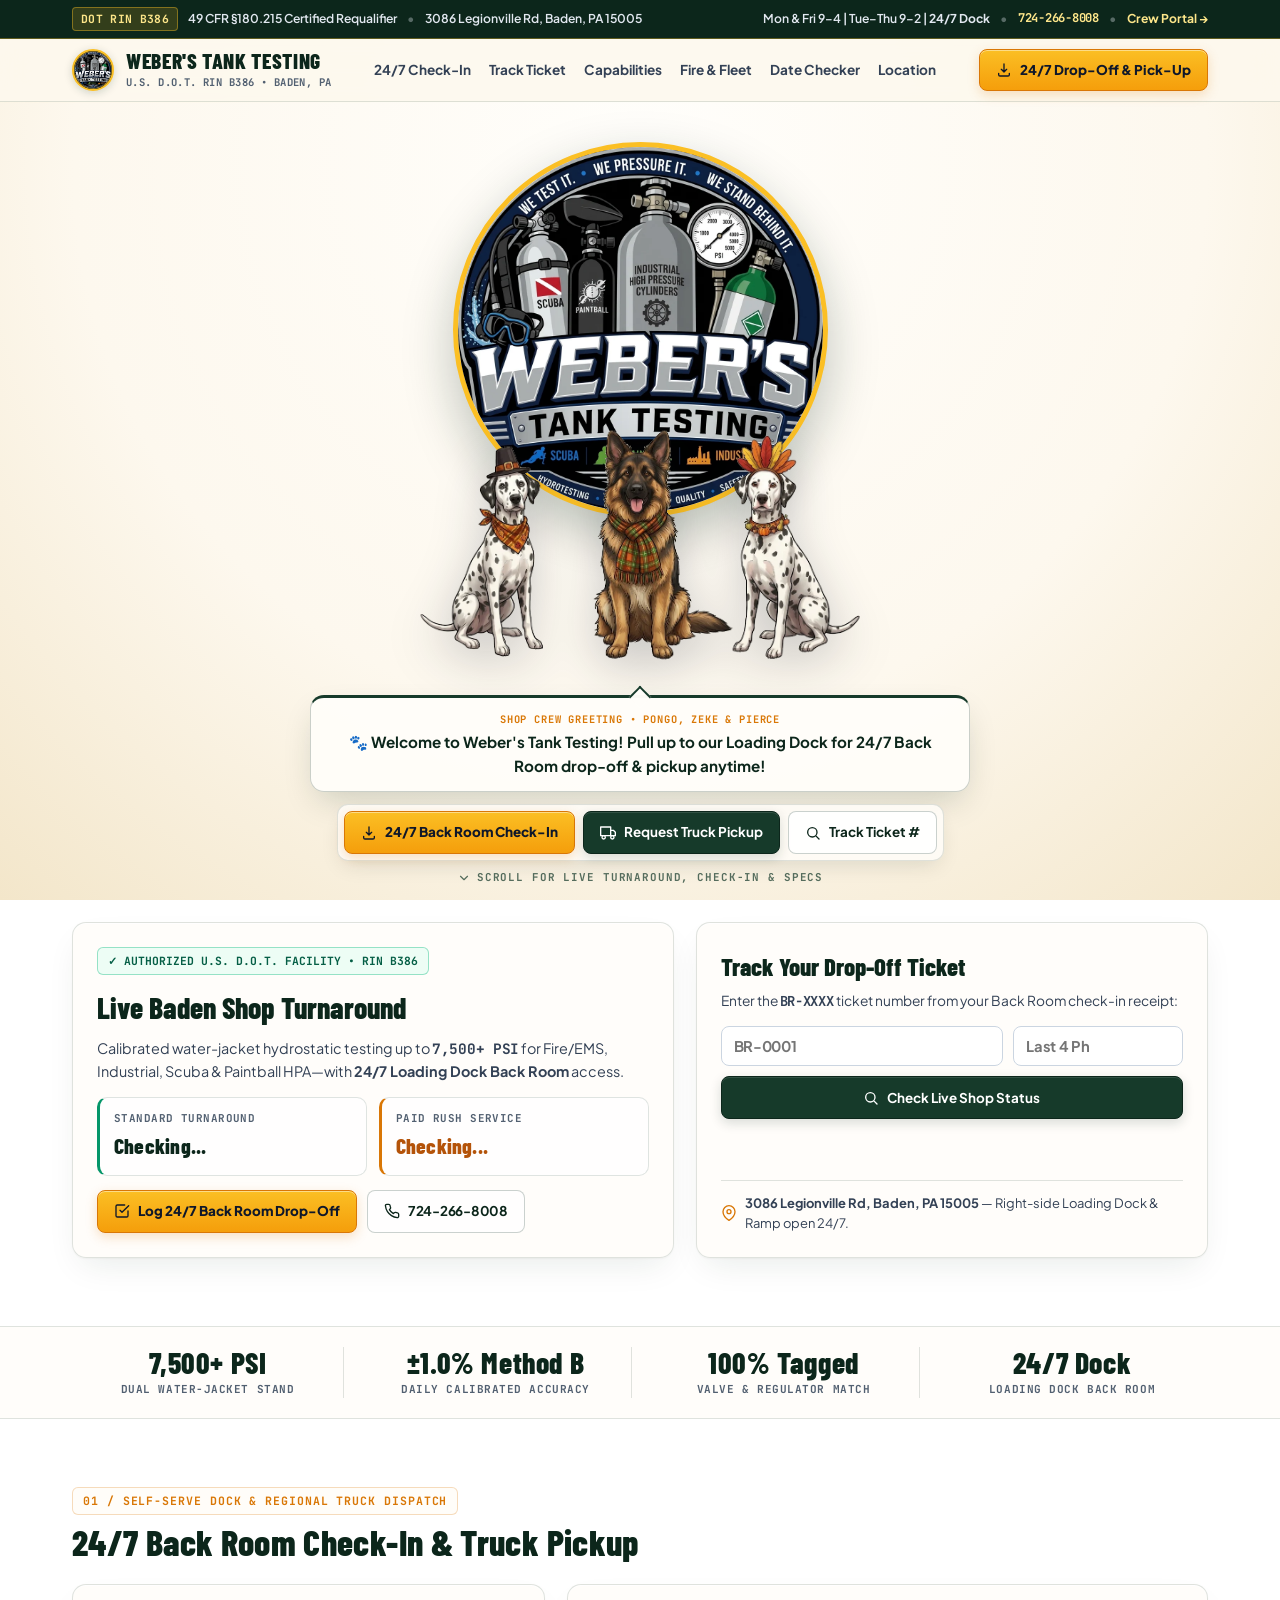
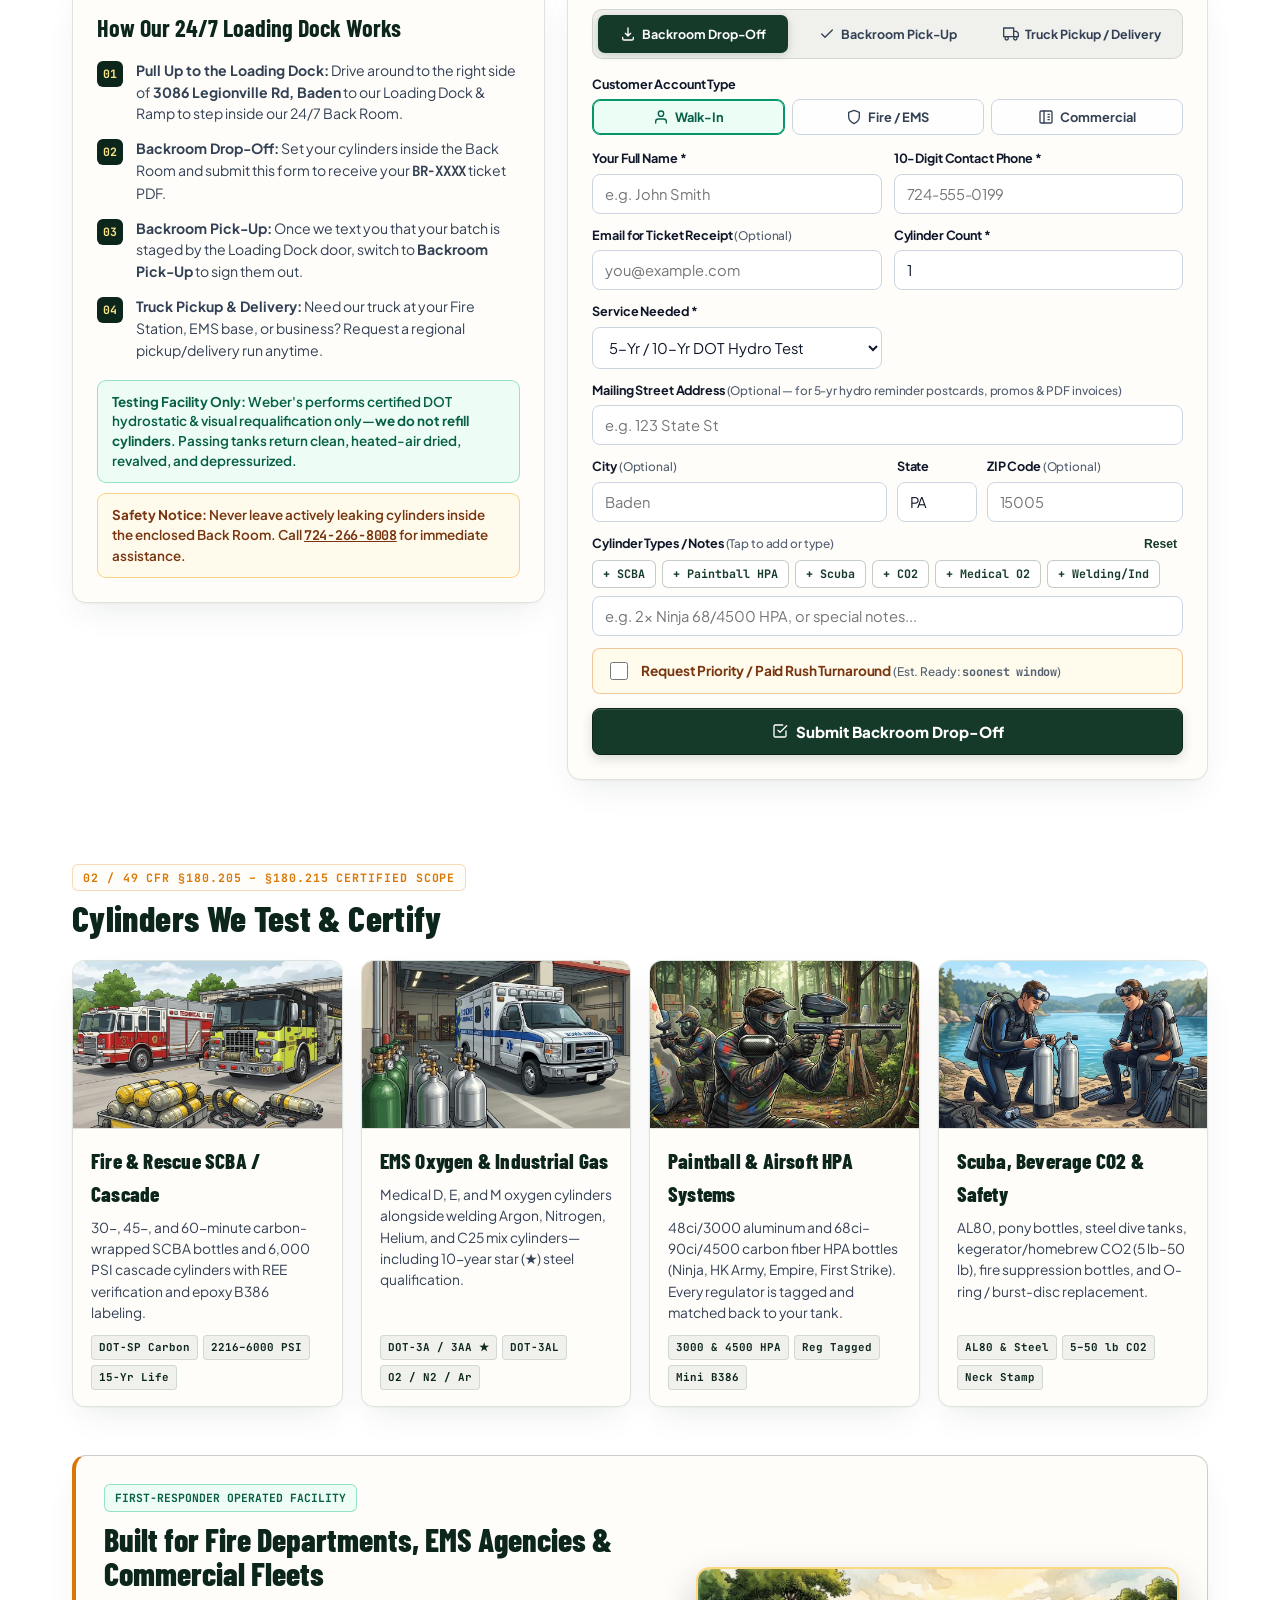
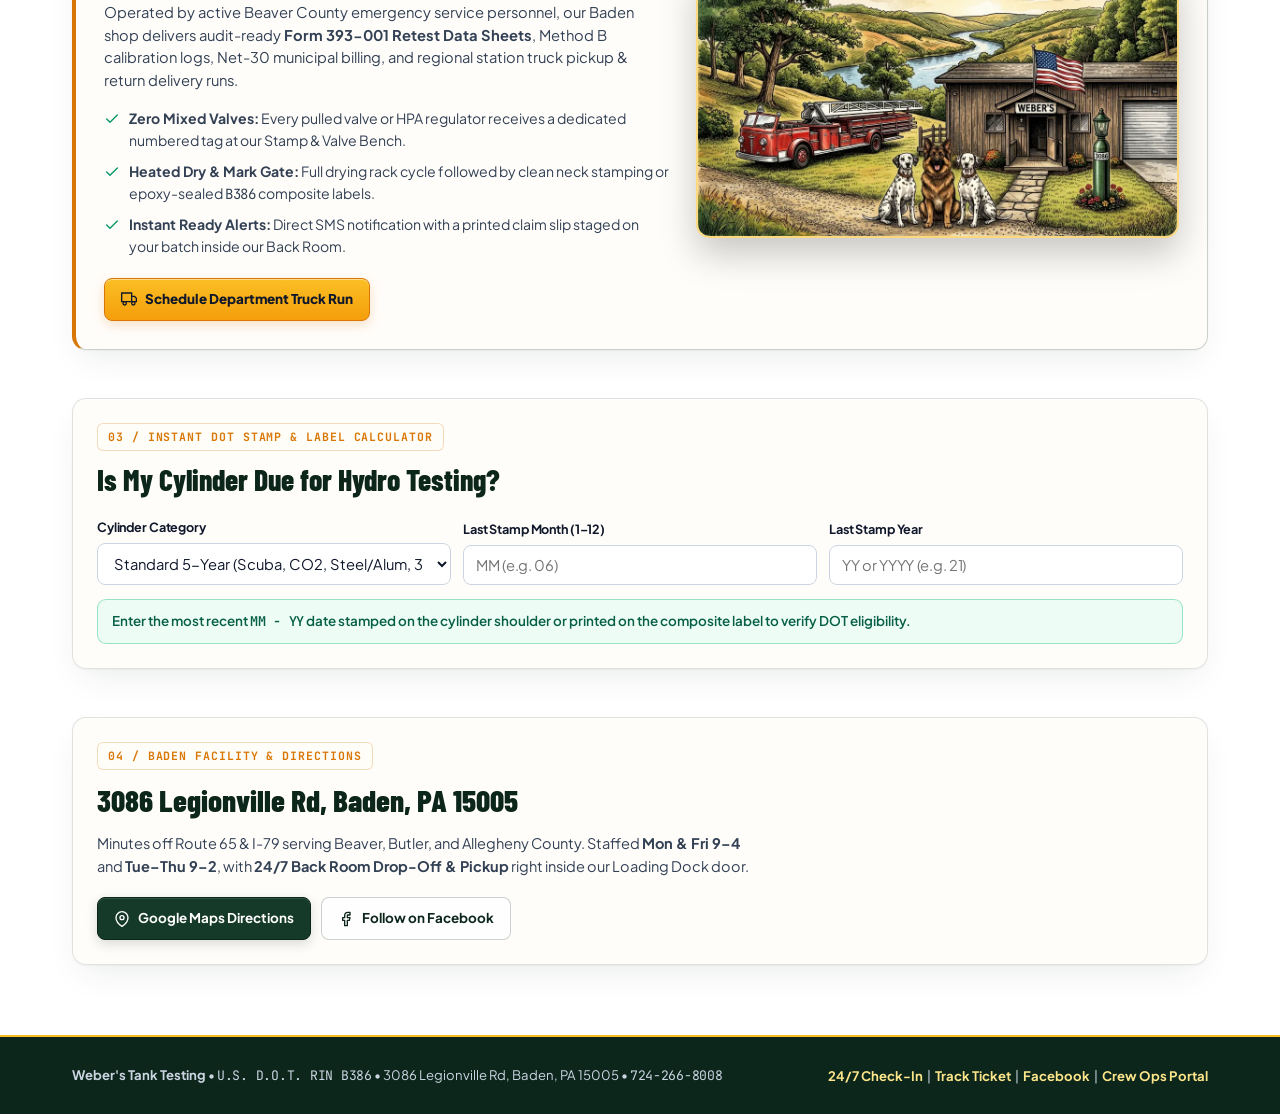
==== static/landing.html @ 5aba5ca5 "v12.1: Restore original circular logo with dogs in front & fix ops-app.js newline bug" ====
<!DOCTYPE html>
<html lang="en">
<head>
  <meta charset="UTF-8" />
  <meta name="viewport" content="width=device-width, initial-scale=1.0, viewport-fit=cover" />
  <meta name="theme-color" content="#fdf8ee" />
  <meta name="description" content="Weber's Tank Testing (U.S. D.O.T. RIN B386) — Certified hydrostatic cylinder testing & visual requalification in Baden, PA. 24/7 Back Room drop-off via our Loading Dock for SCBA, EMS Oxygen, Industrial Gas, Scuba & Paintball HPA." />
  <link id="dynamicFavicon" rel="icon" href="/pwa-icon.png?size=64&mode=any" type="image/png" />
  <link rel="apple-touch-icon" href="/apple-touch-icon.png" />
  <link rel="preconnect" href="https://fonts.googleapis.com" />
  <link rel="preconnect" href="https://fonts.gstatic.com" crossorigin />
  <link href="https://fonts.googleapis.com/css2?family=Barlow+Condensed:wght@600;700;800&family=JetBrains+Mono:wght@500;700&family=Plus+Jakarta+Sans:wght@500;600;700;800&display=swap" rel="stylesheet" />
    <meta property="og:title" content="Weber's Tank Testing | U.S. D.O.T. RIN B386 — Baden, PA" />
  <meta property="og:description" content="Certified hydrostatic cylinder testing up to 7,500+ PSI & 24/7 Loading Dock Back Room drop-off in Baden, PA." />
  <meta property="og:image" content="https://weberstanktesting.com/static/images/logo-crest.jpg?v=12.1" />
  <meta property="og:type" content="website" />
  <script type="application/ld+json">
  {
    "@context": "https://schema.org",
    "@type": "LocalBusiness",
    "name": "Weber's Tank Testing",
    "telephone": "+1-724-266-8008",
    "url": "https://weberstanktesting.com",
    "image": "https://weberstanktesting.com/static/images/logo-crest.jpg",
    "address": {
      "@type": "PostalAddress",
      "streetAddress": "3086 Legionville Rd",
      "addressLocality": "Baden",
      "addressRegion": "PA",
      "postalCode": "15005",
      "addressCountry": "US"
    }
  }
  </script>
  <title>Weber's Tank Testing | U.S. D.O.T. RIN B386 — Baden, PA</title>
  <style>
    :root {
      --cream: #fdf8ee;
      --cream-deep: #f3e6ca;
      --forest: #0c261b;
      --green: #163a2a;
      --green-mid: #1f513b;
      --emerald: #059669;
      --gold: #d97706;
      --gold-lt: #f59e0b;
      --gold-bright: #fbbf24;
      --slate: #0f172a;
      --ink-soft: #334155;
      --muted: #526071;
      --glass: rgba(255, 253, 248, 0.72);
      --glass-strong: rgba(255, 253, 249, 0.80);
      --border: rgba(15, 46, 32, 0.13);
      --border-strong: rgba(15, 46, 32, 0.22);
      --shadow-card: 0 1px 2px rgba(15, 46, 32, 0.04), 0 14px 34px -10px rgba(15, 46, 32, 0.10);
      --font-display: 'Barlow Condensed', system-ui, sans-serif;
      --font-sans: 'Plus Jakarta Sans', system-ui, -apple-system, sans-serif;
      --font-mono: 'JetBrains Mono', ui-monospace, monospace;
    }

    * { box-sizing: border-box; scroll-behavior: smooth; }
    [hidden] { display: none !important; }

    body {
      margin: 0;
      font-family: var(--font-sans);
      background: radial-gradient(circle at 50% 18%, #fffefb 0%, var(--cream) 58%, var(--cream-deep) 100%);
      background-attachment: fixed;
      color: var(--slate);
      line-height: 1.55;
      overflow-x: hidden;
      -webkit-font-smoothing: antialiased;
    }

    .mono { font-family: var(--font-mono); letter-spacing: -0.02em; }
    .ico { width: 16px; height: 16px; stroke: currentColor; stroke-width: 2; fill: none; stroke-linecap: round; stroke-linejoin: round; flex-shrink: 0; }
    .wrap { max-width: 1180px; margin: 0 auto; padding: 0 22px; }

    /* =====================================================================
       CONSOLIDATED TOP COMPLIANCE BAR + ARCHITECTURAL STICKY HEADER
       ===================================================================== */
    .top-chrome { position: relative; z-index: 62; }
    .util-bar {
      background: var(--forest);
      color: #e2e8f0;
      font-size: 0.76rem;
      font-weight: 600;
      padding: 7px 0;
      border-bottom: 1px solid rgba(251, 191, 36, 0.35);
    }
    .util-inner { display: flex; justify-content: space-between; align-items: center; flex-wrap: wrap; gap: 10px; }
    .util-left, .util-right { display: flex; align-items: center; gap: 10px; flex-wrap: wrap; }
    .util-rin {
      font-family: var(--font-mono); font-size: 0.71rem; font-weight: 700;
      background: rgba(251, 191, 36, 0.16); color: #fde68a; border: 1px solid rgba(251, 191, 36, 0.4);
      padding: 2px 8px; border-radius: 4px; letter-spacing: 0.03em;
    }
    .util-holiday-chip {
      font-family: var(--font-mono); font-size: 0.71rem; font-weight: 700;
      background: linear-gradient(90deg, rgba(180, 83, 9, 0.45), rgba(153, 27, 27, 0.45));
      color: #fef3c7; border: 1px solid rgba(251, 191, 36, 0.5);
      padding: 2px 9px; border-radius: 999px;
    }
    .util-bar a { color: #fde68a; text-decoration: none; font-weight: 700; transition: opacity 0.15s; }
    .util-bar a:hover { opacity: 0.85; text-decoration: underline; }
    .sep-dot { opacity: 0.35; }

    .site-nav {
      position: sticky; top: 0; z-index: 60;
      background: rgba(253, 248, 238, 0.86);
      backdrop-filter: blur(16px) saturate(140%);
      -webkit-backdrop-filter: blur(16px) saturate(140%);
      border-bottom: 1px solid var(--border);
      padding: 10px 0;
      transition: box-shadow 0.2s ease, background 0.2s ease;
    }
    .site-nav.scrolled {
      background: rgba(253, 248, 238, 0.94);
      box-shadow: 0 8px 24px -12px rgba(12, 38, 27, 0.16);
    }
    .nav-inner { display: flex; justify-content: space-between; align-items: center; gap: 16px; }
    .brand { display: flex; align-items: center; gap: 12px; text-decoration: none; color: var(--forest); flex-shrink: 0; }
    .brand img {
      width: 42px; height: 42px; border-radius: 50%;
      border: 2px solid var(--gold-bright); object-fit: cover; background: #0b2219;
      box-shadow: 0 2px 8px rgba(12, 38, 27, 0.18);
    }
    .brand-title {
      display: block; font-family: var(--font-display); font-size: 1.34rem;
      font-weight: 800; letter-spacing: 0.03em; line-height: 1; color: var(--forest); text-transform: uppercase;
    }
    .brand-sub {
      display: block; font-family: var(--font-mono); font-size: 0.66rem;
      font-weight: 700; color: var(--muted); letter-spacing: 0.04em; margin-top: 2px;
    }

    .nav-links { display: flex; align-items: center; gap: 18px; white-space: nowrap; flex-shrink: 0; }
    .nav-links a { white-space: nowrap; }
    .nav-links a {
      color: var(--ink-soft); text-decoration: none; font-size: 0.85rem; font-weight: 700;
      padding: 4px 0; position: relative; transition: color 0.15s;
    }
    .nav-links a::after {
      content: ''; position: absolute; left: 0; right: 0; bottom: -2px; height: 2px;
      background: var(--gold); transform: scaleX(0); transform-origin: center; transition: transform 0.18s ease;
    }
    .nav-links a:hover { color: var(--forest); }
    .nav-links a:hover::after { transform: scaleX(1); }
    @media (max-width: 1120px) { .nav-links { display: none; } }

    /* Tactile Industrial Buttons */
    .btn {
      display: inline-flex; align-items: center; justify-content: center; gap: 8px;
      padding: 10px 16px; border-radius: 8px; font-family: var(--font-sans);
      font-size: 0.84rem; font-weight: 700; text-decoration: none; cursor: pointer;
      transition: transform 0.12s ease, box-shadow 0.15s ease, background 0.15s ease;
      white-space: nowrap; border: 1px solid transparent;
    }
    .btn:active { transform: translateY(1px); }
    .btn-gold {
      background: linear-gradient(180deg, #fbbf24 0%, #f59e0b 100%);
      color: #0f172a !important; border-color: #d97706; font-weight: 800;
      box-shadow: inset 0 1px 0 rgba(255, 255, 255, 0.45), 0 4px 12px rgba(217, 119, 6, 0.22);
    }
    .btn-gold:hover { background: linear-gradient(180deg, #fcd34d 0%, #f59e0b 100%); box-shadow: 0 6px 16px rgba(217, 119, 6, 0.30); }
    .btn-forest {
      background: var(--green); color: #ffffff !important; border-color: var(--forest);
      box-shadow: inset 0 1px 0 rgba(255, 255, 255, 0.12), 0 4px 12px rgba(12, 38, 27, 0.16);
    }
    .btn-forest:hover { background: var(--forest); }
    .btn-outline {
      background: rgba(255, 255, 255, 0.85); color: var(--forest) !important;
      border-color: var(--border-strong);
    }
    .btn-outline:hover { background: #ffffff; border-color: var(--forest); }


    /* =====================================================================
       SCROLLING FOREGROUND LAYER & SPEECH CALLOUT
       ===================================================================== */
    .scroll-foreground { position: relative; z-index: 5; background: transparent; }

    .hero-opening-spacer {
      min-height: calc(100svh - 94px);
      display: flex; flex-direction: column; justify-content: flex-end; align-items: center;
      padding: 0 16px clamp(14px, 2.5vh, 26px);
      pointer-events: none;
    }
    .greeting-fade-wrap {
      pointer-events: auto; text-align: center; max-width: 660px; width: 100%;
      will-change: opacity, transform;
    }
    .dog-speech-bubble {
      position: relative;
      background: rgba(255, 253, 249, 0.96);
      border: 1.5px solid var(--border-strong);
      border-top: 3px solid var(--green);
      border-radius: 14px;
      padding: 13px 20px 14px;
      margin: 0 auto 12px;
      font-size: clamp(0.86rem, 1.3vw, 0.95rem);
      font-weight: 700;
      color: var(--forest);
      box-shadow: 0 14px 34px -8px rgba(12, 38, 27, 0.20);
    }
    .dog-speech-bubble::before {
      content: ''; position: absolute; top: -9px; left: 50%;
      width: 14px; height: 14px; background: rgba(255, 253, 249, 0.98);
      border-top: 2px solid var(--green); border-left: 2px solid var(--green);
      transform: translateX(-50%) rotate(45deg);
    }
    .speech-eyebrow {
      display: block; font-family: var(--font-mono); font-size: 0.65rem; font-weight: 700;
      text-transform: uppercase; letter-spacing: 0.08em; color: var(--gold); margin-bottom: 3px;
    }

    .hero-quick-bar {
      display: inline-flex; flex-wrap: wrap; justify-content: center; align-items: center; gap: 8px;
      background: rgba(255, 253, 248, 0.86);
      backdrop-filter: blur(10px); -webkit-backdrop-filter: blur(10px);
      padding: 6px; border-radius: 11px; border: 1px solid var(--border);
      box-shadow: 0 8px 22px -6px rgba(12, 38, 27, 0.14);
    }
    .scroll-hint {
      margin-top: 8px; font-family: var(--font-mono); font-size: 0.68rem; font-weight: 700;
      color: var(--green); letter-spacing: 0.08em; text-transform: uppercase; opacity: 0.72;
      display: flex; align-items: center; justify-content: center; gap: 6px;
    }

    /* =====================================================================
       ARCHITECTURAL FROSTED GLASS CARDS & EDITORIAL SECTION HEADERS
       ===================================================================== */
    .glass-card {
      background: var(--glass-strong);
      backdrop-filter: blur(12px) saturate(135%);
      -webkit-backdrop-filter: blur(12px) saturate(135%);
      border: 1px solid var(--border);
      box-shadow: inset 0 1px 0 rgba(255, 255, 255, 0.88), var(--shadow-card);
      border-radius: 14px;
      padding: 24px;
    }

    .sec { padding: 42px 0; background: transparent; }
    .sec-hdr { margin-bottom: 22px; }
    .sec-eyebrow {
      display: inline-flex; align-items: center; gap: 8px;
      font-family: var(--font-mono); font-size: 0.72rem; font-weight: 700;
      text-transform: uppercase; letter-spacing: 0.08em; color: var(--gold);
      background: rgba(255, 253, 248, 0.82); padding: 4px 10px; border-radius: 6px;
      border: 1px solid rgba(217, 119, 6, 0.25);
    }
    .sec-hdr h2 {
      margin: 8px 0 0; font-family: var(--font-display); font-size: clamp(1.85rem, 3vw, 2.25rem);
      font-weight: 800; letter-spacing: 0.01em; color: var(--forest); line-height: 1.08;
      text-shadow: 0 1px 0 rgba(255, 255, 255, 0.8);
    }

    .badge-rin {
      display: inline-flex; align-items: center; gap: 6px;
      font-family: var(--font-mono); font-size: 0.71rem; font-weight: 700;
      background: rgba(236, 253, 245, 0.92); border: 1px solid rgba(16, 185, 129, 0.4);
      color: #065f46; padding: 4px 10px; border-radius: 6px; text-transform: uppercase;
    }

    .top-action-grid { display: grid; grid-template-columns: 1.08fr 0.92fr; gap: 22px; align-items: stretch; }
    @media (max-width: 880px) { .top-action-grid { grid-template-columns: 1fr; } }

    .sla-tile {
      padding: 12px 14px; border-radius: 10px; border: 1px solid var(--border);
      background: rgba(255, 255, 255, 0.78);
    }
    .sla-tile.std { border-left: 3px solid var(--emerald); }
    .sla-tile.rush { border-left: 3px solid var(--gold); }
    .sla-tile small {
      display: block; font-family: var(--font-mono); font-size: 0.68rem; font-weight: 700;
      text-transform: uppercase; letter-spacing: 0.04em; color: var(--muted); margin-bottom: 3px;
    }
    .sla-tile strong { font-family: var(--font-display); font-size: 1.35rem; font-weight: 800; color: var(--forest); letter-spacing: 0.01em; }

    .step-dots { display: grid; grid-template-columns: repeat(5, 1fr); gap: 6px; margin-top: 10px; }
    .step-dot { height: 6px; border-radius: 999px; background: rgba(148, 163, 184, 0.35); }
    .step-dot.done { background: var(--emerald); }

    /* KPI Telemetry Strip */
    .kpi-band {
      margin: 26px 0;
      background: var(--glass);
      backdrop-filter: blur(12px); -webkit-backdrop-filter: blur(12px);
      border-top: 1px solid var(--border); border-bottom: 1px solid var(--border);
      padding: 20px 0;
    }
    .kpi-grid { display: grid; grid-template-columns: repeat(4, 1fr); gap: 16px; }
    .kpi-item { text-align: center; border-right: 1px solid var(--border); padding: 0 10px; }
    .kpi-item:last-child { border-right: none; }
    @media (max-width: 720px) {
      .kpi-grid { grid-template-columns: repeat(2, 1fr); gap: 18px; }
      .kpi-item:nth-child(2) { border-right: none; }
    }
    .kpi-item strong {
      display: block; font-family: var(--font-display); font-size: 1.85rem;
      font-weight: 800; color: var(--forest); line-height: 1.05; letter-spacing: 0.02em;
    }
    .kpi-item span {
      display: block; font-family: var(--font-mono); font-size: 0.69rem; font-weight: 700;
      color: var(--muted); text-transform: uppercase; letter-spacing: 0.05em; margin-top: 3px;
    }

    /* Portal Steps & Clean Segmented Switcher */
    .portal-grid { display: grid; grid-template-columns: 0.85fr 1.15fr; gap: 22px; align-items: start; }
    @media (max-width: 880px) { .portal-grid { grid-template-columns: 1fr; } }

    .step-list { list-style: none; padding: 0; margin: 14px 0 18px; display: flex; flex-direction: column; gap: 13px; }
    .step-list li { display: grid; grid-template-columns: 28px 1fr; gap: 11px; align-items: start; font-size: 0.88rem; color: var(--ink-soft); }
    .step-num {
      width: 26px; height: 26px; border-radius: 6px; background: var(--forest); color: #fde68a;
      font-family: var(--font-mono); font-size: 0.72rem; font-weight: 700;
      display: flex; align-items: center; justify-content: center; margin-top: 1px;
    }

    .seg-track {
      display: grid; grid-template-columns: repeat(3, 1fr); gap: 5px;
      background: rgba(15, 46, 32, 0.06); padding: 5px; border-radius: 10px;
      border: 1px solid var(--border); margin-bottom: 16px;
    }
    @media (max-width: 540px) { .seg-track { grid-template-columns: 1fr; } }
    .mode-tab {
      display: flex; align-items: center; justify-content: center; gap: 6px;
      padding: 10px 8px; border-radius: 7px; border: 1px solid transparent;
      background: transparent; font-family: var(--font-sans); font-weight: 700;
      font-size: 0.78rem; color: var(--ink-soft); cursor: pointer; transition: all 0.15s;
    }
    .mode-tab:hover { color: var(--forest); background: rgba(255, 255, 255, 0.55); }
    .mode-tab.active-drop { background: var(--green); color: #ffffff; box-shadow: 0 2px 8px rgba(12, 38, 27, 0.18); }
    .mode-tab.active-pick { background: #0369a1; color: #ffffff; box-shadow: 0 2px 8px rgba(3, 105, 161, 0.22); }
    .mode-tab.active-truck { background: #b45309; color: #ffffff; box-shadow: 0 2px 8px rgba(180, 83, 9, 0.22); }

    .acct-pills { display: grid; grid-template-columns: repeat(3, 1fr); gap: 7px; margin-bottom: 14px; }
    @media (max-width: 500px) { .acct-pills { grid-template-columns: 1fr; } }
    .acct-pill {
      display: flex; align-items: center; justify-content: center; gap: 6px;
      padding: 9px 8px; border-radius: 8px; border: 1px solid #cbd5e1;
      background: rgba(255, 255, 255, 0.88); font-family: var(--font-sans);
      font-weight: 700; font-size: 0.8rem; cursor: pointer; color: var(--ink-soft); transition: all 0.14s;
    }
    .acct-pill:hover { border-color: var(--green-mid); color: var(--forest); }
    .acct-pill.active { background: #ecfdf5; border-color: var(--emerald); color: #065f46; box-shadow: inset 0 0 0 1px var(--emerald); }

    /* Calm Sentence-Case Form Typography */
    label {
      display: block; font-size: 0.79rem; font-weight: 700;
      color: var(--slate); margin-bottom: 5px; letter-spacing: -0.01em;
    }
    label .opt { font-weight: 500; color: var(--muted); font-size: 0.74rem; }
    input:not([type="checkbox"]), select, textarea {
      width: 100%; padding: 10px 12px; border: 1px solid #cbd5e1; border-radius: 8px;
      font-family: var(--font-sans); font-size: 0.92rem; color: var(--slate);
      background: rgba(255, 255, 255, 0.94); transition: border-color 0.15s, box-shadow 0.15s;
    }
    input:not([type="checkbox"]):focus, select:focus, textarea:focus {
      outline: none; border-color: var(--green-mid); box-shadow: 0 0 0 3px rgba(31, 81, 59, 0.14); background: #ffffff;
    }
    .form-grid { display: grid; grid-template-columns: 1fr 1fr; gap: 12px; }
    @media (max-width: 560px) { .form-grid { grid-template-columns: 1fr; } }

    .chip-row { display: flex; gap: 6px; flex-wrap: wrap; margin: 6px 0 8px; }
    .quick-chip {
      background: rgba(255, 255, 255, 0.9); color: var(--green); border: 1px solid rgba(22, 58, 42, 0.25);
      border-radius: 6px; padding: 5px 10px; font-family: var(--font-mono); font-size: 0.73rem;
      font-weight: 700; cursor: pointer; transition: all 0.12s;
    }
    .quick-chip:hover { background: #ecfdf5; border-color: var(--emerald); color: #065f46; }

    .rush-toggle-box {
      grid-column: 1 / -1; background: rgba(255, 251, 235, 0.9);
      border: 1px solid rgba(217, 119, 6, 0.38); padding: 10px 13px; border-radius: 8px;
    }
    .btn-submit {
      width: 100%; background: var(--green); color: #ffffff; border: 1px solid var(--forest);
      padding: 13px 16px; border-radius: 8px; font-family: var(--font-sans); font-size: 0.94rem;
      font-weight: 800; cursor: pointer; margin-top: 14px; display: inline-flex;
      align-items: center; justify-content: center; gap: 8px;
      box-shadow: inset 0 1px 0 rgba(255,255,255,0.14), 0 4px 12px rgba(12, 38, 27, 0.16);
      transition: background 0.15s;
    }
    .btn-submit:hover { background: var(--forest); }

    .alert-box { padding: 11px 14px; border-radius: 9px; font-weight: 600; font-size: 0.84rem; margin-top: 10px; line-height: 1.48; }
    .alert-ok { background: rgba(236, 253, 245, 0.92); border: 1px solid rgba(16, 185, 129, 0.4); color: #065f46; }
    .alert-warn { background: rgba(255, 251, 235, 0.92); border: 1px solid rgba(245, 158, 11, 0.45); color: #78350f; }
    .alert-bad { background: rgba(254, 242, 242, 0.94); border: 1px solid rgba(239, 68, 68, 0.45); color: #991b1b; }

    /* Capability Cards & Fleet Split */
    .cap-grid { display: grid; grid-template-columns: repeat(auto-fit, minmax(255px, 1fr)); gap: 18px; }
    .cap-card {
      background: var(--glass);
      backdrop-filter: blur(12px); -webkit-backdrop-filter: blur(12px);
      border: 1px solid var(--border); border-radius: 13px; overflow: hidden;
      box-shadow: inset 0 1px 0 rgba(255,255,255,0.85), var(--shadow-card);
      display: flex; flex-direction: column; transition: transform 0.18s ease, box-shadow 0.18s ease;
    }
    .cap-card:hover { transform: translateY(-3px); box-shadow: 0 18px 36px -12px rgba(12, 38, 27, 0.16); }
    .cap-img-wrap { height: 168px; overflow: hidden; border-bottom: 1px solid var(--border); }
    .cap-card img { width: 100%; height: 100%; object-fit: cover; transition: transform 0.35s ease; }
    .cap-card:hover img { transform: scale(1.04); }
    .cap-body { padding: 16px 18px; flex: 1; display: flex; flex-direction: column; justify-content: space-between; }
    .cap-body h3 { margin: 0 0 6px; font-family: var(--font-display); font-size: 1.32rem; font-weight: 800; color: var(--forest); letter-spacing: 0.01em; }
    .spec-tags { display: flex; gap: 5px; flex-wrap: wrap; margin-top: 12px; }
    .spec-tag {
      font-family: var(--font-mono); font-size: 0.68rem; font-weight: 700; padding: 3px 7px;
      border-radius: 4px; background: rgba(15, 46, 32, 0.06); color: var(--forest); border: 1px solid var(--border);
    }

    .fleet-banner {
      background: var(--glass-strong);
      backdrop-filter: blur(12px); -webkit-backdrop-filter: blur(12px);
      border: 1px solid var(--border-strong); border-left: 4px solid var(--gold);
      border-radius: 14px; padding: 28px;
      display: grid; grid-template-columns: 1.08fr 0.92fr; gap: 26px; align-items: center;
      box-shadow: var(--shadow-card);
    }
    @media (max-width: 860px) { .fleet-banner { grid-template-columns: 1fr; padding: 20px; } }
    .check-list { list-style: none; padding: 0; margin: 0 0 20px; display: flex; flex-direction: column; gap: 9px; font-size: 0.88rem; color: var(--ink-soft); }
    .check-list li { display: flex; align-items: flex-start; gap: 9px; }
    .check-list svg { color: var(--emerald); margin-top: 3px; }
    .fleet-imgs { display: grid; grid-template-columns: 1fr 1fr; gap: 12px; }
    .fleet-imgs img { width: 100%; height: 192px; object-fit: cover; border-radius: 10px; border: 1px solid var(--border-strong); }

    footer {
      background: var(--forest); color: #cbd5e1; padding: 28px 0; font-size: 0.82rem;
      border-top: 2px solid var(--gold-bright); position: relative; z-index: 6; margin-top: 28px;
    }
    footer a { color: #fde68a; text-decoration: none; font-weight: 700; }
    footer a:hover { text-decoration: underline; }
  
    /* =====================================================================
       v10.0 UNIVERSAL RESPONSIVE SYSTEM (PHONES, IPADS, LAPTOPS & DESKTOPS)
       ===================================================================== */
    html, body {
      max-width: 100%;
      overflow-x: clip;
    }
    .cta-short { display: none; }
    .sla-grid { display: grid; grid-template-columns: 1fr 1fr; gap: 12px; }
    .track-inputs-grid { display: grid; grid-template-columns: 1.25fr 0.75fr; gap: 10px; margin-bottom: 10px; }
    .city-state-zip-grid { grid-column: 1 / -1; display: grid; grid-template-columns: 1.5fr 80px 1fr; gap: 10px; }
    .top-action-grid > *, .portal-grid > *, .form-grid > *, .cap-grid > *, .fleet-banner > * { min-width: 0; }


    /* Tablets & Compact Laptops (<= 1024px) */
    @media (max-width: 1024px) {
      .wrap { padding: 0 16px; }
      .glass-card { padding: 20px; }
      .sec { padding: 32px 0; }
    }

    /* Phones & Phablets — iPhone SE/14/16, Pixel, Samsung Galaxy (<= 680px) */
    @media (max-width: 680px) {
      /* Prevent iOS Safari violent zoom on input tap */
      input:not([type="checkbox"]), select, textarea {
        font-size: 16px !important;
      }

      /* Crisp 1-Row Top Compliance Bar on Mobile (Kills 5-Line Wrapped Wall) */
      .util-bar { padding: 5px 0; font-size: 0.72rem; }
      .util-inner { justify-content: space-between; flex-wrap: nowrap; gap: 6px; }
      .util-left span:not(.util-rin),
      .util-right span:not(#pubHolidayBanner) { display: none; }
      #pubHolidayBanner {
        font-size: 0.65rem; padding: 1px 7px; max-width: 44vw;
        overflow: hidden; text-overflow: ellipsis; white-space: nowrap;
      }

      /* Non-Overflowing Sticky Glass Header on Narrow Phones */
      .site-nav { padding: 8px 0; }
      .nav-inner { gap: 8px; }
      .brand { gap: 8px; min-width: 0; }
      .brand img { width: 34px; height: 34px; }
      .brand-title { font-size: 1.08rem; }
      .brand-sub { font-size: 0.58rem; }
      .cta-full { display: none; }
      .cta-short { display: inline; }
      .site-nav .btn-gold { padding: 8px 11px; font-size: 0.76rem; }

      .hero-opening-spacer {
        min-height: calc(100dvh - 82px) !important;
        padding: 0 12px 14px !important;
      }
      .dog-speech-bubble {
        padding: 10px 13px 11px;
        font-size: 0.81rem;
        line-height: 1.4;
        margin-bottom: 8px;
      }
      .hero-quick-bar {
        display: grid;
        grid-template-columns: 1fr 1fr;
        width: 100%;
        gap: 6px;
        padding: 6px;
        border-radius: 12px;
      }
      .hero-quick-bar a:first-child {
        grid-column: 1 / -1;
      }
      .hero-quick-bar .btn {
        width: 100%;
        padding: 9px 10px;
        font-size: 0.79rem;
      }
      .scroll-hint { margin-top: 5px; font-size: 0.62rem; }

      /* Mobile Cards, Forms & Grids */
      .glass-card { padding: 16px 15px; border-radius: 12px; }
      .sla-grid { grid-template-columns: 1fr; gap: 8px; }
      .city-state-zip-grid { grid-template-columns: 1fr 1fr; gap: 10px; }
      .city-state-zip-grid > div:first-child { grid-column: 1 / -1; }
      .fleet-imgs { grid-template-columns: 1fr; }
      .fleet-imgs img { height: 165px; }
      .kpi-item strong { font-size: 1.45rem; }
      footer .wrap { flex-direction: column; text-align: center; }
    }

    @media (max-width: 390px) {
      .brand-sub { display: none; }
      .track-inputs-grid { grid-template-columns: 1fr; }
    }
    /* =====================================================================
       v12.1 CLASSIC HERO STAGE: CIRCULAR LOGO + WREATH + DOGS OUT IN FRONT
       ===================================================================== */
    .brand img {
      width: 42px; height: 42px; border-radius: 50%;
      border: 2px solid var(--gold-bright); object-fit: cover; background: #0b2219;
      box-shadow: 0 2px 8px rgba(12, 38, 27, 0.18);
    }
    @media (max-width: 680px) {
      .util-right a[href^="tel:"] { display: inline-flex !important; font-size: 0.73rem; }
    }
    .fixed-brand-stage {
      position: fixed;
      left: 0; right: 0; top: 0;
      height: 100dvh;
      z-index: 1;
      pointer-events: none;
      display: flex;
      flex-direction: column;
      align-items: center;
      justify-content: flex-start;
      overflow: hidden;
      will-change: opacity, transform;
      transform-origin: center 46%;
    }
    .crest-arch-wrap {
      position: relative;
      width: var(--crest-d, 330px);
      height: var(--crest-d, 330px);
      margin-top: var(--crest-top, 152px);
      flex-shrink: 0;
      display: flex;
      align-items: center;
      justify-content: center;
    }
    .stage-holiday-arch-img {
      position: absolute;
      inset: -18%;
      width: 136%;
      height: 136%;
      object-fit: contain;
      z-index: 0;
      pointer-events: none;
      filter: drop-shadow(0 8px 18px rgba(44, 24, 16, 0.16));
    }
    .stage-crest-logo {
      width: 100%;
      height: 100%;
      border-radius: 50%;
      border: 5px solid var(--gold-bright);
      object-fit: cover;
      background: #0b2219;
      box-shadow: 0 20px 50px rgba(12, 38, 27, 0.26);
      position: relative;
      z-index: 1;
    }
    .stage-dogs-cutout {
      width: min(var(--dogs-w, 560px), 90vw);
      max-height: var(--dogs-h, 235px);
      height: auto;
      object-fit: contain;
      margin-top: var(--dogs-overlap, -68px);
      position: relative;
      z-index: 2;
      filter: drop-shadow(0 14px 24px rgba(15, 23, 42, 0.22));
      flex-shrink: 0;
    }
    .fleet-showcase-single {
      border-radius: 14px; overflow: hidden;
      border: 2px solid rgba(251, 191, 36, 0.55);
      box-shadow: 0 16px 36px rgba(0, 0, 0, 0.22);
      background: #fdf8ee;
    }
    .fleet-showcase-single img {
      display: block; width: 100%; height: auto; max-height: 360px; object-fit: cover;
    }

  </style>
</head>
<body>
  <!-- CONSOLIDATED DOT COMPLIANCE + HOLIDAY BAR -->
  <div class="top-chrome" id="topChrome">
    <div class="util-bar">
      <div class="wrap util-inner">
        <div class="util-left">
          <span class="util-rin">DOT RIN B386</span>
          <span>49 CFR §180.215 Certified Requalifier</span>
          <span class="sep-dot">•</span>
          <span>3086 Legionville Rd, Baden, PA 15005</span>
        </div>
        <div class="util-right">
          <span id="pubHolidayBanner" class="util-holiday-chip" hidden></span>
          <span>Mon &amp; Fri 9–4 | Tue–Thu 9–2 | <strong>24/7 Dock</strong></span>
          <span class="sep-dot">•</span>
          <a href="tel:7242668008" class="mono">724-266-8008</a>
          <span class="sep-dot">•</span>
          <a href="https://ops.weberstanktesting.com/ops">Crew Portal →</a>
        </div>
      </div>
    </div>
  </div>

  <!-- STICKY ARCHITECTURAL GLASS HEADER -->
  <header class="site-nav" id="stickySiteNav">
    <div class="wrap nav-inner">
      <a href="#" class="brand">
        <img src="/static/images/logo-crest.png?v=12.1" alt="Weber's Tank Testing RIN B386" onerror="this.src='/icon.svg'" />
        <div>
          <span class="brand-title">Weber's Tank Testing</span>
          <span class="brand-sub">U.S. D.O.T. RIN B386 • BADEN, PA</span>
        </div>
      </a>
      <nav class="nav-links">
        <a href="#dropoff">24/7 Check-In</a>
        <a href="#tracker">Track Ticket</a>
        <a href="#capabilities">Capabilities</a>
        <a href="#departments">Fire &amp; Fleet</a>
        <a href="#checker">Date Checker</a>
        <a href="#facility">Location</a>
      </nav>
      <a href="#dropoff" class="btn btn-gold">
        <svg class="ico" viewBox="0 0 24 24"><path d="M12 3v12m0 0l-4-4m4 4l4-4M4 17v2a2 2 0 002 2h12a2 2 0 002-2v-2"/></svg>
        <span class="cta-full">24/7 Drop-Off &amp; Pick-Up</span><span class="cta-short">24/7 Check-In</span>
      </a>
    </div>
  </header>

  <!-- FIXED CENTERPIECE STAGE: Original Circular Logo + Wreath + Shop Dogs Out in Front -->
  <div class="fixed-brand-stage" id="fixedBrandStage" aria-hidden="true">
    <div class="crest-arch-wrap" id="heroCrestWrap">
      <img id="heroHolidayArchImg" class="stage-holiday-arch-img" alt="" hidden />
      <img src="/static/images/logo-crest.jpg?v=12.1" alt="Weber's Tank Testing Crest" class="stage-crest-logo" onerror="this.src='/icon.svg'" />
    </div>
    <img id="heroDogsImg" src="/static/images/dogs-thanksgiving.png?v=12.1" alt="Pongo, Zeke & Pierce" class="stage-dogs-cutout" onerror="this.onerror=null;this.src='/static/images/dogs-classic.png?v=12.1';" />
  </div>

  <!-- SCROLLING FOREGROUND LAYER -->
  <div class="scroll-foreground">
    <section class="hero-opening-spacer">
      <div class="greeting-fade-wrap" id="greetingFadeBox">
        <div class="dog-speech-bubble">
          <span class="speech-eyebrow">Shop Crew Greeting • Pongo, Zeke &amp; Pierce</span>
          <span id="heroDogsBubble">🐾 Welcome to Weber's Tank Testing! Pull up to our Loading Dock for 24/7 Back Room drop-off &amp; pickup anytime!</span>
        </div>
        <div class="hero-quick-bar">
          <a href="#dropoff" onclick="setCheckinMode('DROPOFF')" class="btn btn-gold">
            <svg class="ico" viewBox="0 0 24 24"><path d="M12 3v12m0 0l-4-4m4 4l4-4M4 17v2a2 2 0 002 2h12a2 2 0 002-2v-2"/></svg>
            <span>24/7 Back Room Check-In</span>
          </a>
          <a href="#dropoff" onclick="setCheckinMode('TRUCK_REQUEST')" class="btn btn-forest">
            <svg class="ico" viewBox="0 0 24 24"><path d="M1 3h15v13H1zM16 8h4l3 3v5h-7V8z"/><circle cx="5.5" cy="18.5" r="2.5"/><circle cx="18.5" cy="18.5" r="2.5"/></svg>
            <span>Request Truck Pickup</span>
          </a>
          <a href="#tracker" class="btn btn-outline">
            <svg class="ico" viewBox="0 0 24 24"><circle cx="11" cy="11" r="7"/><path d="M21 21l-4.35-4.35"/></svg>
            <span>Track Ticket #</span>
          </a>
        </div>
        <div class="scroll-hint">
          <svg class="ico" style="width:14px;height:14px;" viewBox="0 0 24 24"><path d="M6 9l6 6 6-6"/></svg>
          <span>Scroll for Live Turnaround, Check-In &amp; Specs</span>
        </div>
      </div>
    </section>

    <!-- LIVE TURNAROUND & TICKET TRACKER -->
    <section class="sec" id="tracker" style="padding-top:14px;">
      <div class="wrap top-action-grid">
        <div class="glass-card" style="display:flex;flex-direction:column;justify-content:space-between;gap:14px;">
          <div>
            <div style="display:flex;gap:8px;flex-wrap:wrap;margin-bottom:10px;">
              <span class="badge-rin">✓ Authorized U.S. D.O.T. Facility • RIN B386</span>
              <span class="badge-rin" id="heroHolidayPill" style="background:#fffbeb;border-color:#f59e0b;color:#92400e;" hidden></span>
            </div>
            <h2 style="margin:0 0 6px;font-family:var(--font-display);font-size:1.85rem;font-weight:800;color:var(--forest);">Live Baden Shop Turnaround</h2>
            <p style="margin:0;font-size:0.9rem;color:var(--ink-soft);">
              Calibrated water-jacket hydrostatic testing up to <strong class="mono">7,500+ PSI</strong> for Fire/EMS, Industrial, Scuba &amp; Paintball HPA—with <strong>24/7 Loading Dock Back Room</strong> access.
            </p>
          </div>

          <div class="sla-grid">
            <div class="sla-tile std">
              <small>Standard Turnaround</small>
              <strong id="slaStdTxt">Checking...</strong>
            </div>
            <div class="sla-tile rush">
              <small>Paid Rush Service</small>
              <strong id="slaRushTxt" style="color:#b45309;">Checking...</strong>
            </div>
          </div>

          <div style="display:flex;gap:10px;flex-wrap:wrap;">
            <a href="#dropoff" class="btn btn-gold">
              <svg class="ico" viewBox="0 0 24 24"><path d="M9 11l3 3L22 4"/><path d="M21 12v7a2 2 0 01-2 2H5a2 2 0 01-2-2V5a2 2 0 012-2h11"/></svg>
              <span>Log 24/7 Back Room Drop-Off</span>
            </a>
            <a href="tel:7242668008" class="btn btn-outline mono">
              <svg class="ico" viewBox="0 0 24 24"><path d="M22 16.92v3a2 2 0 01-2.18 2 19.79 19.79 0 01-8.63-3.07 19.5 19.5 0 01-6-6 19.79 19.79 0 01-3.07-8.67A2 2 0 014.11 2h3a2 2 0 012 1.72c.127.96.361 1.903.7 2.81a2 2 0 01-.45 2.11L8.09 9.91a16 16 0 006 6l1.27-1.27a2 2 0 012.11-.45c.907.339 1.85.573 2.81.7A2 2 0 0122 16.92z"/></svg>
              <span>724-266-8008</span>
            </a>
          </div>
        </div>

        <div class="glass-card" style="display:flex;flex-direction:column;justify-content:space-between;">
          <div>
            <h3 style="margin:0 0 4px;font-family:var(--font-display);font-size:1.55rem;font-weight:800;color:var(--forest);">Track Your Drop-Off Ticket</h3>
            <p style="margin:0 0 14px;font-size:0.86rem;color:var(--ink-soft);">
              Enter the <strong class="mono">BR-XXXX</strong> ticket number from your Back Room check-in receipt:
            </p>
            <div class="track-inputs-grid">
              <input id="trkTicket" class="mono" placeholder="BR-0001" onkeydown="if(event.key==='Enter')lookupTicket()" style="font-weight:700;text-transform:uppercase;" />
              <input id="trkLast4" class="mono" maxlength="4" inputmode="numeric" placeholder="Last 4 Ph" onkeydown="if(event.key==='Enter')lookupTicket()" style="font-weight:700;" />
            </div>
            <button type="button" class="btn btn-forest" style="width:100%;padding:12px;" onclick="lookupTicket()">
              <svg class="ico" viewBox="0 0 24 24"><circle cx="11" cy="11" r="7"/><path d="M21 21l-4.35-4.35"/></svg>
              <span>Check Live Shop Status</span>
            </button>
            <div id="trkResult" style="margin-top:12px;" hidden></div>
          </div>

          <div style="margin-top:16px;padding-top:12px;border-top:1px solid var(--border);font-size:0.81rem;color:var(--ink-soft);display:flex;align-items:center;gap:8px;">
            <svg class="ico" style="color:var(--gold);" viewBox="0 0 24 24"><path d="M21 10c0 7-9 13-9 13s-9-6-9-13a9 9 0 0118 0z"/><circle cx="12" cy="10" r="3"/></svg>
            <span><strong>3086 Legionville Rd, Baden, PA 15005</strong> — Right-side Loading Dock &amp; Ramp open 24/7.</span>
          </div>
        </div>
      </div>
    </section>

    <!-- TELEMETRY KPI STRIP -->
    <section class="kpi-band">
      <div class="wrap kpi-grid">
        <div class="kpi-item"><strong>7,500+ PSI</strong><span>Dual Water-Jacket Stand</span></div>
        <div class="kpi-item"><strong>±1.0% Method B</strong><span>Daily Calibrated Accuracy</span></div>
        <div class="kpi-item"><strong>100% Tagged</strong><span>Valve &amp; Regulator Match</span></div>
        <div class="kpi-item"><strong>24/7 Dock</strong><span>Loading Dock Back Room</span></div>
      </div>
    </section>

    <!-- 24/7 BACK ROOM CHECK-IN & TRUCK DISPATCH PORTAL -->
    <section class="sec" id="dropoff">
      <div class="wrap">
        <div class="sec-hdr">
          <span class="sec-eyebrow">01 / Self-Serve Dock &amp; Regional Truck Dispatch</span>
          <h2>24/7 Back Room Check-In &amp; Truck Pickup</h2>
        </div>

        <div class="portal-grid">
          <div class="glass-card">
            <h3 style="margin:0;font-family:var(--font-display);font-size:1.5rem;color:var(--forest);">How Our 24/7 Loading Dock Works</h3>
            <ol class="step-list">
              <li>
                <span class="step-num">01</span>
                <div><strong>Pull Up to the Loading Dock:</strong> Drive around to the right side of <strong>3086 Legionville Rd, Baden</strong> to our Loading Dock &amp; Ramp to step inside our 24/7 Back Room.</div>
              </li>
              <li>
                <span class="step-num">02</span>
                <div><strong>Backroom Drop-Off:</strong> Set your cylinders inside the Back Room and submit this form to receive your <strong class="mono">BR-XXXX</strong> ticket PDF.</div>
              </li>
              <li>
                <span class="step-num">03</span>
                <div><strong>Backroom Pick-Up:</strong> Once we text you that your batch is staged by the Loading Dock door, switch to <strong>Backroom Pick-Up</strong> to sign them out.</div>
              </li>
              <li>
                <span class="step-num">04</span>
                <div><strong>Truck Pickup &amp; Delivery:</strong> Need our truck at your Fire Station, EMS base, or business? Request a regional pickup/delivery run anytime.</div>
              </li>
            </ol>

            <div class="alert-box alert-ok">
              <strong>Testing Facility Only:</strong> Weber's performs certified DOT hydrostatic &amp; visual requalification only—<strong>we do not refill cylinders</strong>. Passing tanks return clean, heated-air dried, revalved, and depressurized.
            </div>
            <div class="alert-box alert-warn">
              <strong>Safety Notice:</strong> Never leave actively leaking cylinders inside the enclosed Back Room. Call <a href="tel:7242668008" class="mono" style="color:#78350f;font-weight:700;">724-266-8008</a> for immediate assistance.
            </div>
          </div>

          <div class="glass-card" id="checkinCardTop">
            <div id="checkinModeTabs" class="seg-track">
              <button type="button" class="mode-tab active-drop" id="tabDrop" onclick="setCheckinMode('DROPOFF')">
                <svg class="ico" viewBox="0 0 24 24"><path d="M12 3v12m0 0l-4-4m4 4l4-4M4 17v2a2 2 0 002 2h12a2 2 0 002-2v-2"/></svg>
                <span>Backroom Drop-Off</span>
              </button>
              <button type="button" class="mode-tab" id="tabPick" onclick="setCheckinMode('PICKUP_NOTICE')">
                <svg class="ico" viewBox="0 0 24 24"><path d="M20 6L9 17l-5-5"/></svg>
                <span>Backroom Pick-Up</span>
              </button>
              <button type="button" class="mode-tab" id="tabTruck" onclick="setCheckinMode('TRUCK_REQUEST')">
                <svg class="ico" viewBox="0 0 24 24"><path d="M1 3h15v13H1zM16 8h4l3 3v5h-7V8z"/><circle cx="5.5" cy="18.5" r="2.5"/><circle cx="18.5" cy="18.5" r="2.5"/></svg>
                <span>Truck Pickup / Delivery</span>
              </button>
            </div>
            <input type="text" id="hpField" style="display:none;" tabindex="-1" autocomplete="off" />

            <!-- FORM 1: DROP-OFF -->
            <div id="formDropoff">
              <label>Customer Account Type</label>
              <div class="acct-pills" id="pubAcctBar">
                <button type="button" class="acct-pill active" data-acct="WALK_IN" onclick="setPubAcct('WALK_IN')">
                  <svg class="ico" viewBox="0 0 24 24"><path d="M20 21v-2a4 4 0 00-4-4H8a4 4 0 00-4 4v2"/><circle cx="12" cy="7" r="4"/></svg>
                  <span>Walk-In</span>
                </button>
                <button type="button" class="acct-pill" data-acct="FIRE_EMS" onclick="setPubAcct('FIRE_EMS')">
                  <svg class="ico" viewBox="0 0 24 24"><path d="M12 22s8-4 8-10V5l-8-3-8 3v7c0 6 8 10 8 10z"/></svg>
                  <span>Fire / EMS</span>
                </button>
                <button type="button" class="acct-pill" data-acct="COMMERCIAL" onclick="setPubAcct('COMMERCIAL')">
                  <svg class="ico" viewBox="0 0 24 24"><rect x="3" y="3" width="18" height="18" rx="2"/><path d="M9 3v18M15 8h2M15 12h2M15 16h2"/></svg>
                  <span>Commercial</span>
                </button>
              </div>

              <div class="form-grid">
                <div><label id="lblDropName">Your Full Name *</label><input id="dropName" placeholder="e.g. John Smith" /></div>
                <div id="dropContactWrap" hidden><label>Dropped Off By (Your Name) *</label><input id="dropContact" placeholder="e.g. Capt. Mike Miller" /></div>
                <div><label>10-Digit Contact Phone *</label><input id="dropPhone" class="mono" type="tel" placeholder="724-555-0199" oninput="formatPubPhone(this)" /></div>
                <div><label>Email for Ticket Receipt <span class="opt">(Optional)</span></label><input id="dropEmail" type="email" placeholder="you@example.com" /></div>
                <div><label>Cylinder Count *</label><input type="number" id="dropCount" class="mono" min="1" max="250" value="1" oninput="refreshPublicSla(this.value)" /></div>
                <div>
                  <label>Service Needed *</label>
                  <select id="dropServiceMode">
                    <option value="Hydro + Visual">5-Yr / 10-Yr DOT Hydro Test</option>
                    <option value="Visual Inspection Only">Annual Visual Inspection Only</option>
                  </select>
                </div>
                <div id="dropPoWrap" hidden><label>Station # or PO # <span class="opt">(Optional)</span></label><input id="dropPo" placeholder="e.g. Station 47 / PO #204" /></div>

                <div style="grid-column:1/-1;">
                  <label id="lblDropStreet">Mailing Street Address <span class="opt">(Optional — for 5-yr hydro reminder postcards, promos &amp; PDF invoices)</span></label>
                  <input id="dropStreet" placeholder="e.g. 123 State St" autocomplete="street-address" />
                </div>
                <div class="city-state-zip-grid">
                  <div><label id="lblDropCity">City <span class="opt">(Optional)</span></label><input id="dropCity" placeholder="Baden" autocomplete="address-level2" /></div>
                  <div><label>State</label><input id="dropState" class="mono" value="PA" maxlength="2" autocomplete="address-level1" /></div>
                  <div><label id="lblDropZip">ZIP Code <span class="opt">(Optional)</span></label><input id="dropZip" class="mono" inputmode="numeric" maxlength="10" placeholder="15005" autocomplete="postal-code" /></div>
                </div>

                <div style="grid-column:1/-1;">
                  <div style="display:flex;justify-content:space-between;align-items:center;">
                    <label style="margin:0;">Cylinder Types / Notes <span class="opt">(Tap to add or type)</span></label>
                    <button type="button" onclick="resetPubTankChips()" style="border:none;background:none;color:var(--green);font-weight:700;font-size:0.76rem;cursor:pointer;">Reset</button>
                  </div>
                  <div class="chip-row">
                    <button type="button" class="quick-chip" onclick="addPubTankChip('SCBA')">+ SCBA</button>
                    <button type="button" class="quick-chip" onclick="addPubTankChip('Paintball HPA')">+ Paintball HPA</button>
                    <button type="button" class="quick-chip" onclick="addPubTankChip('Scuba')">+ Scuba</button>
                    <button type="button" class="quick-chip" onclick="addPubTankChip('CO2')">+ CO2</button>
                    <button type="button" class="quick-chip" onclick="addPubTankChip('Medical O2')">+ Medical O2</button>
                    <button type="button" class="quick-chip" onclick="addPubTankChip('Welding/Ind')">+ Welding/Ind</button>
                  </div>
                  <input id="dropSummary" placeholder="e.g. 2x Ninja 68/4500 HPA, or special notes..." />
                </div>

                <div class="rush-toggle-box">
                  <label style="display:flex;align-items:center;gap:10px;margin:0;font-size:0.85rem;color:#78350f;cursor:pointer;">
                    <input type="checkbox" id="dropRush" style="width:18px;height:18px;accent-color:#d97706;" />
                    <span><strong>Request Priority / Paid Rush Turnaround</strong> <span class="opt">(Est. Ready: <strong id="formRushSla" class="mono">soonest window</strong>)</span></span>
                  </label>
                </div>
              </div>

              <button type="button" class="btn-submit" id="btnSubmitDrop" onclick="submitDropoffForm()">
                <svg class="ico" viewBox="0 0 24 24"><path d="M9 11l3 3L22 4"/><path d="M21 12v7a2 2 0 01-2 2H5a2 2 0 01-2-2V5a2 2 0 012-2h11"/></svg>
                <span>Submit Backroom Drop-Off</span>
              </button>
            </div>

            <!-- FORM 2: PICK-UP -->
            <div id="formPickup" hidden>
              <p style="margin:0 0 14px;font-size:0.87rem;color:var(--ink-soft);">
                Picking up finished cylinders from our <strong>Back Room (Loading Dock Door)</strong>? Sign them out below:
              </p>
              <div class="form-grid">
                <div><label>Customer / Dept Name on Batch *</label><input id="pickCustName" placeholder="e.g. Baden VFD or John Smith" /></div>
                <div><label>Picked Up By (Your Full Name) *</label><input id="pickPersonName" placeholder="Who is taking the cylinders today" /></div>
                <div><label>Contact Phone <span class="opt">(Optional)</span></label><input id="pickPhone" class="mono" type="tel" placeholder="724-555-0199" oninput="formatPubPhone(this)" /></div>
                <div><label>Cylinders Picked Up *</label><input type="number" id="pickCount" class="mono" min="1" max="250" value="1" /></div>
                <div style="grid-column:1/-1;"><label>Ticket # from Text or Claim Slip <span class="opt">(Optional)</span></label><input id="pickTicket" class="mono" placeholder="BR-0004" /></div>
              </div>
              <button type="button" class="btn-submit" id="btnSubmitPick" style="background:#0369a1;border-color:#075985;" onclick="submitPickupForm()">
                <svg class="ico" viewBox="0 0 24 24"><path d="M20 6L9 17l-5-5"/></svg>
                <span>Confirm Backroom Pick-Up</span>
              </button>
            </div>

            <!-- FORM 3: TRUCK PICKUP & DELIVERY -->
            <div id="formTruck" hidden>
              <div class="alert-box alert-warn" style="margin:0 0 14px;">
                Request Weber's truck to pick up and/or return cylinders at your Fire Station, EMS base, or commercial facility:
              </div>
              <div class="form-grid">
                <div style="grid-column:1/-1;">
                  <label>How Should Pickup &amp; Return Work? *</label>
                  <select id="trkMode">
                    <option value="ROAD_ROUNDTRIP">We Pick Up &amp; Deliver Back (Full Round-Trip)</option>
                    <option value="ROAD_PICKUP">We Pick Up Only — You'll Pick Up at Our Baden Shop</option>
                    <option value="ROAD_DELIVERY">Deliver Back Only — Your Tanks Are Already at Our Shop</option>
                  </select>
                </div>
                <div><label>Fire Dept / Business Name *</label><input id="trkCustName" placeholder="e.g. Baden VFD Station 47" /></div>
                <div><label>Point of Contact Name *</label><input id="trkContact" placeholder="e.g. Chief Mike Miller" /></div>
                <div><label>10-Digit Contact Phone *</label><input id="trkPhone" class="mono" type="tel" placeholder="724-555-0199" oninput="formatPubPhone(this)" /></div>
                <div><label>Confirmation Email <span class="opt">(Optional)</span></label><input id="trkEmail" type="email" placeholder="chief@dept.org" /></div>
                <div style="grid-column:1/-1;"><label>Station / Facility Street Address *</label><input id="trkAddress" placeholder="e.g. 123 State St (include bay door notes)" autocomplete="street-address" /></div>
                <div class="city-state-zip-grid">
                  <div><label>City / Town *</label><input id="trkCity" placeholder="Baden" autocomplete="address-level2" /></div>
                  <div><label>State</label><input id="trkState" class="mono" value="PA" maxlength="2" autocomplete="address-level1" /></div>
                  <div><label>ZIP Code *</label><input id="trkZip" class="mono" inputmode="numeric" maxlength="10" placeholder="15005" autocomplete="postal-code" /></div>
                </div>
                <div><label>Preferred Pickup Date</label><input type="date" id="trkPrefDate" class="mono" /></div>
                <div><label>Approx. Cylinder Count *</label><input type="number" id="trkCount" class="mono" min="1" max="250" value="6" /></div>
                <div style="grid-column:1/-1;"><label>Cylinder Types / PO # / Access Notes</label><input id="trkSummary" placeholder="e.g. 12x 4500# SCBA, 4x Med O2 • Call 15 min prior" /></div>
                <div class="rush-toggle-box">
                  <label style="display:flex;align-items:center;gap:10px;margin:0;font-size:0.85rem;color:#78350f;cursor:pointer;">
                    <input type="checkbox" id="trkRush" style="width:18px;height:18px;accent-color:#d97706;" />
                    <span><strong>Priority / Paid Rush Turnaround Needed</strong></span>
                  </label>
                </div>
              </div>
              <button type="button" class="btn-submit" id="btnSubmitTruck" style="background:#b45309;border-color:#78350f;" onclick="submitTruckForm()">
                <svg class="ico" viewBox="0 0 24 24"><path d="M1 3h15v13H1zM16 8h4l3 3v5h-7V8z"/><circle cx="5.5" cy="18.5" r="2.5"/><circle cx="18.5" cy="18.5" r="2.5"/></svg>
                <span>Request Truck Pickup / Delivery</span>
              </button>
            </div>

            <div id="ciConfirm" hidden></div>
          </div>
        </div>
      </div>
    </section>

    <!-- CERTIFIED CYLINDER CAPABILITIES -->
    <section class="sec" id="capabilities">
      <div class="wrap">
        <div class="sec-hdr">
          <span class="sec-eyebrow">02 / 49 CFR §180.205 – §180.215 Certified Scope</span>
          <h2>Cylinders We Test &amp; Certify</h2>
        </div>
        <div class="cap-grid">
          <div class="cap-card">
            <div class="cap-img-wrap"><img loading="lazy" decoding="async" src="/static/images/fire-rescue.jpg" alt="Firefighter SCBA & Cascade Cylinder Testing" /></div>
            <div class="cap-body">
              <div>
                <h3>Fire &amp; Rescue SCBA / Cascade</h3>
                <p style="margin:0;font-size:0.86rem;color:var(--ink-soft);">30-, 45-, and 60-minute carbon-wrapped SCBA bottles and 6,000 PSI cascade cylinders with REE verification and epoxy B386 labeling.</p>
              </div>
              <div class="spec-tags"><span class="spec-tag">DOT-SP Carbon</span><span class="spec-tag">2216–6000 PSI</span><span class="spec-tag">15-Yr Life</span></div>
            </div>
          </div>
          <div class="cap-card">
            <div class="cap-img-wrap"><img loading="lazy" decoding="async" src="/static/images/ems-oxygen.jpg" alt="EMS Medical Oxygen & Industrial Gas Cylinders" /></div>
            <div class="cap-body">
              <div>
                <h3>EMS Oxygen &amp; Industrial Gas</h3>
                <p style="margin:0;font-size:0.86rem;color:var(--ink-soft);">Medical D, E, and M oxygen cylinders alongside welding Argon, Nitrogen, Helium, and C25 mix cylinders—including 10-year star (★) steel qualification.</p>
              </div>
              <div class="spec-tags"><span class="spec-tag">DOT-3A / 3AA ★</span><span class="spec-tag">DOT-3AL</span><span class="spec-tag">O2 / N2 / Ar</span></div>
            </div>
          </div>
          <div class="cap-card">
            <div class="cap-img-wrap"><img loading="lazy" decoding="async" src="/static/images/paintball-hpa.jpg" alt="Paintball & Airsoft HPA Carbon Fiber Tanks" /></div>
            <div class="cap-body">
              <div>
                <h3>Paintball &amp; Airsoft HPA Systems</h3>
                <p style="margin:0;font-size:0.86rem;color:var(--ink-soft);">48ci/3000 aluminum and 68ci–90ci/4500 carbon fiber HPA bottles (Ninja, HK Army, Empire, First Strike). Every regulator is tagged and matched back to your tank.</p>
              </div>
              <div class="spec-tags"><span class="spec-tag">3000 &amp; 4500 HPA</span><span class="spec-tag">Reg Tagged</span><span class="spec-tag">Mini B386</span></div>
            </div>
          </div>
          <div class="cap-card">
            <div class="cap-img-wrap"><img loading="lazy" decoding="async" src="/static/images/scuba-co2.jpg" alt="Scuba Dive Tanks & Beverage CO2 Cylinders" /></div>
            <div class="cap-body">
              <div>
                <h3>Scuba, Beverage CO2 &amp; Safety</h3>
                <p style="margin:0;font-size:0.86rem;color:var(--ink-soft);">AL80, pony bottles, steel dive tanks, kegerator/homebrew CO2 (5 lb–50 lb), fire suppression bottles, and O-ring / burst-disc replacement.</p>
              </div>
              <div class="spec-tags"><span class="spec-tag">AL80 &amp; Steel</span><span class="spec-tag">5–50 lb CO2</span><span class="spec-tag">Neck Stamp</span></div>
            </div>
          </div>
        </div>
      </div>
    </section>

    <!-- FIRE & FLEET BANNER -->
    <section class="sec" id="departments" style="padding-top:6px;">
      <div class="wrap">
        <div class="fleet-banner">
          <div>
            <span class="badge-rin" style="margin-bottom:10px;">First-Responder Operated Facility</span>
            <h2 style="margin:0 0 10px;font-family:var(--font-display);font-size:2rem;font-weight:800;color:var(--forest);line-height:1.08;">Built for Fire Departments, EMS Agencies &amp; Commercial Fleets</h2>
            <p style="margin:0 0 16px;color:var(--ink-soft);font-size:0.92rem;">
              Operated by active Beaver County emergency service personnel, our Baden shop delivers audit-ready <strong>Form 393-001 Retest Data Sheets</strong>, Method B calibration logs, Net-30 municipal billing, and regional station truck pickup &amp; return delivery runs.
            </p>
            <ul class="check-list">
              <li>
                <svg class="ico" viewBox="0 0 24 24"><path d="M20 6L9 17l-5-5"/></svg>
                <span><strong>Zero Mixed Valves:</strong> Every pulled valve or HPA regulator receives a dedicated numbered tag at our Stamp &amp; Valve Bench.</span>
              </li>
              <li>
                <svg class="ico" viewBox="0 0 24 24"><path d="M20 6L9 17l-5-5"/></svg>
                <span><strong>Heated Dry &amp; Mark Gate:</strong> Full drying rack cycle followed by clean neck stamping or epoxy-sealed <code class="mono">B386</code> composite labels.</span>
              </li>
              <li>
                <svg class="ico" viewBox="0 0 24 24"><path d="M20 6L9 17l-5-5"/></svg>
                <span><strong>Instant Ready Alerts:</strong> Direct SMS notification with a printed claim slip staged on your batch inside our Back Room.</span>
              </li>
            </ul>
            <a href="#dropoff" onclick="setCheckinMode('TRUCK_REQUEST')" class="btn btn-gold">
              <svg class="ico" viewBox="0 0 24 24"><path d="M1 3h15v13H1zM16 8h4l3 3v5h-7V8z"/><circle cx="5.5" cy="18.5" r="2.5"/><circle cx="18.5" cy="18.5" r="2.5"/></svg>
              <span>Schedule Department Truck Run</span>
            </a>
          </div>
          <div class="fleet-showcase-single">
            <img loading="lazy" decoding="async" src="/static/images/shop-yard-color.jpg?v=12.1"
                 onerror="this.onerror=null;this.src='/static/images/merch/merch-shop-scene.jpg'"
                 alt="Weber's Tank Testing 3086 Legionville Rd Shop, 1956 American LaFrance Ladder Truck & Shop Dogs" />
          </div>
        </div>
      </div>
    </section>

    <!-- DOT HYDRO DATE CALCULATOR -->
    <section class="sec" id="checker" style="padding-top:6px;">
      <div class="wrap">
        <div class="glass-card">
          <div style="margin-bottom:16px;">
            <span class="sec-eyebrow">03 / Instant DOT Stamp &amp; Label Calculator</span>
            <h2 style="margin:6px 0 0;font-family:var(--font-display);font-size:1.85rem;font-weight:800;color:var(--forest);">Is My Cylinder Due for Hydro Testing?</h2>
          </div>
          <div class="form-grid" style="grid-template-columns:repeat(auto-fit,minmax(190px,1fr));align-items:end;">
            <div>
              <label>Cylinder Category</label>
              <select id="chkType" onchange="runDotDateCheck()">
                <option value="5">Standard 5-Year (Scuba, CO2, Steel/Alum, 3000# HPA)</option>
                <option value="15">Carbon / Fiberglass Composite (5-Yr Hydro + 15-Yr Max Life)</option>
                <option value="10">10-Year Star-Stamped Steel (DOT-3A / 3AA with ★)</option>
              </select>
            </div>
            <div><label>Last Stamp Month (1–12)</label><input type="number" id="chkMonth" class="mono" min="1" max="12" placeholder="MM (e.g. 06)" oninput="runDotDateCheck()" /></div>
            <div><label>Last Stamp Year</label><input type="number" id="chkYear" class="mono" placeholder="YY or YYYY (e.g. 21)" oninput="runDotDateCheck()" /></div>
            <div id="origMfgWrap" hidden><label>Original Born Year (Composites)</label><input type="number" id="chkOrigYear" class="mono" placeholder="YYYY (e.g. 2014)" oninput="runDotDateCheck()" /></div>
          </div>
          <div id="chkOutput" class="alert-box alert-ok" style="margin-top:14px;">Enter the most recent <code class="mono">MM - YY</code> date stamped on the cylinder shoulder or printed on the composite label to verify DOT eligibility.</div>
        </div>
      </div>
    </section>

    <!-- BADEN FACILITY & DIRECTIONS -->
    <section class="sec" id="facility" style="padding-top:6px;">
      <div class="wrap">
        <div class="glass-card" style="display:flex;justify-content:space-between;align-items:center;flex-wrap:wrap;gap:20px;">
          <div style="max-width:670px;">
            <span class="sec-eyebrow">04 / Baden Facility &amp; Directions</span>
            <h2 style="margin:6px 0 8px;font-family:var(--font-display);font-size:1.95rem;font-weight:800;color:var(--forest);">3086 Legionville Rd, Baden, PA 15005</h2>
            <p style="margin:0;color:var(--ink-soft);font-size:0.91rem;">
              Minutes off Route 65 &amp; I-79 serving Beaver, Butler, and Allegheny County. Staffed <strong>Mon &amp; Fri 9–4</strong> and <strong>Tue–Thu 9–2</strong>, with <strong>24/7 Back Room Drop-Off &amp; Pickup</strong> right inside our Loading Dock door.
            </p>
          </div>
          <div style="display:flex;gap:10px;flex-wrap:wrap;">
            <a class="btn btn-forest" href="https://www.google.com/maps/search/?api=1&query=3086+Legionville+Rd+Baden+PA+15005" target="_blank" rel="noopener">
              <svg class="ico" viewBox="0 0 24 24"><path d="M21 10c0 7-9 13-9 13s-9-6-9-13a9 9 0 0118 0z"/><circle cx="12" cy="10" r="3"/></svg>
              <span>Google Maps Directions</span>
            </a>
            <a class="btn btn-outline" href="https://www.facebook.com/share/1K52tfW568/" target="_blank" rel="noopener">
              <svg class="ico" viewBox="0 0 24 24"><path d="M18 2h-3a5 5 0 00-5 5v3H7v4h3v8h4v-8h3l1-4h-4V7a1 1 0 011-1h3z"/></svg>
              <span>Follow on Facebook</span>
            </a>
          </div>
        </div>
      </div>
    </section>

    <footer>
      <div class="wrap" style="display:flex;justify-content:space-between;align-items:center;flex-wrap:wrap;gap:12px;">
        <div><strong>Weber's Tank Testing</strong> • <span class="mono">U.S. D.O.T. RIN B386</span> • 3086 Legionville Rd, Baden, PA 15005 • <span class="mono">724-266-8008</span></div>
        <div><a href="#dropoff">24/7 Check-In</a> &nbsp;|&nbsp; <a href="#tracker">Track Ticket</a> &nbsp;|&nbsp; <a href="https://www.facebook.com/share/1K52tfW568/" target="_blank" rel="noopener">Facebook</a> &nbsp;|&nbsp; <a href="https://ops.weberstanktesting.com/ops">Crew Ops Portal</a></div>
      </div>
    </footer>
  </div>

  <script>
    let PUB_ACCT = 'WALK_IN';
    let PUB_TANK_COUNTS = {};
    let LAST_TICKET_DATA = null;

    function esc(s) {
      const map = { '&': '&amp;', '<': '&lt;', '>': '&gt;', '"': '&quot;' };
      return String(s ?? '').replace(/[&<>"]/g, m => map[m]);
    }

    function updateHeroScrollEffect() {
      const y = Math.max(0, window.scrollY || window.pageYOffset || 0);
      const stage = document.getElementById('fixedBrandStage');
      const arch = document.getElementById('heroHolidayArchImg');
      const greet = document.getElementById('greetingFadeBox');
      const nav = document.getElementById('stickySiteNav');
      const topBar = document.getElementById('topChrome');

      if (nav) nav.classList.toggle('scrolled', y > 24);

      if (greet) {
        const gProg = Math.min(1, y / 180);
        greet.style.opacity = (1 - gProg).toFixed(3);
        greet.style.transform = `translate3d(0, ${(-gProg * 24).toFixed(1)}px, 0)`;
        greet.style.visibility = gProg >= 0.99 ? 'hidden' : 'visible';
      }

      if (stage) {
        const vh = window.innerHeight || 820;
        const vw = window.innerWidth || 1280;
        const isMob = vw <= 680;
        const navH = nav?.offsetHeight || 60;
        const utilH = topBar?.offsetHeight || 34;
        const hdrBottom = navH + utilH;
        const greetH = (greet?.offsetHeight || 160) + (isMob ? 18 : 26);

        // Fit Wreath + Circular Logo + Dogs Out in Front cleanly between bottom of navbar & top of speech bubble!
        const availH = Math.max(230, vh - hdrBottom - greetH);
        const hasWreath = arch && !arch.hidden;
        const totalStackRatio = (hasWreath ? 0.18 : 0.02) + 1.0 + 0.39; // top wreath + circle + dogs net height below circle
        const D = Math.round(Math.min(isMob ? 245 : 375, vw * (isMob ? 0.58 : 0.36), availH / totalStackRatio));

        const topWreathPad = Math.round(D * (hasWreath ? 0.18 : 0.02));
        const usedH = Math.round(D * totalStackRatio);
        const extraSlack = Math.max(0, availH - usedH);
        const crestTop = Math.round(hdrBottom + 10 + topWreathPad + (extraSlack * 0.42));

        stage.style.setProperty('--crest-d', `${D}px`);
        stage.style.setProperty('--crest-top', `${crestTop}px`);
        stage.style.setProperty('--dogs-w', `${Math.round(D * 1.62)}px`);
        stage.style.setProperty('--dogs-h', `${Math.round(D * 0.63)}px`);
        stage.style.setProperty('--dogs-overlap', `${-Math.round(D * 0.24)}px`);

        const sProg = Math.min(1, y / 340);
        const stageOpacity = 1 - (sProg * 0.74);
        const stageScale = 1 - (sProg * 0.06);
        const liftY = -Math.min(utilH, y) * 0.5;
        stage.style.opacity = stageOpacity.toFixed(3);
        stage.style.transform = `translate3d(0, ${liftY.toFixed(1)}px, 0) scale(${stageScale.toFixed(3)})`;
      }
    }
    window.addEventListener('resize', () => requestAnimationFrame(updateHeroScrollEffect), { passive: true });
    window.addEventListener('scroll', () => requestAnimationFrame(updateHeroScrollEffect), { passive: true });

    function formatPubPhone(el) {
      const d = el.value.replace(/\D/g, '').slice(0, 10);
      if (d.length >= 7) el.value = `${d.slice(0,3)}-${d.slice(3,6)}-${d.slice(6)}`;
      else if (d.length >= 4) el.value = `${d.slice(0,3)}-${d.slice(3)}`;
    }

    async function loadHolidayStorefrontTheme() {
      try {
        const res = await fetch('/api/public/theme');
        if (!res.ok) return;
        const t = await res.json();
        const bubble = document.getElementById('heroDogsBubble');
        const img = document.getElementById('heroDogsImg');
        const pill = document.getElementById('heroHolidayPill');
        const bar = document.getElementById('pubHolidayBanner');
        const archImg = document.getElementById('heroHolidayArchImg');

        if (bubble && t.dog_message) bubble.textContent = t.dog_message;

        if (t.active && t.enable_public) {
          if (archImg) {
            const archMap = { THANKSGIVING: 'arch-thanksgiving', HALLOWEEN: 'arch-thanksgiving', CHRISTMAS: 'arch-christmas', NEW_YEAR: 'arch-newyear' };
            const archStem = archMap[t.key] || 'arch-thanksgiving';
            const tryPng = `/static/images/${archStem}.png`;
            const tryJpg = `/static/images/${archStem}.jpg`;
            const pA = new Image();
            pA.onload = () => { archImg.src = tryPng; archImg.style.mixBlendMode = 'normal'; archImg.hidden = false; updateHeroScrollEffect(); };
            pA.onerror = () => {
              const pB = new Image();
              pB.onload = () => { archImg.src = tryJpg; archImg.style.mixBlendMode = 'multiply'; archImg.hidden = false; updateHeroScrollEffect(); };
              pB.onerror = () => { archImg.hidden = true; };
              pB.src = tryJpg;
            };
            pA.src = tryPng;
          }
          if (pill && t.countdown_label) { pill.hidden = false; pill.textContent = t.countdown_label; }
          if (bar && t.countdown_label) { bar.hidden = false; bar.textContent = t.countdown_label; }
          if (img && t.dog_image) {
            const stem = t.dog_image.replace(/\.(jpg|jpeg|png)$/i, '');
            const pngUrl = `/static/images/${stem}.png`;
            const jpgUrl = `/static/images/${t.dog_image}`;
            const probePng = new Image();
            probePng.onload = () => { img.classList.remove('photo-fallback'); img.src = pngUrl; };
            probePng.onerror = () => {
              const probeJpg = new Image();
              probeJpg.onload = () => {
                img.src = jpgUrl;
                img.classList.toggle('photo-fallback', t.dog_image === 'shop-dogs.jpg');
              };
              probeJpg.onerror = () => { img.src = '/static/images/dogs-classic.png?v=12.1'; img.classList.remove('photo-fallback'); };
              probeJpg.src = jpgUrl;
            };
            probePng.src = pngUrl;
          }
        } else if (img) {
          if (archImg) archImg.hidden = true;
          img.src = '/static/images/dogs-classic.png?v=12.1';
          img.classList.remove('photo-fallback');
        }
      } catch (_) {}
    }

    function setCheckinMode(mode) {
      const tabDrop = document.getElementById('tabDrop');
      const tabPick = document.getElementById('tabPick');
      const tabTruck = document.getElementById('tabTruck');
      document.getElementById('checkinModeTabs').hidden = false;

      tabDrop.className = 'mode-tab' + (mode === 'DROPOFF' ? ' active-drop' : '');
      tabPick.className = 'mode-tab' + (mode === 'PICKUP_NOTICE' ? ' active-pick' : '');
      tabTruck.className = 'mode-tab' + (mode === 'TRUCK_REQUEST' ? ' active-truck' : '');

      document.getElementById('formDropoff').hidden = mode !== 'DROPOFF';
      document.getElementById('formPickup').hidden = mode !== 'PICKUP_NOTICE';
      document.getElementById('formTruck').hidden = mode !== 'TRUCK_REQUEST';
      document.getElementById('ciConfirm').hidden = true;
    }

    function resetForAnotherEntry(mode) { setCheckinMode(mode || 'DROPOFF'); }

    function setPubAcct(acct) {
      PUB_ACCT = acct;
      document.querySelectorAll('#pubAcctBar .acct-pill').forEach(b => {
        b.classList.toggle('active', b.getAttribute('data-acct') === acct);
      });
      const isOrg = acct !== 'WALK_IN';
      document.getElementById('dropContactWrap').hidden = !isOrg;
      document.getElementById('dropPoWrap').hidden = !isOrg;
      const lbl = document.getElementById('lblDropName');
      const inp = document.getElementById('dropName');
      const stLbl = document.getElementById('lblDropStreet');
      const ciLbl = document.getElementById('lblDropCity');
      const zpLbl = document.getElementById('lblDropZip');
      if (stLbl && ciLbl && zpLbl) {
        if (isOrg) {
          stLbl.innerHTML = 'Department / Billing Street Address * <span class="opt">(For Net-30 invoices &amp; 5-yr recall notices)</span>';
          ciLbl.textContent = 'City *';
          zpLbl.textContent = 'ZIP Code *';
        } else {
          stLbl.innerHTML = 'Mailing Street Address <span class="opt">(Optional — for 5-yr hydro reminder postcards, promos &amp; PDF receipts)</span>';
          ciLbl.innerHTML = 'City <span class="opt">(Optional)</span>';
          zpLbl.innerHTML = 'ZIP Code <span class="opt">(Optional)</span>';
        }
      }
      if (acct === 'FIRE_EMS') { lbl.textContent = 'Fire Dept / EMS Agency *'; inp.placeholder = 'e.g. Baden VFD'; }
      else if (acct === 'COMMERCIAL') { lbl.textContent = 'Company / Fleet Name *'; inp.placeholder = 'e.g. Beaver Valley Welding'; }
      else { lbl.textContent = 'Your Full Name *'; inp.placeholder = 'e.g. John Smith'; }
    }

    function addPubTankChip(label) {
      PUB_TANK_COUNTS[label] = (PUB_TANK_COUNTS[label] || 0) + 1;
      const total = Object.values(PUB_TANK_COUNTS).reduce((a, b) => a + b, 0);
      document.getElementById('dropCount').value = total;
      document.getElementById('dropSummary').value = Object.entries(PUB_TANK_COUNTS).map(([k, v]) => `${v}x ${k}`).join(', ');
      refreshPublicSla(total);
    }

    function resetPubTankChips() {
      PUB_TANK_COUNTS = {};
      document.getElementById('dropSummary').value = '';
      document.getElementById('dropCount').value = 1;
      refreshPublicSla(1);
    }

    async function refreshPublicSla(bottles = 4) {
      try {
        const res = await fetch('/api/public/turnaround?bottles=' + Math.max(1, parseInt(bottles || '4', 10)));
        if (!res.ok) return;
        const d = await res.json();
        document.getElementById('slaStdTxt').textContent = '~' + d.standard_ready_label;
        document.getElementById('slaRushTxt').textContent = '~' + d.rush_ready_label;
        document.getElementById('formRushSla').textContent = '~' + d.rush_ready_label;
      } catch (_) {}
    }

    async function lookupTicket() {
      const t = document.getElementById('trkTicket').value.trim();
      const l4 = document.getElementById('trkLast4').value.trim();
      const box = document.getElementById('trkResult');
      if (!t) { alert('Enter your Ticket # (for example BR-0001).'); return; }
      const res = await fetch(`/api/public/track?ticket=${encodeURIComponent(t)}&phone_last4=${encodeURIComponent(l4)}`);
      const data = await res.json();
      box.hidden = false;
      if (!res.ok) {
        box.innerHTML = `<div class="alert-box alert-bad" style="margin:0;">${esc(data.detail || 'Ticket not found.')}</div>`;
        return;
      }
      localStorage.setItem('webers_last_ticket', data.ticket_no);
      if (l4) localStorage.setItem('webers_last_phone4', l4);
      let dots = '';
      for (let i = 1; i <= 5; i++) dots += `<div class="step-dot ${i <= data.step_num ? 'done' : ''}"></div>`;
      box.innerHTML = `
        <div style="background:rgba(236,253,245,0.95);border:1px solid rgba(16,185,129,0.45);padding:13px;border-radius:10px;">
          <div style="display:flex;justify-content:space-between;font-family:var(--font-mono);font-size:0.76rem;color:#065f46;font-weight:700;">
            <span>TICKET ${esc(data.ticket_no)} (${data.bottle_count} CYL)</span>
            <span>${data.estimated_ready ? 'EST: ' + esc(data.estimated_ready) : ''}</span>
          </div>
          <div style="font-size:0.95rem;font-weight:800;margin-top:4px;color:var(--forest);">${esc(data.stage_label)}</div>
          <div class="step-dots">${dots}</div>
          <div style="margin-top:9px;text-align:right;">
            <a href="/api/public/receipt/${encodeURIComponent(data.ticket_no)}.pdf?p=${encodeURIComponent(l4)}" style="color:#065f46;font-size:0.78rem;font-weight:800;text-decoration:none;">Download Ticket PDF →</a>
          </div>
        </div>`;
    }

    function copyTicketCode(code, btnEl) {
      if (navigator.clipboard) {
        navigator.clipboard.writeText(code);
        const orig = btnEl.textContent;
        btnEl.textContent = 'Copied!';
        setTimeout(() => { btnEl.textContent = orig; }, 2000);
      }
    }

    async function shareTicketReceipt() {
      if (!LAST_TICKET_DATA) return;
      const d = LAST_TICKET_DATA;
      const url = `https://weberstanktesting.com/?ticket=${encodeURIComponent(d.ticket_no)}&p=${encodeURIComponent(d.phone_last4)}#tracker`;
      const text = `Weber's Tank Testing Ticket ${d.ticket_no} (${d.bottle_count} cyl) • Est Ready: ${d.estimated_ready}. Track live: ${url}`;
      if (navigator.share) {
        try { await navigator.share({ title: `Weber's Ticket ${d.ticket_no}`, text, url }); return; } catch (_) {}
      }
      window.location.href = `sms:?body=${encodeURIComponent(text)}`;
    }

    function showDigitalTicketCard(data, meta) {
      LAST_TICKET_DATA = { ...data, ...meta };
      localStorage.setItem('webers_last_ticket', data.ticket_no);
      localStorage.setItem('webers_last_phone4', data.phone_last4 || '');
      document.getElementById('trkTicket').value = data.ticket_no;
      document.getElementById('trkLast4').value = data.phone_last4 || '';

      document.getElementById('checkinModeTabs').hidden = true;
      document.getElementById('formDropoff').hidden = true;
      document.getElementById('formPickup').hidden = true;
      document.getElementById('formTruck').hidden = true;

      const box = document.getElementById('ciConfirm');
      box.hidden = false;
      const isPick = meta.mode === 'PICKUP_NOTICE';
      const isTruck = meta.mode === 'TRUCK_REQUEST';
      const hdrTxt = isTruck
        ? 'Truck Dispatch Request Logged'
        : (isPick ? 'Backroom Pick-Up Confirmed' : 'Backroom Drop-Off Checked In — Save Ticket #');

      box.innerHTML = `
        <div style="background:linear-gradient(155deg,#0c261b 0%,#163a2a 100%);color:#fff;border-radius:12px;padding:24px;text-align:center;border:1.5px solid #f59e0b;box-shadow:0 16px 34px -8px rgba(12,38,27,0.35);">
          <div style="font-family:var(--font-mono);font-size:0.72rem;font-weight:700;letter-spacing:0.08em;color:#fde68a;text-transform:uppercase;">${hdrTxt}</div>
          <div style="font-family:var(--font-mono);font-size:2.7rem;font-weight:700;letter-spacing:0.04em;margin:6px 0;color:#ffffff;">${esc(data.ticket_no)}</div>
          <div style="font-size:0.92rem;font-weight:700;color:#a7f3d0;margin-bottom:14px;">
            ${isPick ? `Signed Out By: ${esc(meta.personName || meta.name)}` : `Estimated Ready / Return: ~${esc(data.estimated_ready)}`}
          </div>
          <div style="background:rgba(255,255,255,0.08);border:1px solid rgba(255,255,255,0.14);border-radius:8px;padding:11px 14px;text-align:left;font-size:0.84rem;line-height:1.6;margin-bottom:14px;">
            <div><strong>Customer / Dept:</strong> ${esc(meta.name)} (${meta.bottle_count} Cylinder${meta.bottle_count > 1 ? 's' : ''})</div>
            ${meta.address ? `<div><strong>Address:</strong> ${esc(meta.address)}</div>` : ''}
            <div><strong>Contact Phone:</strong> <span class="mono">${esc(meta.phone)}</span></div>
            ${data.email_queued ? `<div style="color:#fde68a;"><strong>Email Receipt:</strong> Queued to ${esc(meta.email)}</div>` : ''}
          </div>
          <div style="display:grid;grid-template-columns:1fr 1fr;gap:8px;margin-bottom:8px;">
            <a href="${esc(data.receipt_pdf_url)}" class="btn btn-gold" style="padding:11px 10px;">Save Ticket PDF</a>
            <button type="button" onclick="shareTicketReceipt()" class="btn btn-forest" style="background:#334155;border-color:#1e293b;padding:11px 10px;">Text / Save Link</button>
          </div>
          <div style="display:grid;grid-template-columns:1fr 1fr;gap:8px;">
            <button type="button" onclick="copyTicketCode('${esc(data.ticket_no)}', this)" class="btn btn-forest" style="background:rgba(255,255,255,0.12);border-color:rgba(255,255,255,0.2);padding:9px;">Copy ${esc(data.ticket_no)}</button>
            <button type="button" onclick="resetForAnotherEntry('${meta.mode}')" class="btn btn-forest" style="background:rgba(255,255,255,0.12);border-color:rgba(255,255,255,0.2);padding:9px;">+ Log Another</button>
          </div>
        </div>`;
      document.getElementById('checkinCardTop')?.scrollIntoView({ behavior: 'smooth', block: 'center' });
    }

    async function submitDropoffForm() {
      const name = document.getElementById('dropName').value.trim();
      const contact = document.getElementById('dropContact').value.trim();
      const phone = document.getElementById('dropPhone').value.trim();
      const email = document.getElementById('dropEmail').value.trim();
      const street = document.getElementById('dropStreet').value.trim();
      const city = document.getElementById('dropCity').value.trim();
      const state = (document.getElementById('dropState').value.trim() || 'PA').toUpperCase();
      const zip = document.getElementById('dropZip').value.trim();
      const summary = document.getElementById('dropSummary').value.trim();
      const cnt = Math.max(1, parseInt(document.getElementById('dropCount').value || '1', 10));

      if (!name || phone.replace(/\D/g, '').length < 10) { alert('Please enter your Name/Department and a 10-digit Phone Number.'); return; }
      if (PUB_ACCT !== 'WALK_IN' && contact.length < 2) { alert('Please enter your individual name in Dropped Off By.'); document.getElementById('dropContact').focus(); return; }
      if (PUB_ACCT !== 'WALK_IN' && (street.length < 3 || city.length < 2 || zip.length < 5)) { alert('Please enter your Department / Company Billing Street Address, City, and ZIP Code.'); document.getElementById('dropStreet').focus(); return; }

      const sumUp = summary.toUpperCase();
      const pickedSvc = document.getElementById('dropServiceMode')?.value || 'Hydro + Visual';
      const svc = (pickedSvc === 'Visual Inspection Only' || sumUp.includes('VISUAL ONLY')) ? 'Visual Inspection Only'
        : ((sumUp.includes('PAINTBALL') || sumUp.includes('HPA')) ? 'Paintball HPA Hydro' : 'Hydro + Visual');

      const btn = document.getElementById('btnSubmitDrop');
      btn.disabled = true;
      try {
        const res = await fetch('/api/public/dropoff', {
          method: 'POST', headers: { 'Content-Type': 'application/json' },
          body: JSON.stringify({
            entry_type: 'DROPOFF', account_type: PUB_ACCT, po_station: document.getElementById('dropPo').value.trim(),
            contact_person: contact, customer_name: name, customer_phone: phone, customer_email: email,
            street_address: street, city: city, state: state, zip_code: zip, bottle_count: cnt,
            service_requested: svc, tank_summary: summary, valves_attached: true, needs_air_fill: false,
            rush_requested: document.getElementById('dropRush').checked, website_hp: document.getElementById('hpField').value,
          }),
        });
        const data = await res.json();
        if (!res.ok) { alert(data.detail || 'Drop-off check-in failed.'); return; }
        ['dropName', 'dropContact', 'dropPo', 'dropStreet', 'dropCity', 'dropZip', 'dropSummary'].forEach(id => { document.getElementById(id).value = ''; });
        document.getElementById('dropRush').checked = false;
        PUB_TANK_COUNTS = {};
        document.getElementById('dropCount').value = 1;
        showDigitalTicketCard(data, { mode: 'DROPOFF', name, phone, email, address: (street || city) ? [street, city, `${state} ${zip}`.trim()].filter(Boolean).join(', ') : '', bottle_count: cnt });
      } finally { btn.disabled = false; }
    }

    async function submitPickupForm() {
      const custName = document.getElementById('pickCustName').value.trim();
      const personName = document.getElementById('pickPersonName').value.trim();
      const phone = document.getElementById('pickPhone').value.trim();
      const ticket = document.getElementById('pickTicket').value.trim();
      const cnt = Math.max(1, parseInt(document.getElementById('pickCount').value || '1', 10));

      if (!custName || !personName) { alert('Please enter the Customer/Dept Name and Your Full Name.'); return; }
      const btn = document.getElementById('btnSubmitPick');
      btn.disabled = true;
      try {
        const res = await fetch('/api/public/dropoff', {
          method: 'POST', headers: { 'Content-Type': 'application/json' },
          body: JSON.stringify({
            entry_type: 'PICKUP_NOTICE', account_type: 'WALK_IN', customer_name: custName,
            customer_phone: phone, bottle_count: cnt, picked_up_by: personName,
            pickup_ticket_ref: ticket, website_hp: document.getElementById('hpField').value,
          }),
        });
        const data = await res.json();
        if (!res.ok) { alert(data.detail || 'Pick-up sign-out failed.'); return; }
        ['pickCustName', 'pickPersonName', 'pickTicket'].forEach(id => { document.getElementById(id).value = ''; });
        document.getElementById('pickCount').value = 1;
        showDigitalTicketCard(data, { mode: 'PICKUP_NOTICE', name: custName, personName, phone, email: '', bottle_count: cnt });
      } finally { btn.disabled = false; }
    }

    async function submitTruckForm() {
      const trkMode = document.getElementById('trkMode').value;
      const name = document.getElementById('trkCustName').value.trim();
      const contact = document.getElementById('trkContact').value.trim();
      const phone = document.getElementById('trkPhone').value.trim();
      const email = document.getElementById('trkEmail').value.trim();
      const street = document.getElementById('trkAddress').value.trim();
      const city = document.getElementById('trkCity').value.trim();
      const state = (document.getElementById('trkState').value.trim() || 'PA').toUpperCase();
      const zip = document.getElementById('trkZip').value.trim();
      const address = [street, city, `${state} ${zip}`.trim()].filter(Boolean).join(', ');
      const prefDate = document.getElementById('trkPrefDate').value;
      const summary = document.getElementById('trkSummary').value.trim();
      const cnt = Math.max(1, parseInt(document.getElementById('trkCount').value || '1', 10));

      if (!name || !contact || phone.replace(/\D/g, '').length < 10 || street.length < 3 || city.length < 2) {
        alert('Please enter Dept/Business Name, Contact Name, 10-Digit Phone, Street Address, and City.'); return;
      }
      const modeLabel = trkMode === 'ROAD_ROUNDTRIP' ? 'Truck Pickup & Return Delivery'
        : (trkMode === 'ROAD_PICKUP' ? 'Truck Pickup Only' : 'Return Truck Delivery Only');
      const up = name.toUpperCase();
      const guessAcct = ['VFD', ' FD', 'FIRE', 'EMS', 'RESCUE', 'AMBULANCE'].some(k => up.includes(k)) ? 'FIRE_EMS' : 'COMMERCIAL';

      const btn = document.getElementById('btnSubmitTruck');
      btn.disabled = true;
      try {
        const res = await fetch('/api/public/dropoff', {
          method: 'POST', headers: { 'Content-Type': 'application/json' },
          body: JSON.stringify({
            entry_type: 'TRUCK_REQUEST', account_type: guessAcct, contact_person: contact,
            customer_name: name, customer_phone: phone, customer_email: email, pickup_address: address,
            street_address: street, city: city, state: state, zip_code: zip, preferred_date: prefDate,
            truck_mode: trkMode, bottle_count: cnt, service_requested: modeLabel, tank_summary: summary,
            rush_requested: document.getElementById('trkRush').checked, website_hp: document.getElementById('hpField').value,
          }),
        });
        const data = await res.json();
        if (!res.ok) { alert(data.detail || 'Truck request failed.'); return; }
        ['trkCustName', 'trkContact', 'trkAddress', 'trkCity', 'trkZip', 'trkSummary'].forEach(id => { document.getElementById(id).value = ''; });
        document.getElementById('trkRush').checked = false;
        showDigitalTicketCard(data, { mode: 'TRUCK_REQUEST', name, phone, email, address, bottle_count: cnt });
      } finally { btn.disabled = false; }
    }

    function runDotDateCheck() {
      const interval = parseInt(document.getElementById('chkType').value, 10);
      document.getElementById('origMfgWrap').hidden = (interval !== 15);
      const mo = parseInt(document.getElementById('chkMonth').value || '0', 10);
      let yr = parseInt(document.getElementById('chkYear').value || '0', 10);
      const out = document.getElementById('chkOutput');
      if (!(mo >= 1 && mo <= 12) || !yr) return;
      const now = new Date(), curY = now.getFullYear(), curM = now.getMonth() + 1;
      if (yr < 100) yr = yr <= ((curY % 100) + 1) ? 2000 + yr : 1900 + yr;

      if (interval === 15) {
        let bornY = parseInt(document.getElementById('chkOrigYear').value || String(yr), 10);
        if (bornY < 100) bornY = bornY <= ((curY % 100) + 1) ? 2000 + bornY : 1900 + bornY;
        if ((bornY + 15) < curY || ((bornY + 15) === curY && mo < curM)) {
          out.className = 'alert-box alert-bad';
          out.innerHTML = `<strong>RETIRED (15-Year Composite Limit Reached in ${String(mo).padStart(2,'0')}-${bornY + 15}):</strong> Standard DOT-SP carbon/fiberglass cylinders cannot be hydrotested past 15 years from original manufacture.`;
          return;
        }
      }
      const cycle = interval === 10 ? 10 : 5;
      const dueY = yr + cycle;
      const expired = (dueY < curY) || (dueY === curY && mo < curM);
      out.className = 'alert-box ' + (expired ? 'alert-warn' : 'alert-ok');
      out.innerHTML = expired
        ? `<strong>DUE FOR HYDRO TEST NOW:</strong> Requalification expired at the end of <strong class="mono">${String(mo).padStart(2,'0')}-${dueY}</strong>. Pull up to our Loading Dock for 24/7 Back Room drop-off.`
        : `<strong>IN-DATE &amp; VALID THROUGH <span class="mono">${String(mo).padStart(2,'0')}-${dueY}</span>:</strong> Next ${cycle}-year DOT hydro test is due by <span class="mono">${String(mo).padStart(2,'0')}-${dueY}</span>.`;
    }

    (function initStorefront() {
      document.getElementById('trkPrefDate').value = new Date().toISOString().slice(0, 10);
      updateHeroScrollEffect();
      loadHolidayStorefrontTheme();
      const params = new URLSearchParams(location.search);
      const savedT = localStorage.getItem('webers_last_ticket') || '';
      const savedP = localStorage.getItem('webers_last_phone4') || '';
      if (params.get('ticket')) {
        document.getElementById('trkTicket').value = params.get('ticket');
        if (params.get('p')) document.getElementById('trkLast4').value = params.get('p');
        setTimeout(() => {
          document.getElementById('tracker')?.scrollIntoView({ behavior: 'smooth' });
          lookupTicket();
        }, 200);
      } else if (savedT) {
        document.getElementById('trkTicket').value = savedT;
        document.getElementById('trkLast4').value = savedP;
      }
      if (params.get('mode') === 'pickup') {
        setCheckinMode('PICKUP_NOTICE');
        if (params.get('customer')) document.getElementById('pickCustName').value = params.get('customer');
        setTimeout(() => { document.getElementById('dropoff')?.scrollIntoView({ behavior: 'smooth' }); document.getElementById('pickPersonName')?.focus(); }, 150);
      } else if (params.get('mode') === 'truck') {
        setCheckinMode('TRUCK_REQUEST');
        setTimeout(() => document.getElementById('dropoff')?.scrollIntoView({ behavior: 'smooth' }), 150);
      }
    })();
    refreshPublicSla(4);
  </script>
</body>
</html>
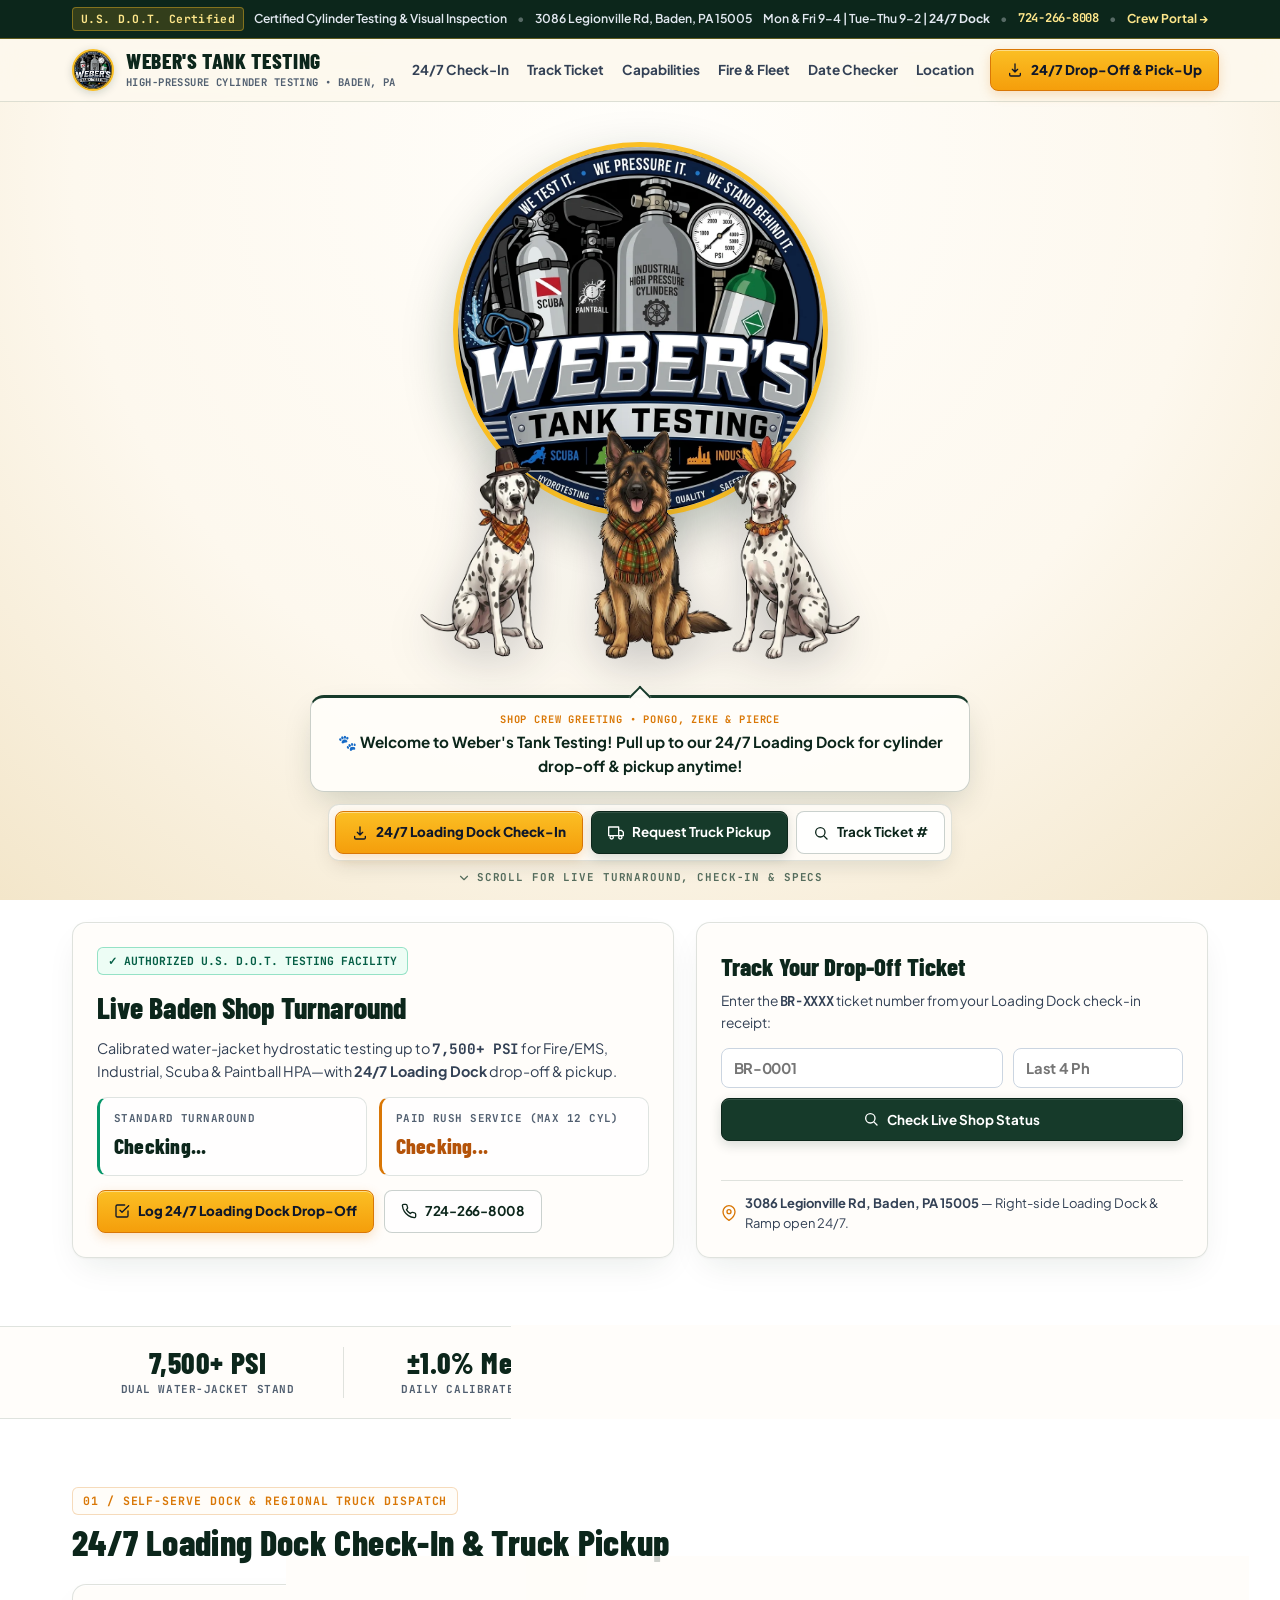
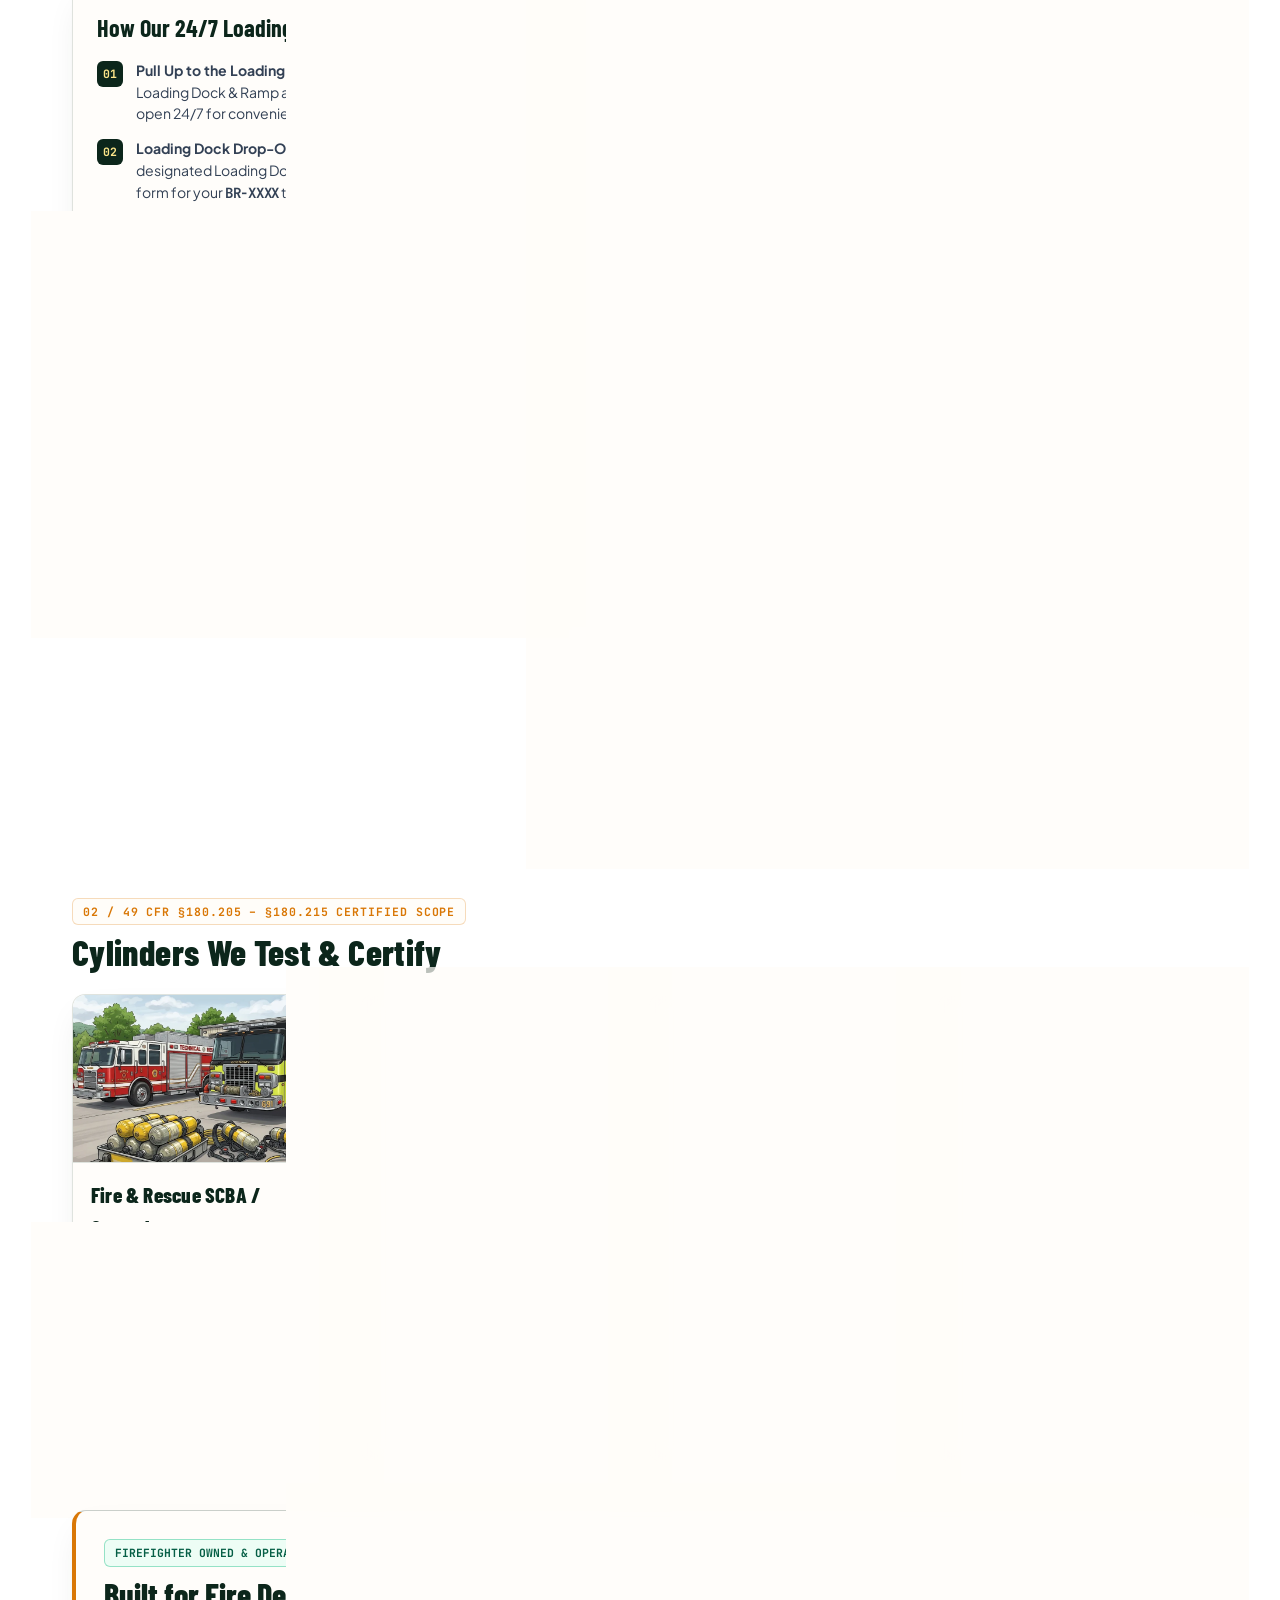
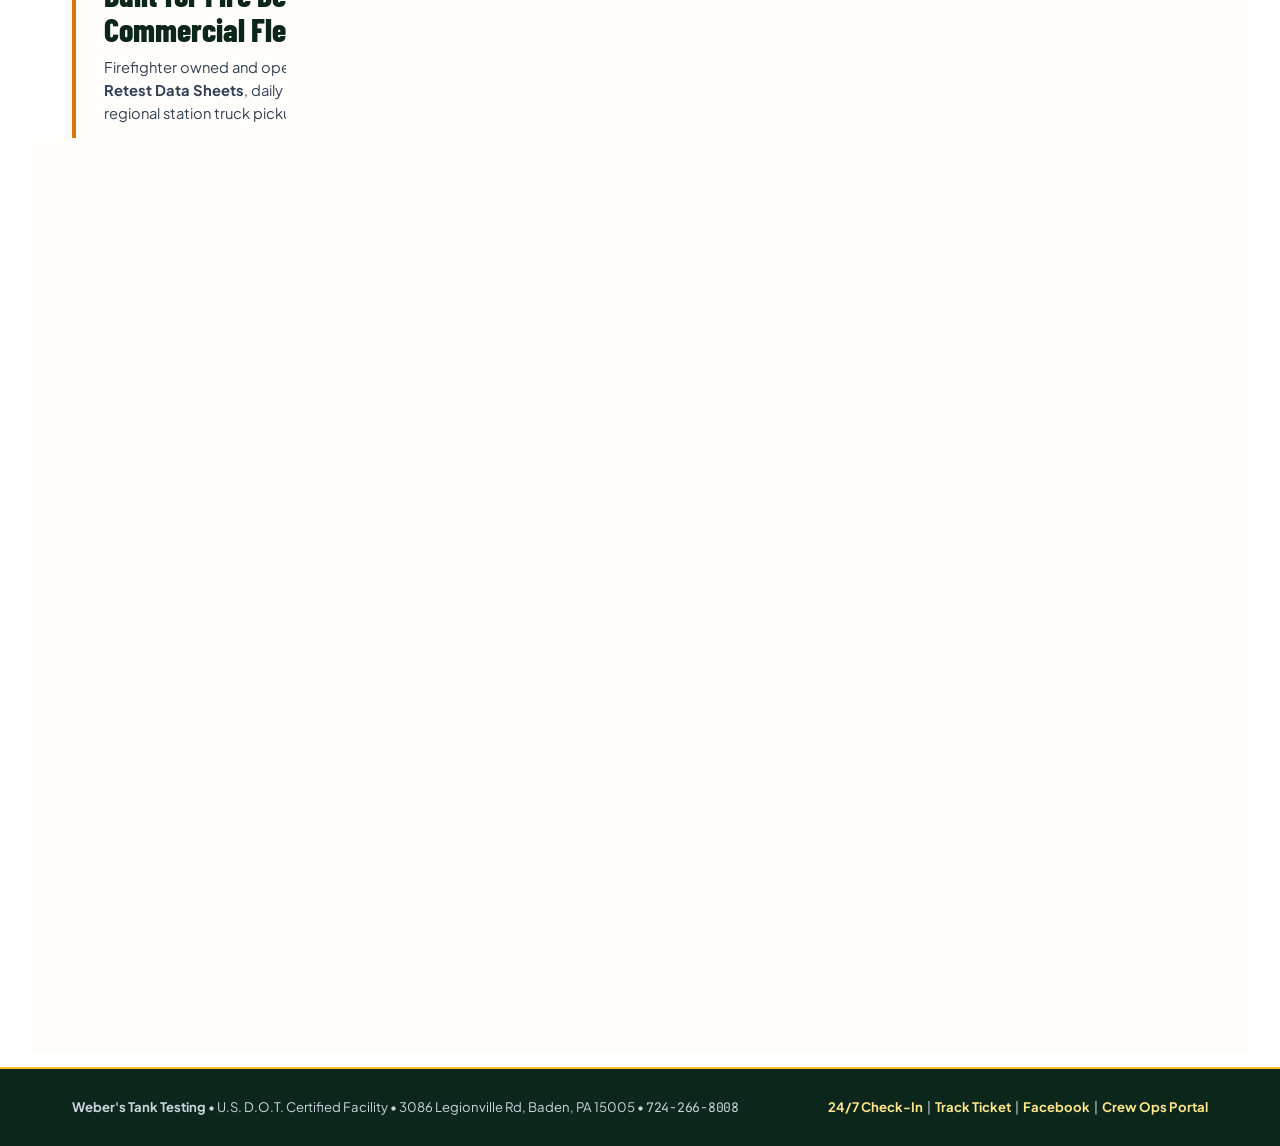
==== commit 3f500d63: "v12.2: Ryan review updates, Propane Visual, 12-cyl Paid Rush cap & shop email alerts" ====
--- a/static/landing.html
+++ b/static/landing.html
@@ -4,15 +4,15 @@
   <meta charset="UTF-8" />
   <meta name="viewport" content="width=device-width, initial-scale=1.0, viewport-fit=cover" />
   <meta name="theme-color" content="#fdf8ee" />
-  <meta name="description" content="Weber's Tank Testing (U.S. D.O.T. RIN B386) — Certified hydrostatic cylinder testing & visual requalification in Baden, PA. 24/7 Back Room drop-off via our Loading Dock for SCBA, EMS Oxygen, Industrial Gas, Scuba & Paintball HPA." />
+  <meta name="description" content="Weber's Tank Testing — U.S. D.O.T. certified hydrostatic cylinder testing &amp; propane visual requalification in Baden, PA. 24/7 Loading Dock drop-off for SCBA, EMS Oxygen, Industrial Gas, Propane, Scuba &amp; Paintball HPA." />
   <link id="dynamicFavicon" rel="icon" href="/pwa-icon.png?size=64&mode=any" type="image/png" />
   <link rel="apple-touch-icon" href="/apple-touch-icon.png" />
   <link rel="preconnect" href="https://fonts.googleapis.com" />
   <link rel="preconnect" href="https://fonts.gstatic.com" crossorigin />
   <link href="https://fonts.googleapis.com/css2?family=Barlow+Condensed:wght@600;700;800&family=JetBrains+Mono:wght@500;700&family=Plus+Jakarta+Sans:wght@500;600;700;800&display=swap" rel="stylesheet" />
-    <meta property="og:title" content="Weber's Tank Testing | U.S. D.O.T. RIN B386 — Baden, PA" />
-  <meta property="og:description" content="Certified hydrostatic cylinder testing up to 7,500+ PSI & 24/7 Loading Dock Back Room drop-off in Baden, PA." />
-  <meta property="og:image" content="https://weberstanktesting.com/static/images/logo-crest.jpg?v=12.1" />
+    <meta property="og:title" content="Weber's Tank Testing | Certified Cylinder Testing — Baden, PA" />
+  <meta property="og:description" content="Certified hydrostatic cylinder testing up to 7,500+ PSI, propane visual inspections &amp; 24/7 Loading Dock drop-off in Baden, PA." />
+  <meta property="og:image" content="https://weberstanktesting.com/static/images/logo-crest.jpg?v=12.2" />
   <meta property="og:type" content="website" />
   <script type="application/ld+json">
   {
@@ -32,7 +32,7 @@
     }
   }
   </script>
-  <title>Weber's Tank Testing | U.S. D.O.T. RIN B386 — Baden, PA</title>
+  <title>Weber's Tank Testing | Certified Cylinder Testing — Baden, PA</title>
   <style>
     :root {
       --cream: #fdf8ee;
@@ -608,8 +608,8 @@
     <div class="util-bar">
       <div class="wrap util-inner">
         <div class="util-left">
-          <span class="util-rin">DOT RIN B386</span>
-          <span>49 CFR §180.215 Certified Requalifier</span>
+          <span class="util-rin">U.S. D.O.T. Certified</span>
+          <span>Certified Cylinder Testing &amp; Visual Inspection</span>
           <span class="sep-dot">•</span>
           <span>3086 Legionville Rd, Baden, PA 15005</span>
         </div>
@@ -629,10 +629,10 @@
   <header class="site-nav" id="stickySiteNav">
     <div class="wrap nav-inner">
       <a href="#" class="brand">
-        <img src="/static/images/logo-crest.png?v=12.1" alt="Weber's Tank Testing RIN B386" onerror="this.src='/icon.svg'" />
+        <img src="/static/images/logo-crest.png?v=12.2" alt="Weber's Tank Testing" onerror="this.src='/icon.svg'" />
         <div>
           <span class="brand-title">Weber's Tank Testing</span>
-          <span class="brand-sub">U.S. D.O.T. RIN B386 • BADEN, PA</span>
+          <span class="brand-sub">HIGH-PRESSURE CYLINDER TESTING • BADEN, PA</span>
         </div>
       </a>
       <nav class="nav-links">
@@ -654,9 +654,9 @@
   <div class="fixed-brand-stage" id="fixedBrandStage" aria-hidden="true">
     <div class="crest-arch-wrap" id="heroCrestWrap">
       <img id="heroHolidayArchImg" class="stage-holiday-arch-img" alt="" hidden />
-      <img src="/static/images/logo-crest.jpg?v=12.1" alt="Weber's Tank Testing Crest" class="stage-crest-logo" onerror="this.src='/icon.svg'" />
+      <img src="/static/images/logo-crest.jpg?v=12.2" alt="Weber's Tank Testing Crest" class="stage-crest-logo" onerror="this.src='/icon.svg'" />
     </div>
-    <img id="heroDogsImg" src="/static/images/dogs-thanksgiving.png?v=12.1" alt="Pongo, Zeke & Pierce" class="stage-dogs-cutout" onerror="this.onerror=null;this.src='/static/images/dogs-classic.png?v=12.1';" />
+    <img id="heroDogsImg" src="/static/images/dogs-thanksgiving.png?v=12.2" alt="Pongo, Zeke & Pierce" class="stage-dogs-cutout" onerror="this.onerror=null;this.src='/static/images/dogs-classic.png?v=12.2';" />
   </div>
 
   <!-- SCROLLING FOREGROUND LAYER -->
@@ -665,12 +665,12 @@
       <div class="greeting-fade-wrap" id="greetingFadeBox">
         <div class="dog-speech-bubble">
           <span class="speech-eyebrow">Shop Crew Greeting • Pongo, Zeke &amp; Pierce</span>
-          <span id="heroDogsBubble">🐾 Welcome to Weber's Tank Testing! Pull up to our Loading Dock for 24/7 Back Room drop-off &amp; pickup anytime!</span>
+          <span id="heroDogsBubble">🐾 Welcome to Weber's Tank Testing! Pull up to our 24/7 Loading Dock for cylinder drop-off &amp; pickup anytime!</span>
         </div>
         <div class="hero-quick-bar">
           <a href="#dropoff" onclick="setCheckinMode('DROPOFF')" class="btn btn-gold">
             <svg class="ico" viewBox="0 0 24 24"><path d="M12 3v12m0 0l-4-4m4 4l4-4M4 17v2a2 2 0 002 2h12a2 2 0 002-2v-2"/></svg>
-            <span>24/7 Back Room Check-In</span>
+            <span>24/7 Loading Dock Check-In</span>
           </a>
           <a href="#dropoff" onclick="setCheckinMode('TRUCK_REQUEST')" class="btn btn-forest">
             <svg class="ico" viewBox="0 0 24 24"><path d="M1 3h15v13H1zM16 8h4l3 3v5h-7V8z"/><circle cx="5.5" cy="18.5" r="2.5"/><circle cx="18.5" cy="18.5" r="2.5"/></svg>
@@ -694,12 +694,12 @@
         <div class="glass-card" style="display:flex;flex-direction:column;justify-content:space-between;gap:14px;">
           <div>
             <div style="display:flex;gap:8px;flex-wrap:wrap;margin-bottom:10px;">
-              <span class="badge-rin">✓ Authorized U.S. D.O.T. Facility • RIN B386</span>
+              <span class="badge-rin">✓ Authorized U.S. D.O.T. Testing Facility</span>
               <span class="badge-rin" id="heroHolidayPill" style="background:#fffbeb;border-color:#f59e0b;color:#92400e;" hidden></span>
             </div>
             <h2 style="margin:0 0 6px;font-family:var(--font-display);font-size:1.85rem;font-weight:800;color:var(--forest);">Live Baden Shop Turnaround</h2>
             <p style="margin:0;font-size:0.9rem;color:var(--ink-soft);">
-              Calibrated water-jacket hydrostatic testing up to <strong class="mono">7,500+ PSI</strong> for Fire/EMS, Industrial, Scuba &amp; Paintball HPA—with <strong>24/7 Loading Dock Back Room</strong> access.
+              Calibrated water-jacket hydrostatic testing up to <strong class="mono">7,500+ PSI</strong> for Fire/EMS, Industrial, Scuba &amp; Paintball HPA—with <strong>24/7 Loading Dock</strong> drop-off &amp; pickup.
             </p>
           </div>
 
@@ -709,7 +709,7 @@
               <strong id="slaStdTxt">Checking...</strong>
             </div>
             <div class="sla-tile rush">
-              <small>Paid Rush Service</small>
+              <small>Paid Rush Service (Max 12 Cyl)</small>
               <strong id="slaRushTxt" style="color:#b45309;">Checking...</strong>
             </div>
           </div>
@@ -717,7 +717,7 @@
           <div style="display:flex;gap:10px;flex-wrap:wrap;">
             <a href="#dropoff" class="btn btn-gold">
               <svg class="ico" viewBox="0 0 24 24"><path d="M9 11l3 3L22 4"/><path d="M21 12v7a2 2 0 01-2 2H5a2 2 0 01-2-2V5a2 2 0 012-2h11"/></svg>
-              <span>Log 24/7 Back Room Drop-Off</span>
+              <span>Log 24/7 Loading Dock Drop-Off</span>
             </a>
             <a href="tel:7242668008" class="btn btn-outline mono">
               <svg class="ico" viewBox="0 0 24 24"><path d="M22 16.92v3a2 2 0 01-2.18 2 19.79 19.79 0 01-8.63-3.07 19.5 19.5 0 01-6-6 19.79 19.79 0 01-3.07-8.67A2 2 0 014.11 2h3a2 2 0 012 1.72c.127.96.361 1.903.7 2.81a2 2 0 01-.45 2.11L8.09 9.91a16 16 0 006 6l1.27-1.27a2 2 0 012.11-.45c.907.339 1.85.573 2.81.7A2 2 0 0122 16.92z"/></svg>
@@ -730,7 +730,7 @@
           <div>
             <h3 style="margin:0 0 4px;font-family:var(--font-display);font-size:1.55rem;font-weight:800;color:var(--forest);">Track Your Drop-Off Ticket</h3>
             <p style="margin:0 0 14px;font-size:0.86rem;color:var(--ink-soft);">
-              Enter the <strong class="mono">BR-XXXX</strong> ticket number from your Back Room check-in receipt:
+              Enter the <strong class="mono">BR-XXXX</strong> ticket number from your Loading Dock check-in receipt:
             </p>
             <div class="track-inputs-grid">
               <input id="trkTicket" class="mono" placeholder="BR-0001" onkeydown="if(event.key==='Enter')lookupTicket()" style="font-weight:700;text-transform:uppercase;" />
@@ -756,8 +756,8 @@
       <div class="wrap kpi-grid">
         <div class="kpi-item"><strong>7,500+ PSI</strong><span>Dual Water-Jacket Stand</span></div>
         <div class="kpi-item"><strong>±1.0% Method B</strong><span>Daily Calibrated Accuracy</span></div>
-        <div class="kpi-item"><strong>100% Tagged</strong><span>Valve &amp; Regulator Match</span></div>
-        <div class="kpi-item"><strong>24/7 Dock</strong><span>Loading Dock Back Room</span></div>
+        <div class="kpi-item"><strong>100% Tagged</strong><span>Numbered Valve Match</span></div>
+        <div class="kpi-item"><strong>24/7 Dock</strong><span>Loading Dock Drop-Off</span></div>
       </div>
     </section>
 
@@ -766,7 +766,7 @@
       <div class="wrap">
         <div class="sec-hdr">
           <span class="sec-eyebrow">01 / Self-Serve Dock &amp; Regional Truck Dispatch</span>
-          <h2>24/7 Back Room Check-In &amp; Truck Pickup</h2>
+          <h2>24/7 Loading Dock Check-In &amp; Truck Pickup</h2>
         </div>
 
         <div class="portal-grid">
@@ -775,15 +775,15 @@
             <ol class="step-list">
               <li>
                 <span class="step-num">01</span>
-                <div><strong>Pull Up to the Loading Dock:</strong> Drive around to the right side of <strong>3086 Legionville Rd, Baden</strong> to our Loading Dock &amp; Ramp to step inside our 24/7 Back Room.</div>
+                <div><strong>Pull Up to the Loading Dock:</strong> Pull around to the right-side Loading Dock &amp; Ramp at <strong>3086 Legionville Rd, Baden</strong>—open 24/7 for convenient drop-off and pickup.</div>
               </li>
               <li>
                 <span class="step-num">02</span>
-                <div><strong>Backroom Drop-Off:</strong> Set your cylinders inside the Back Room and submit this form to receive your <strong class="mono">BR-XXXX</strong> ticket PDF.</div>
+                <div><strong>Loading Dock Drop-Off:</strong> Place your cylinders neatly in the designated Loading Dock drop-off zone and submit this form for your <strong class="mono">BR-XXXX</strong> ticket PDF.</div>
               </li>
               <li>
                 <span class="step-num">03</span>
-                <div><strong>Backroom Pick-Up:</strong> Once we text you that your batch is staged by the Loading Dock door, switch to <strong>Backroom Pick-Up</strong> to sign them out.</div>
+                <div><strong>Loading Dock Pick-Up:</strong> Once we text you that your completed batch is staged on the Loading Dock, switch to <strong>Loading Dock Pick-Up</strong> to sign them out.</div>
               </li>
               <li>
                 <span class="step-num">04</span>
@@ -792,10 +792,10 @@
             </ol>
 
             <div class="alert-box alert-ok">
-              <strong>Testing Facility Only:</strong> Weber's performs certified DOT hydrostatic &amp; visual requalification only—<strong>we do not refill cylinders</strong>. Passing tanks return clean, heated-air dried, revalved, and depressurized.
+              <strong>Testing Facility Only:</strong> Weber's performs certified DOT hydrostatic &amp; visual requalification only—<strong>we do not refill cylinders</strong>. Passing tanks return clean, thoroughly dried, revalved, and depressurized.
             </div>
             <div class="alert-box alert-warn">
-              <strong>Safety Notice:</strong> Never leave actively leaking cylinders inside the enclosed Back Room. Call <a href="tel:7242668008" class="mono" style="color:#78350f;font-weight:700;">724-266-8008</a> for immediate assistance.
+              <strong>Safety Notice:</strong> Never leave actively leaking cylinders on the Loading Dock. Call <a href="tel:7242668008" class="mono" style="color:#78350f;font-weight:700;">724-266-8008</a> for immediate assistance.
             </div>
           </div>
 
@@ -803,11 +803,11 @@
             <div id="checkinModeTabs" class="seg-track">
               <button type="button" class="mode-tab active-drop" id="tabDrop" onclick="setCheckinMode('DROPOFF')">
                 <svg class="ico" viewBox="0 0 24 24"><path d="M12 3v12m0 0l-4-4m4 4l4-4M4 17v2a2 2 0 002 2h12a2 2 0 002-2v-2"/></svg>
-                <span>Backroom Drop-Off</span>
+                <span>Loading Dock Drop-Off</span>
               </button>
               <button type="button" class="mode-tab" id="tabPick" onclick="setCheckinMode('PICKUP_NOTICE')">
                 <svg class="ico" viewBox="0 0 24 24"><path d="M20 6L9 17l-5-5"/></svg>
-                <span>Backroom Pick-Up</span>
+                <span>Loading Dock Pick-Up</span>
               </button>
               <button type="button" class="mode-tab" id="tabTruck" onclick="setCheckinMode('TRUCK_REQUEST')">
                 <svg class="ico" viewBox="0 0 24 24"><path d="M1 3h15v13H1zM16 8h4l3 3v5h-7V8z"/><circle cx="5.5" cy="18.5" r="2.5"/><circle cx="18.5" cy="18.5" r="2.5"/></svg>
@@ -844,6 +844,7 @@
                   <label>Service Needed *</label>
                   <select id="dropServiceMode">
                     <option value="Hydro + Visual">5-Yr / 10-Yr DOT Hydro Test</option>
+                    <option value="Propane Visual Inspection">Propane Cylinder Visual Inspection</option>
                     <option value="Visual Inspection Only">Annual Visual Inspection Only</option>
                   </select>
                 </div>
@@ -868,6 +869,7 @@
                     <button type="button" class="quick-chip" onclick="addPubTankChip('SCBA')">+ SCBA</button>
                     <button type="button" class="quick-chip" onclick="addPubTankChip('Paintball HPA')">+ Paintball HPA</button>
                     <button type="button" class="quick-chip" onclick="addPubTankChip('Scuba')">+ Scuba</button>
+                    <button type="button" class="quick-chip" onclick="addPubTankChip('Propane')">+ Propane (Visual)</button>
                     <button type="button" class="quick-chip" onclick="addPubTankChip('CO2')">+ CO2</button>
                     <button type="button" class="quick-chip" onclick="addPubTankChip('Medical O2')">+ Medical O2</button>
                     <button type="button" class="quick-chip" onclick="addPubTankChip('Welding/Ind')">+ Welding/Ind</button>
@@ -878,21 +880,21 @@
                 <div class="rush-toggle-box">
                   <label style="display:flex;align-items:center;gap:10px;margin:0;font-size:0.85rem;color:#78350f;cursor:pointer;">
                     <input type="checkbox" id="dropRush" style="width:18px;height:18px;accent-color:#d97706;" />
-                    <span><strong>Request Priority / Paid Rush Turnaround</strong> <span class="opt">(Est. Ready: <strong id="formRushSla" class="mono">soonest window</strong>)</span></span>
+                    <span><strong>Request Priority / Paid Rush Turnaround</strong> <span class="opt" id="dropRushCapNote">(Max 12 cyl • Est. Ready: <strong id="formRushSla" class="mono">soonest window</strong>)</span></span>
                   </label>
                 </div>
               </div>
 
               <button type="button" class="btn-submit" id="btnSubmitDrop" onclick="submitDropoffForm()">
                 <svg class="ico" viewBox="0 0 24 24"><path d="M9 11l3 3L22 4"/><path d="M21 12v7a2 2 0 01-2 2H5a2 2 0 01-2-2V5a2 2 0 012-2h11"/></svg>
-                <span>Submit Backroom Drop-Off</span>
+                <span>Submit Loading Dock Drop-Off</span>
               </button>
             </div>
 
             <!-- FORM 2: PICK-UP -->
             <div id="formPickup" hidden>
               <p style="margin:0 0 14px;font-size:0.87rem;color:var(--ink-soft);">
-                Picking up finished cylinders from our <strong>Back Room (Loading Dock Door)</strong>? Sign them out below:
+                Picking up finished cylinders from our <strong>24/7 Loading Dock</strong>? Sign them out below:
               </p>
               <div class="form-grid">
                 <div><label>Customer / Dept Name on Batch *</label><input id="pickCustName" placeholder="e.g. Baden VFD or John Smith" /></div>
@@ -903,7 +905,7 @@
               </div>
               <button type="button" class="btn-submit" id="btnSubmitPick" style="background:#0369a1;border-color:#075985;" onclick="submitPickupForm()">
                 <svg class="ico" viewBox="0 0 24 24"><path d="M20 6L9 17l-5-5"/></svg>
-                <span>Confirm Backroom Pick-Up</span>
+                <span>Confirm Loading Dock Pick-Up</span>
               </button>
             </div>
 
@@ -932,12 +934,12 @@
                   <div><label>ZIP Code *</label><input id="trkZip" class="mono" inputmode="numeric" maxlength="10" placeholder="15005" autocomplete="postal-code" /></div>
                 </div>
                 <div><label>Preferred Pickup Date</label><input type="date" id="trkPrefDate" class="mono" /></div>
-                <div><label>Approx. Cylinder Count *</label><input type="number" id="trkCount" class="mono" min="1" max="250" value="6" /></div>
+                <div><label>Approx. Cylinder Count *</label><input type="number" id="trkCount" class="mono" min="1" max="250" value="6" oninput="syncPublicRushCaps()" /></div>
                 <div style="grid-column:1/-1;"><label>Cylinder Types / PO # / Access Notes</label><input id="trkSummary" placeholder="e.g. 12x 4500# SCBA, 4x Med O2 • Call 15 min prior" /></div>
                 <div class="rush-toggle-box">
                   <label style="display:flex;align-items:center;gap:10px;margin:0;font-size:0.85rem;color:#78350f;cursor:pointer;">
                     <input type="checkbox" id="trkRush" style="width:18px;height:18px;accent-color:#d97706;" />
-                    <span><strong>Priority / Paid Rush Turnaround Needed</strong></span>
+                    <span><strong>Priority / Paid Rush Turnaround Needed</strong> <span class="opt" id="trkRushCapNote">(Max 12 cylinders)</span></span>
                   </label>
                 </div>
               </div>
@@ -966,7 +968,7 @@
             <div class="cap-body">
               <div>
                 <h3>Fire &amp; Rescue SCBA / Cascade</h3>
-                <p style="margin:0;font-size:0.86rem;color:var(--ink-soft);">30-, 45-, and 60-minute carbon-wrapped SCBA bottles and 6,000 PSI cascade cylinders with REE verification and epoxy B386 labeling.</p>
+                <p style="margin:0;font-size:0.86rem;color:var(--ink-soft);">30-, 45-, and 60-minute carbon-wrapped SCBA bottles and 6,000 PSI cascade cylinders with REE verification and epoxy composite retest labeling.</p>
               </div>
               <div class="spec-tags"><span class="spec-tag">DOT-SP Carbon</span><span class="spec-tag">2216–6000 PSI</span><span class="spec-tag">15-Yr Life</span></div>
             </div>
@@ -986,19 +988,19 @@
             <div class="cap-body">
               <div>
                 <h3>Paintball &amp; Airsoft HPA Systems</h3>
-                <p style="margin:0;font-size:0.86rem;color:var(--ink-soft);">48ci/3000 aluminum and 68ci–90ci/4500 carbon fiber HPA bottles (Ninja, HK Army, Empire, First Strike). Every regulator is tagged and matched back to your tank.</p>
+                <p style="margin:0;font-size:0.86rem;color:var(--ink-soft);">48ci/3000 aluminum and 68ci–90ci/4500 carbon fiber HPA bottles (Ninja, HK Army, Empire, First Strike). Every valve is tagged and matched back to your tank.</p>
               </div>
-              <div class="spec-tags"><span class="spec-tag">3000 &amp; 4500 HPA</span><span class="spec-tag">Reg Tagged</span><span class="spec-tag">Mini B386</span></div>
+              <div class="spec-tags"><span class="spec-tag">3000 &amp; 4500 HPA</span><span class="spec-tag">Valve Tagged</span><span class="spec-tag">Composite HPA</span></div>
             </div>
           </div>
           <div class="cap-card">
             <div class="cap-img-wrap"><img loading="lazy" decoding="async" src="/static/images/scuba-co2.jpg" alt="Scuba Dive Tanks & Beverage CO2 Cylinders" /></div>
             <div class="cap-body">
               <div>
-                <h3>Scuba, Beverage CO2 &amp; Safety</h3>
-                <p style="margin:0;font-size:0.86rem;color:var(--ink-soft);">AL80, pony bottles, steel dive tanks, kegerator/homebrew CO2 (5 lb–50 lb), fire suppression bottles, and O-ring / burst-disc replacement.</p>
+                <h3>Propane, Scuba, CO2 &amp; Safety</h3>
+                <p style="margin:0;font-size:0.86rem;color:var(--ink-soft);">Propane cylinder visual requalifications (20 lb–100 lb &amp; forklift), AL80 &amp; steel scuba tanks, kegerator/beverage CO2 (5 lb–50 lb), fire suppression bottles, and O-ring / burst-disc service.</p>
               </div>
-              <div class="spec-tags"><span class="spec-tag">AL80 &amp; Steel</span><span class="spec-tag">5–50 lb CO2</span><span class="spec-tag">Neck Stamp</span></div>
+              <div class="spec-tags"><span class="spec-tag">Propane Visual</span><span class="spec-tag">AL80 &amp; Steel</span><span class="spec-tag">5–50 lb CO2</span></div>
             </div>
           </div>
         </div>
@@ -1010,23 +1012,23 @@
       <div class="wrap">
         <div class="fleet-banner">
           <div>
-            <span class="badge-rin" style="margin-bottom:10px;">First-Responder Operated Facility</span>
+            <span class="badge-rin" style="margin-bottom:10px;">Firefighter Owned &amp; Operated</span>
             <h2 style="margin:0 0 10px;font-family:var(--font-display);font-size:2rem;font-weight:800;color:var(--forest);line-height:1.08;">Built for Fire Departments, EMS Agencies &amp; Commercial Fleets</h2>
             <p style="margin:0 0 16px;color:var(--ink-soft);font-size:0.92rem;">
-              Operated by active Beaver County emergency service personnel, our Baden shop delivers audit-ready <strong>Form 393-001 Retest Data Sheets</strong>, Method B calibration logs, Net-30 municipal billing, and regional station truck pickup &amp; return delivery runs.
+              Firefighter owned and operated in Baden, PA, our shop delivers audit-ready <strong>DOT Retest Data Sheets</strong>, daily calibration records, Net-30 municipal billing, and regional station truck pickup &amp; return delivery runs.
             </p>
             <ul class="check-list">
               <li>
                 <svg class="ico" viewBox="0 0 24 24"><path d="M20 6L9 17l-5-5"/></svg>
-                <span><strong>Zero Mixed Valves:</strong> Every pulled valve or HPA regulator receives a dedicated numbered tag at our Stamp &amp; Valve Bench.</span>
+                <span><strong>Zero Mixed Valves:</strong> Every pulled valve receives a dedicated numbered tag and is matched right back to its cylinder.</span>
               </li>
               <li>
                 <svg class="ico" viewBox="0 0 24 24"><path d="M20 6L9 17l-5-5"/></svg>
-                <span><strong>Heated Dry &amp; Mark Gate:</strong> Full drying rack cycle followed by clean neck stamping or epoxy-sealed <code class="mono">B386</code> composite labels.</span>
+                <span><strong>Thorough Dry &amp; Mark Gate:</strong> Complete internal drying followed by clean neck stamping or epoxy-sealed composite retest labels.</span>
               </li>
               <li>
                 <svg class="ico" viewBox="0 0 24 24"><path d="M20 6L9 17l-5-5"/></svg>
-                <span><strong>Instant Ready Alerts:</strong> Direct SMS notification with a printed claim slip staged on your batch inside our Back Room.</span>
+                <span><strong>Instant Ready Alerts:</strong> Direct SMS notification with a printed claim slip staged with your batch at our Loading Dock.</span>
               </li>
             </ul>
             <a href="#dropoff" onclick="setCheckinMode('TRUCK_REQUEST')" class="btn btn-gold">
@@ -1035,7 +1037,7 @@
             </a>
           </div>
           <div class="fleet-showcase-single">
-            <img loading="lazy" decoding="async" src="/static/images/shop-yard-color.jpg?v=12.1"
+            <img loading="lazy" decoding="async" src="/static/images/shop-yard-color.jpg?v=12.2"
                  onerror="this.onerror=null;this.src='/static/images/merch/merch-shop-scene.jpg'"
                  alt="Weber's Tank Testing 3086 Legionville Rd Shop, 1956 American LaFrance Ladder Truck & Shop Dogs" />
           </div>
@@ -1058,6 +1060,8 @@
                 <option value="5">Standard 5-Year (Scuba, CO2, Steel/Alum, 3000# HPA)</option>
                 <option value="15">Carbon / Fiberglass Composite (5-Yr Hydro + 15-Yr Max Life)</option>
                 <option value="10">10-Year Star-Stamped Steel (DOT-3A / 3AA with ★)</option>
+                <option value="12">Propane — Original Mfg Date Only (12-Yr First Cycle)</option>
+                <option value="5_propane">Propane — Previous Visual 'E' Retest Stamp (5-Yr Cycle)</option>
               </select>
             </div>
             <div><label>Last Stamp Month (1–12)</label><input type="number" id="chkMonth" class="mono" min="1" max="12" placeholder="MM (e.g. 06)" oninput="runDotDateCheck()" /></div>
@@ -1077,7 +1081,7 @@
             <span class="sec-eyebrow">04 / Baden Facility &amp; Directions</span>
             <h2 style="margin:6px 0 8px;font-family:var(--font-display);font-size:1.95rem;font-weight:800;color:var(--forest);">3086 Legionville Rd, Baden, PA 15005</h2>
             <p style="margin:0;color:var(--ink-soft);font-size:0.91rem;">
-              Minutes off Route 65 &amp; I-79 serving Beaver, Butler, and Allegheny County. Staffed <strong>Mon &amp; Fri 9–4</strong> and <strong>Tue–Thu 9–2</strong>, with <strong>24/7 Back Room Drop-Off &amp; Pickup</strong> right inside our Loading Dock door.
+              Minutes off Route 65 &amp; I-79 serving Beaver, Butler, and Allegheny County. Staffed <strong>Mon &amp; Fri 9–4</strong> and <strong>Tue–Thu 9–2</strong>, with <strong>24/7 Loading Dock Drop-Off &amp; Pickup</strong> anytime.
             </p>
           </div>
           <div style="display:flex;gap:10px;flex-wrap:wrap;">
@@ -1096,7 +1100,7 @@
 
     <footer>
       <div class="wrap" style="display:flex;justify-content:space-between;align-items:center;flex-wrap:wrap;gap:12px;">
-        <div><strong>Weber's Tank Testing</strong> • <span class="mono">U.S. D.O.T. RIN B386</span> • 3086 Legionville Rd, Baden, PA 15005 • <span class="mono">724-266-8008</span></div>
+        <div><strong>Weber's Tank Testing</strong> • U.S. D.O.T. Certified Facility • 3086 Legionville Rd, Baden, PA 15005 • <span class="mono">724-266-8008</span></div>
         <div><a href="#dropoff">24/7 Check-In</a> &nbsp;|&nbsp; <a href="#tracker">Track Ticket</a> &nbsp;|&nbsp; <a href="https://www.facebook.com/share/1K52tfW568/" target="_blank" rel="noopener">Facebook</a> &nbsp;|&nbsp; <a href="https://ops.weberstanktesting.com/ops">Crew Ops Portal</a></div>
       </div>
     </footer>
@@ -1215,14 +1219,14 @@
                 img.src = jpgUrl;
                 img.classList.toggle('photo-fallback', t.dog_image === 'shop-dogs.jpg');
               };
-              probeJpg.onerror = () => { img.src = '/static/images/dogs-classic.png?v=12.1'; img.classList.remove('photo-fallback'); };
+              probeJpg.onerror = () => { img.src = '/static/images/dogs-classic.png?v=12.2'; img.classList.remove('photo-fallback'); };
               probeJpg.src = jpgUrl;
             };
             probePng.src = pngUrl;
           }
         } else if (img) {
           if (archImg) archImg.hidden = true;
-          img.src = '/static/images/dogs-classic.png?v=12.1';
+          img.src = '/static/images/dogs-classic.png?v=12.2';
           img.classList.remove('photo-fallback');
         }
       } catch (_) {}
@@ -1277,6 +1281,7 @@
 
     function addPubTankChip(label) {
       PUB_TANK_COUNTS[label] = (PUB_TANK_COUNTS[label] || 0) + 1;
+      if (label === 'Propane' && Object.keys(PUB_TANK_COUNTS).length === 1) { const sm = document.getElementById('dropServiceMode'); if (sm) sm.value = 'Propane Visual Inspection'; }
       const total = Object.values(PUB_TANK_COUNTS).reduce((a, b) => a + b, 0);
       document.getElementById('dropCount').value = total;
       document.getElementById('dropSummary').value = Object.entries(PUB_TANK_COUNTS).map(([k, v]) => `${v}x ${k}`).join(', ');
@@ -1287,17 +1292,52 @@
       PUB_TANK_COUNTS = {};
       document.getElementById('dropSummary').value = '';
       document.getElementById('dropCount').value = 1;
+        syncPublicRushCaps();
       refreshPublicSla(1);
     }
 
+    let LAST_RUSH_LABEL = 'soonest window';
+
+    function syncPublicRushCaps() {
+      const dCnt = Math.max(1, parseInt(document.getElementById('dropCount')?.value || '1', 10));
+      const dChk = document.getElementById('dropRush');
+      const dNote = document.getElementById('dropRushCapNote');
+      if (dChk) {
+        if (dCnt > 12) {
+          dChk.checked = false;
+          dChk.disabled = true;
+          if (dNote) dNote.innerHTML = '(12-cylinder max for Paid Rush — standard turnaround applies to 13+ cylinders)';
+        } else {
+          dChk.disabled = false;
+          if (dNote) dNote.innerHTML = `(Max 12 cyl • Est. Ready: <strong id="formRushSla" class="mono">${esc(LAST_RUSH_LABEL)}</strong>)`;
+        }
+      }
+
+      const tCnt = Math.max(1, parseInt(document.getElementById('trkCount')?.value || '1', 10));
+      const tChk = document.getElementById('trkRush');
+      const tNote = document.getElementById('trkRushCapNote');
+      if (tChk) {
+        if (tCnt > 12) {
+          tChk.checked = false;
+          tChk.disabled = true;
+          if (tNote) tNote.textContent = '(12-cylinder max for Paid Rush — standard turnaround applies to 13+ cylinders)';
+        } else {
+          tChk.disabled = false;
+          if (tNote) tNote.textContent = '(Max 12 cylinders)';
+        }
+      }
+    }
+
     async function refreshPublicSla(bottles = 4) {
+      syncPublicRushCaps();
       try {
         const res = await fetch('/api/public/turnaround?bottles=' + Math.max(1, parseInt(bottles || '4', 10)));
         if (!res.ok) return;
         const d = await res.json();
+        LAST_RUSH_LABEL = '~' + d.rush_ready_label;
         document.getElementById('slaStdTxt').textContent = '~' + d.standard_ready_label;
-        document.getElementById('slaRushTxt').textContent = '~' + d.rush_ready_label;
-        document.getElementById('formRushSla').textContent = '~' + d.rush_ready_label;
+        document.getElementById('slaRushTxt').textContent = d.rush_eligible === false ? 'Max 12 Cyl' : LAST_RUSH_LABEL;
+        syncPublicRushCaps();
       } catch (_) {}
     }
 
@@ -1369,7 +1409,7 @@
       const isTruck = meta.mode === 'TRUCK_REQUEST';
       const hdrTxt = isTruck
         ? 'Truck Dispatch Request Logged'
-        : (isPick ? 'Backroom Pick-Up Confirmed' : 'Backroom Drop-Off Checked In — Save Ticket #');
+        : (isPick ? 'Loading Dock Pick-Up Confirmed' : 'Loading Dock Drop-Off Checked In — Save Ticket #');
 
       box.innerHTML = `
         <div style="background:linear-gradient(155deg,#0c261b 0%,#163a2a 100%);color:#fff;border-radius:12px;padding:24px;text-align:center;border:1.5px solid #f59e0b;box-shadow:0 16px 34px -8px rgba(12,38,27,0.35);">
@@ -1414,8 +1454,9 @@
 
       const sumUp = summary.toUpperCase();
       const pickedSvc = document.getElementById('dropServiceMode')?.value || 'Hydro + Visual';
-      const svc = (pickedSvc === 'Visual Inspection Only' || sumUp.includes('VISUAL ONLY')) ? 'Visual Inspection Only'
-        : ((sumUp.includes('PAINTBALL') || sumUp.includes('HPA')) ? 'Paintball HPA Hydro' : 'Hydro + Visual');
+      const svc = (pickedSvc === 'Propane Visual Inspection' || sumUp.includes('PROPANE')) ? 'Propane Visual Inspection'
+        : ((pickedSvc === 'Visual Inspection Only' || sumUp.includes('VISUAL ONLY')) ? 'Visual Inspection Only'
+        : ((sumUp.includes('PAINTBALL') || sumUp.includes('HPA')) ? 'Paintball HPA Hydro' : 'Hydro + Visual'));
 
       const btn = document.getElementById('btnSubmitDrop');
       btn.disabled = true;
@@ -1436,6 +1477,7 @@
         document.getElementById('dropRush').checked = false;
         PUB_TANK_COUNTS = {};
         document.getElementById('dropCount').value = 1;
+        syncPublicRushCaps();
         showDigitalTicketCard(data, { mode: 'DROPOFF', name, phone, email, address: (street || city) ? [street, city, `${state} ${zip}`.trim()].filter(Boolean).join(', ') : '', bottle_count: cnt });
       } finally { btn.disabled = false; }
     }
@@ -1507,12 +1549,15 @@
         if (!res.ok) { alert(data.detail || 'Truck request failed.'); return; }
         ['trkCustName', 'trkContact', 'trkAddress', 'trkCity', 'trkZip', 'trkSummary'].forEach(id => { document.getElementById(id).value = ''; });
         document.getElementById('trkRush').checked = false;
+        syncPublicRushCaps();
         showDigitalTicketCard(data, { mode: 'TRUCK_REQUEST', name, phone, email, address, bottle_count: cnt });
       } finally { btn.disabled = false; }
     }
 
     function runDotDateCheck() {
-      const interval = parseInt(document.getElementById('chkType').value, 10);
+      const rawType = document.getElementById('chkType').value;
+      const isPropaneVis = (rawType === '12' || rawType === '5_propane');
+      const interval = rawType === '5_propane' ? 5 : parseInt(rawType, 10);
       document.getElementById('origMfgWrap').hidden = (interval !== 15);
       const mo = parseInt(document.getElementById('chkMonth').value || '0', 10);
       let yr = parseInt(document.getElementById('chkYear').value || '0', 10);
@@ -1530,13 +1575,13 @@
           return;
         }
       }
-      const cycle = interval === 10 ? 10 : 5;
+      const cycle = interval === 12 ? 12 : (interval === 10 ? 10 : 5);
       const dueY = yr + cycle;
       const expired = (dueY < curY) || (dueY === curY && mo < curM);
       out.className = 'alert-box ' + (expired ? 'alert-warn' : 'alert-ok');
       out.innerHTML = expired
-        ? `<strong>DUE FOR HYDRO TEST NOW:</strong> Requalification expired at the end of <strong class="mono">${String(mo).padStart(2,'0')}-${dueY}</strong>. Pull up to our Loading Dock for 24/7 Back Room drop-off.`
-        : `<strong>IN-DATE &amp; VALID THROUGH <span class="mono">${String(mo).padStart(2,'0')}-${dueY}</span>:</strong> Next ${cycle}-year DOT hydro test is due by <span class="mono">${String(mo).padStart(2,'0')}-${dueY}</span>.`;
+        ? `<strong>DUE FOR ${isPropaneVis ? 'PROPANE VISUAL INSPECTION' : 'HYDRO TEST'} NOW:</strong> Requalification expired at the end of <strong class="mono">${String(mo).padStart(2,'0')}-${dueY}</strong>. Pull up to our 24/7 Loading Dock for drop-off.`
+        : `<strong>IN-DATE &amp; VALID THROUGH <span class="mono">${String(mo).padStart(2,'0')}-${dueY}</span>:</strong> Next ${cycle}-year DOT ${isPropaneVis ? 'propane visual inspection' : 'hydro test'} is due by <span class="mono">${String(mo).padStart(2,'0')}-${dueY}</span>.`;
     }
 
     (function initStorefront() {
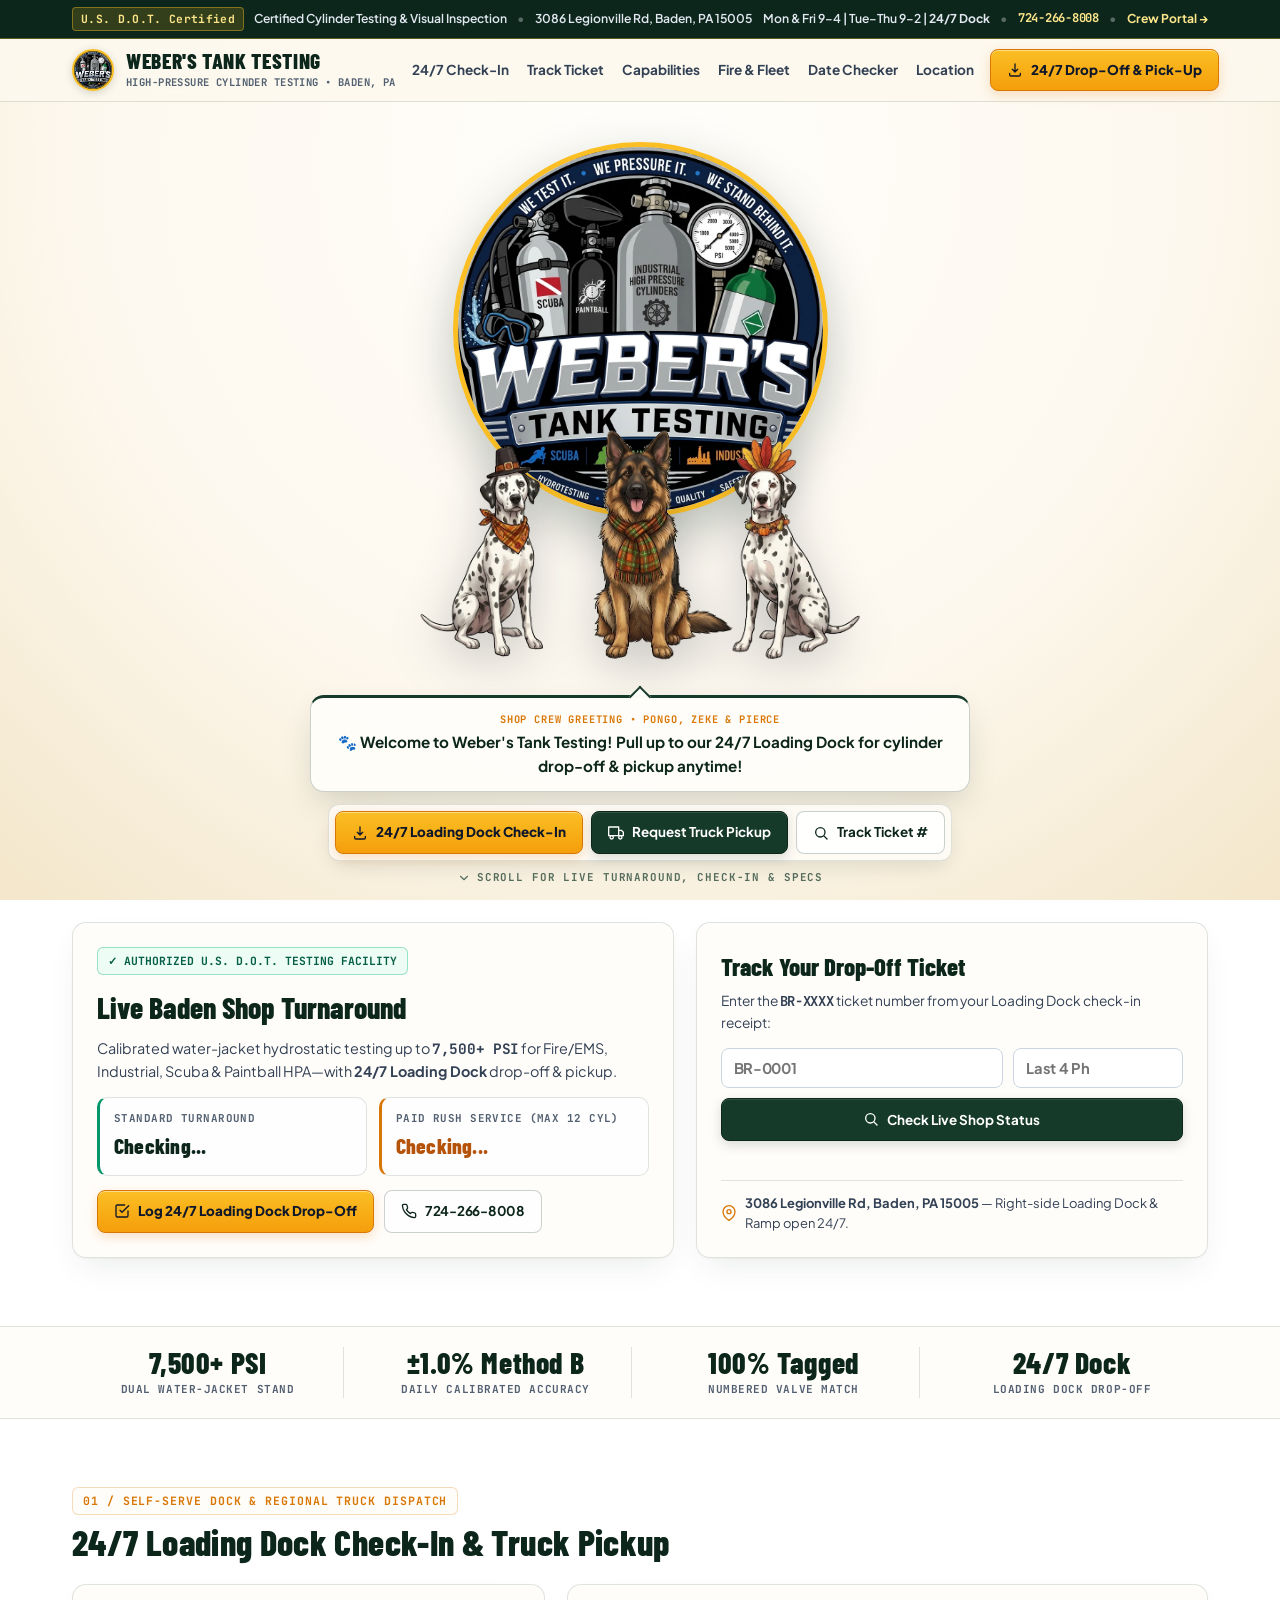
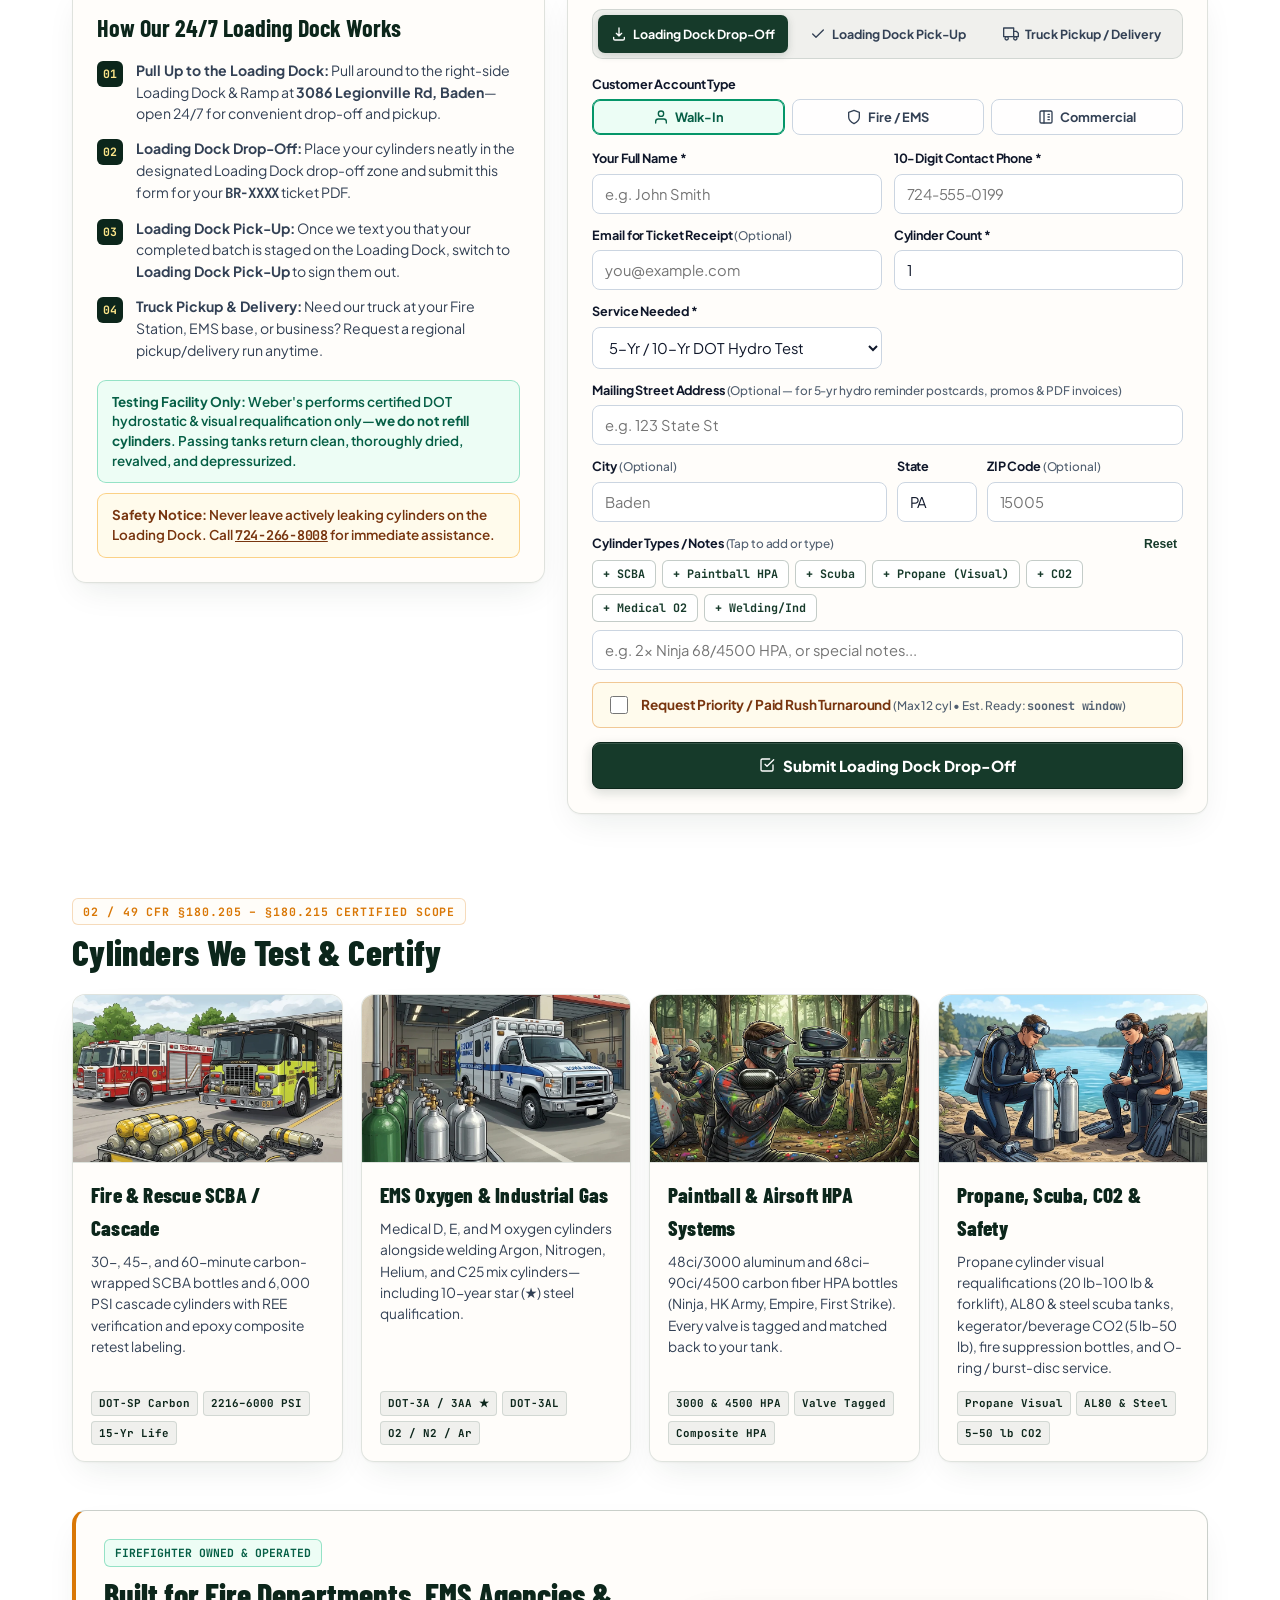
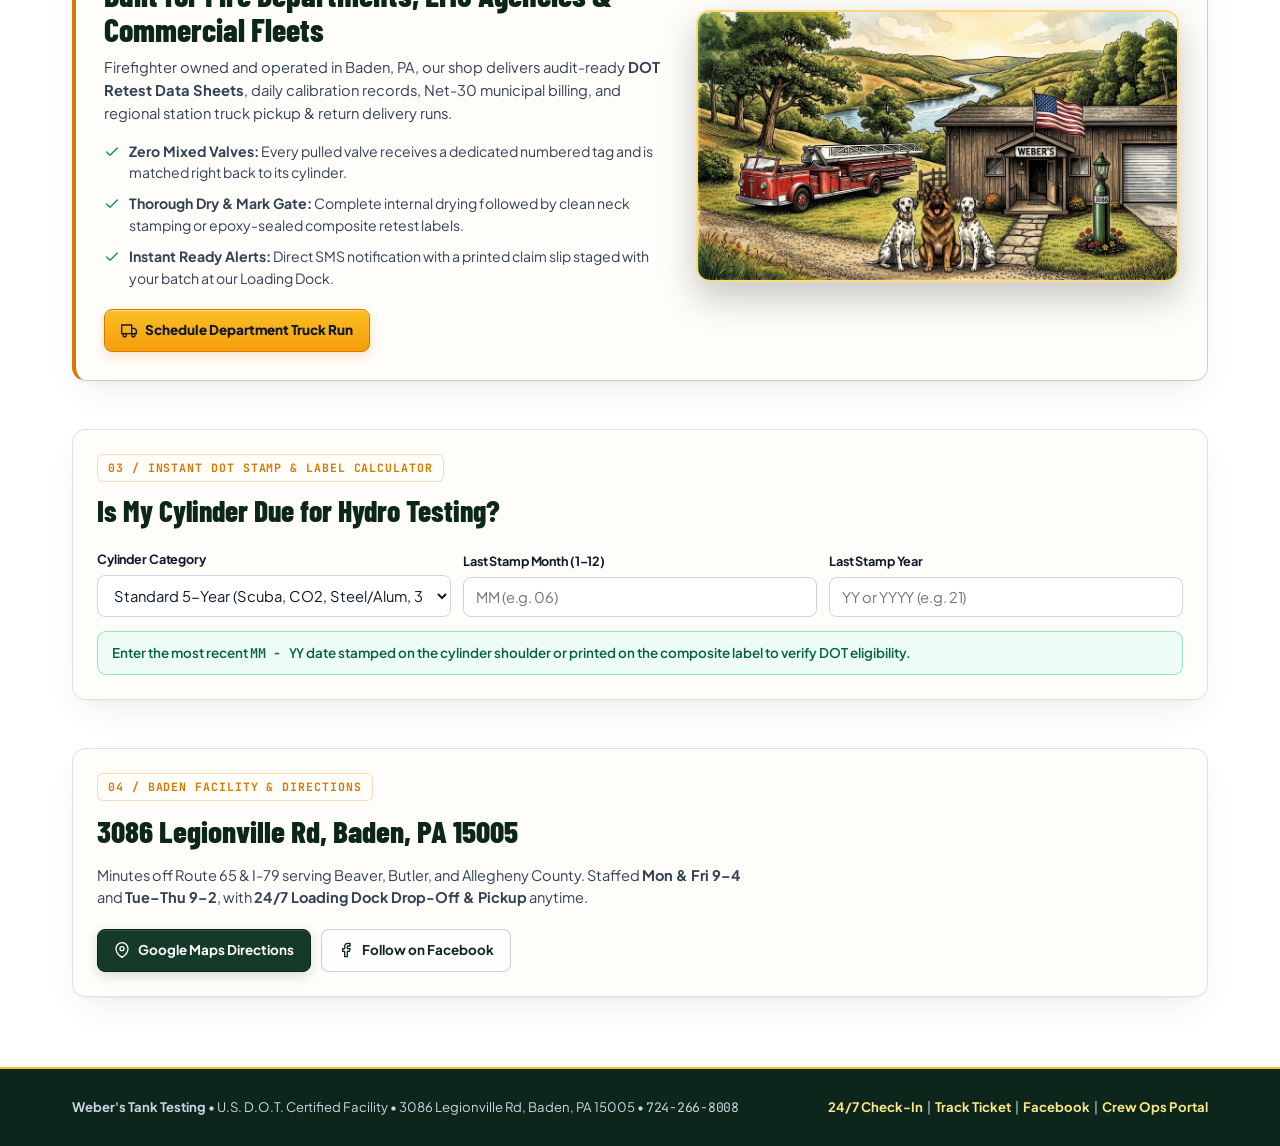
==== commit 8ae5a684: "v13.0: Dual round-trip calendar legs & route ETAs, clickable job modals, worker time clock, supply t" ====
--- a/static/landing.html
+++ b/static/landing.html
@@ -12,7 +12,7 @@
   <link href="https://fonts.googleapis.com/css2?family=Barlow+Condensed:wght@600;700;800&family=JetBrains+Mono:wght@500;700&family=Plus+Jakarta+Sans:wght@500;600;700;800&display=swap" rel="stylesheet" />
     <meta property="og:title" content="Weber's Tank Testing | Certified Cylinder Testing — Baden, PA" />
   <meta property="og:description" content="Certified hydrostatic cylinder testing up to 7,500+ PSI, propane visual inspections &amp; 24/7 Loading Dock drop-off in Baden, PA." />
-  <meta property="og:image" content="https://weberstanktesting.com/static/images/logo-crest.jpg?v=12.2" />
+  <meta property="og:image" content="https://weberstanktesting.com/static/images/logo-crest.jpg?v=13.0" />
   <meta property="og:type" content="website" />
   <script type="application/ld+json">
   {
@@ -615,7 +615,7 @@
         </div>
         <div class="util-right">
           <span id="pubHolidayBanner" class="util-holiday-chip" hidden></span>
-          <span>Mon &amp; Fri 9–4 | Tue–Thu 9–2 | <strong>24/7 Dock</strong></span>
+          <span id="pubTopHoursTxt">Mon &amp; Fri 9–4 | Tue–Thu 9–2 | <strong>24/7 Dock</strong></span>
           <span class="sep-dot">•</span>
           <a href="tel:7242668008" class="mono">724-266-8008</a>
           <span class="sep-dot">•</span>
@@ -629,7 +629,7 @@
   <header class="site-nav" id="stickySiteNav">
     <div class="wrap nav-inner">
       <a href="#" class="brand">
-        <img src="/static/images/logo-crest.png?v=12.2" alt="Weber's Tank Testing" onerror="this.src='/icon.svg'" />
+        <img src="/static/images/logo-crest.png?v=13.0" alt="Weber's Tank Testing" onerror="this.src='/icon.svg'" />
         <div>
           <span class="brand-title">Weber's Tank Testing</span>
           <span class="brand-sub">HIGH-PRESSURE CYLINDER TESTING • BADEN, PA</span>
@@ -654,9 +654,9 @@
   <div class="fixed-brand-stage" id="fixedBrandStage" aria-hidden="true">
     <div class="crest-arch-wrap" id="heroCrestWrap">
       <img id="heroHolidayArchImg" class="stage-holiday-arch-img" alt="" hidden />
-      <img src="/static/images/logo-crest.jpg?v=12.2" alt="Weber's Tank Testing Crest" class="stage-crest-logo" onerror="this.src='/icon.svg'" />
+      <img src="/static/images/logo-crest.jpg?v=13.0" alt="Weber's Tank Testing Crest" class="stage-crest-logo" onerror="this.src='/icon.svg'" />
     </div>
-    <img id="heroDogsImg" src="/static/images/dogs-thanksgiving.png?v=12.2" alt="Pongo, Zeke & Pierce" class="stage-dogs-cutout" onerror="this.onerror=null;this.src='/static/images/dogs-classic.png?v=12.2';" />
+    <img id="heroDogsImg" src="/static/images/dogs-thanksgiving.png?v=13.0" alt="Pongo, Zeke & Pierce" class="stage-dogs-cutout" onerror="this.onerror=null;this.src='/static/images/dogs-classic.png?v=13.0';" />
   </div>
 
   <!-- SCROLLING FOREGROUND LAYER -->
@@ -690,6 +690,7 @@
 
     <!-- LIVE TURNAROUND & TICKET TRACKER -->
     <section class="sec" id="tracker" style="padding-top:14px;">
+      <div class="wrap" id="pubClosureBannerWrap" style="margin-bottom:16px;" hidden></div>
       <div class="wrap top-action-grid">
         <div class="glass-card" style="display:flex;flex-direction:column;justify-content:space-between;gap:14px;">
           <div>
@@ -934,6 +935,15 @@
                   <div><label>ZIP Code *</label><input id="trkZip" class="mono" inputmode="numeric" maxlength="10" placeholder="15005" autocomplete="postal-code" /></div>
                 </div>
                 <div><label>Preferred Pickup Date</label><input type="date" id="trkPrefDate" class="mono" /></div>
+                <div>
+                  <label>Preferred Time Window</label>
+                  <select id="trkPrefTime">
+                    <option value="Morning (9 AM–12 PM)">Morning (9 AM–12 PM)</option>
+                    <option value="Afternoon (12 PM–3 PM)">Afternoon (12 PM–3 PM)</option>
+                    <option value="Flexible / Anytime">Flexible / Station Staffed 24/7</option>
+                  </select>
+                </div>
+                <div><label>Preferred Return Date <span class="opt">(Optional)</span></label><input type="date" id="trkRetDate" class="mono" /></div>
                 <div><label>Approx. Cylinder Count *</label><input type="number" id="trkCount" class="mono" min="1" max="250" value="6" oninput="syncPublicRushCaps()" /></div>
                 <div style="grid-column:1/-1;"><label>Cylinder Types / PO # / Access Notes</label><input id="trkSummary" placeholder="e.g. 12x 4500# SCBA, 4x Med O2 • Call 15 min prior" /></div>
                 <div class="rush-toggle-box">
@@ -1037,7 +1047,7 @@
             </a>
           </div>
           <div class="fleet-showcase-single">
-            <img loading="lazy" decoding="async" src="/static/images/shop-yard-color.jpg?v=12.2"
+            <img loading="lazy" decoding="async" src="/static/images/shop-yard-color.jpg?v=13.0"
                  onerror="this.onerror=null;this.src='/static/images/merch/merch-shop-scene.jpg'"
                  alt="Weber's Tank Testing 3086 Legionville Rd Shop, 1956 American LaFrance Ladder Truck & Shop Dogs" />
           </div>
@@ -1081,7 +1091,7 @@
             <span class="sec-eyebrow">04 / Baden Facility &amp; Directions</span>
             <h2 style="margin:6px 0 8px;font-family:var(--font-display);font-size:1.95rem;font-weight:800;color:var(--forest);">3086 Legionville Rd, Baden, PA 15005</h2>
             <p style="margin:0;color:var(--ink-soft);font-size:0.91rem;">
-              Minutes off Route 65 &amp; I-79 serving Beaver, Butler, and Allegheny County. Staffed <strong>Mon &amp; Fri 9–4</strong> and <strong>Tue–Thu 9–2</strong>, with <strong>24/7 Loading Dock Drop-Off &amp; Pickup</strong> anytime.
+              Minutes off Route 65 &amp; I-79 serving Beaver, Butler, and Allegheny County. <span id="pubFacilityHoursSpan">Staffed <strong>Mon &amp; Fri 9–4</strong> and <strong>Tue–Thu 9–2</strong>, with <strong>24/7 Loading Dock Drop-Off &amp; Pickup</strong> anytime.</span>
             </p>
           </div>
           <div style="display:flex;gap:10px;flex-wrap:wrap;">
@@ -1174,6 +1184,40 @@
       const d = el.value.replace(/\D/g, '').slice(0, 10);
       if (d.length >= 7) el.value = `${d.slice(0,3)}-${d.slice(3,6)}-${d.slice(6)}`;
       else if (d.length >= 4) el.value = `${d.slice(0,3)}-${d.slice(3)}`;
+    }
+
+    async function loadPublicOperatingSchedule() {
+      try {
+        const res = await fetch('/api/public/hours');
+        if (!res.ok) return;
+        const d = await res.json();
+        const topEl = document.getElementById('pubTopHoursTxt');
+        if (topEl && d.summary_line) {
+          topEl.innerHTML = esc(d.summary_line).replace('24/7 Dock', '<strong>24/7 Dock</strong>');
+        }
+        const facEl = document.getElementById('pubFacilityHoursSpan');
+        if (facEl && d.summary_line) {
+          const cleanStaffed = d.summary_line.replace(/\s*\|\s*24\/7 Dock/i, '');
+          facEl.innerHTML = `Staffed Hours: <strong>${esc(cleanStaffed)}</strong> — plus <strong>24/7 Loading Dock Drop-Off &amp; Pickup</strong> anytime.`;
+        }
+        const cWrap = document.getElementById('pubClosureBannerWrap');
+        if (cWrap && d.active_banner) {
+          const b = d.active_banner;
+          const spanTxt = b.start_date === b.end_date ? b.start_date : `${b.start_date} through ${b.end_date}`;
+          const dockMsg = b.dock_open ? '✅ Our <strong>24/7 Loading Dock</strong> remains OPEN for self-serve cylinder drop-off &amp; pickup!' : '⚠️ Both staffed shop and Loading Dock are closed during this window.';
+          const hrsMsg = (b.staffed_open && b.special_hours) ? `Special Staffed Hours: <strong>${esc(b.special_hours)}</strong>` : 'Staffed Test Counter Closed';
+          cWrap.hidden = false;
+          cWrap.innerHTML = `
+            <div class="glass-card" style="padding:14px 18px;border-left:5px solid #f59e0b;background:rgba(255,251,235,0.94);">
+              <div style="font-weight:800;color:#78350f;font-size:0.95rem;">
+                📅 ${b.banner_state === 'ACTIVE' ? 'Holiday / Schedule Notice' : 'Upcoming Holiday / Schedule Notice'}: ${esc(b.title)} (${esc(spanTxt)})
+              </div>
+              <div style="font-size:0.86rem;color:#92400e;margin-top:3px;">
+                ${hrsMsg} • ${dockMsg}${b.public_note ? ' • ' + esc(b.public_note) : ''}
+              </div>
+            </div>`;
+        }
+      } catch (_) {}
     }
 
     async function loadHolidayStorefrontTheme() {
@@ -1219,14 +1263,14 @@
                 img.src = jpgUrl;
                 img.classList.toggle('photo-fallback', t.dog_image === 'shop-dogs.jpg');
               };
-              probeJpg.onerror = () => { img.src = '/static/images/dogs-classic.png?v=12.2'; img.classList.remove('photo-fallback'); };
+              probeJpg.onerror = () => { img.src = '/static/images/dogs-classic.png?v=13.0'; img.classList.remove('photo-fallback'); };
               probeJpg.src = jpgUrl;
             };
             probePng.src = pngUrl;
           }
         } else if (img) {
           if (archImg) archImg.hidden = true;
-          img.src = '/static/images/dogs-classic.png?v=12.2';
+          img.src = '/static/images/dogs-classic.png?v=13.0';
           img.classList.remove('photo-fallback');
         }
       } catch (_) {}
@@ -1541,6 +1585,8 @@
             entry_type: 'TRUCK_REQUEST', account_type: guessAcct, contact_person: contact,
             customer_name: name, customer_phone: phone, customer_email: email, pickup_address: address,
             street_address: street, city: city, state: state, zip_code: zip, preferred_date: prefDate,
+            preferred_time: document.getElementById('trkPrefTime')?.value || '',
+            return_date: document.getElementById('trkRetDate')?.value || '',
             truck_mode: trkMode, bottle_count: cnt, service_requested: modeLabel, tank_summary: summary,
             rush_requested: document.getElementById('trkRush').checked, website_hp: document.getElementById('hpField').value,
           }),
@@ -1588,6 +1634,7 @@
       document.getElementById('trkPrefDate').value = new Date().toISOString().slice(0, 10);
       updateHeroScrollEffect();
       loadHolidayStorefrontTheme();
+      loadPublicOperatingSchedule();
       const params = new URLSearchParams(location.search);
       const savedT = localStorage.getItem('webers_last_ticket') || '';
       const savedP = localStorage.getItem('webers_last_phone4') || '';
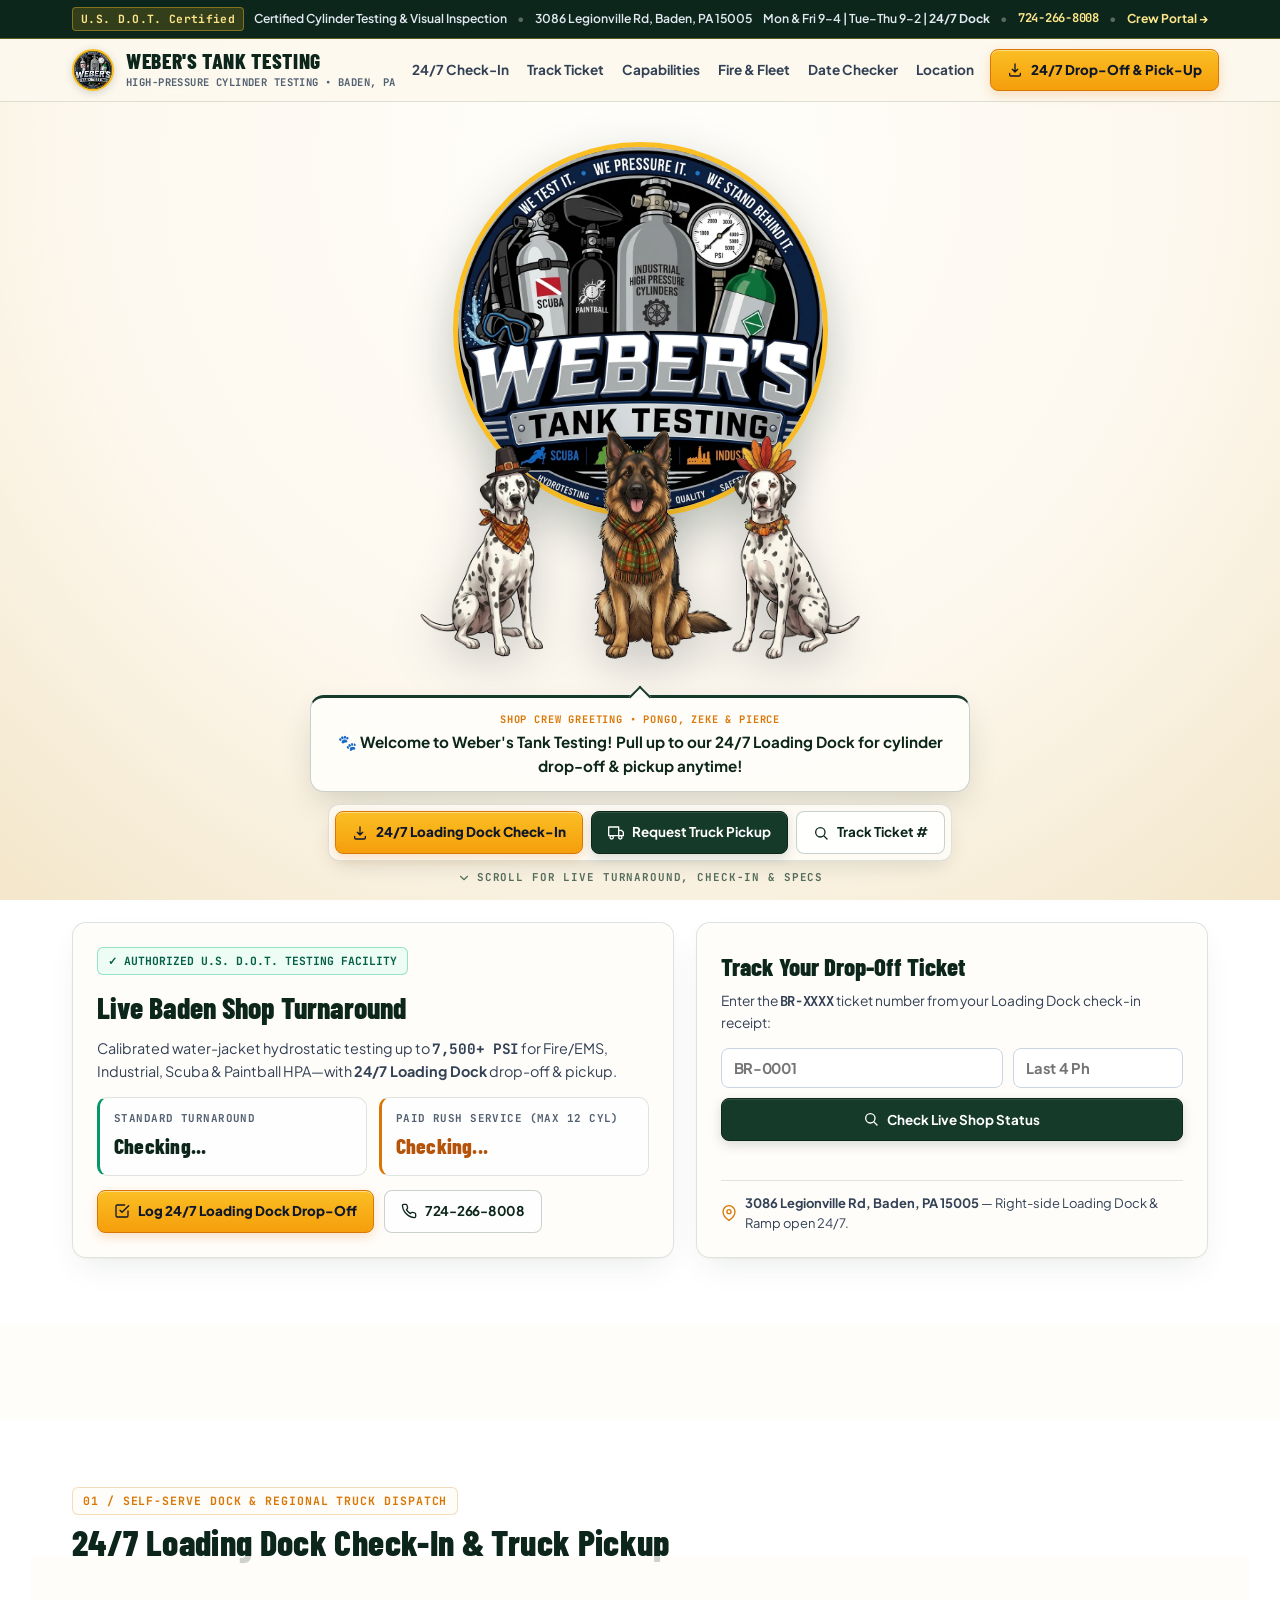
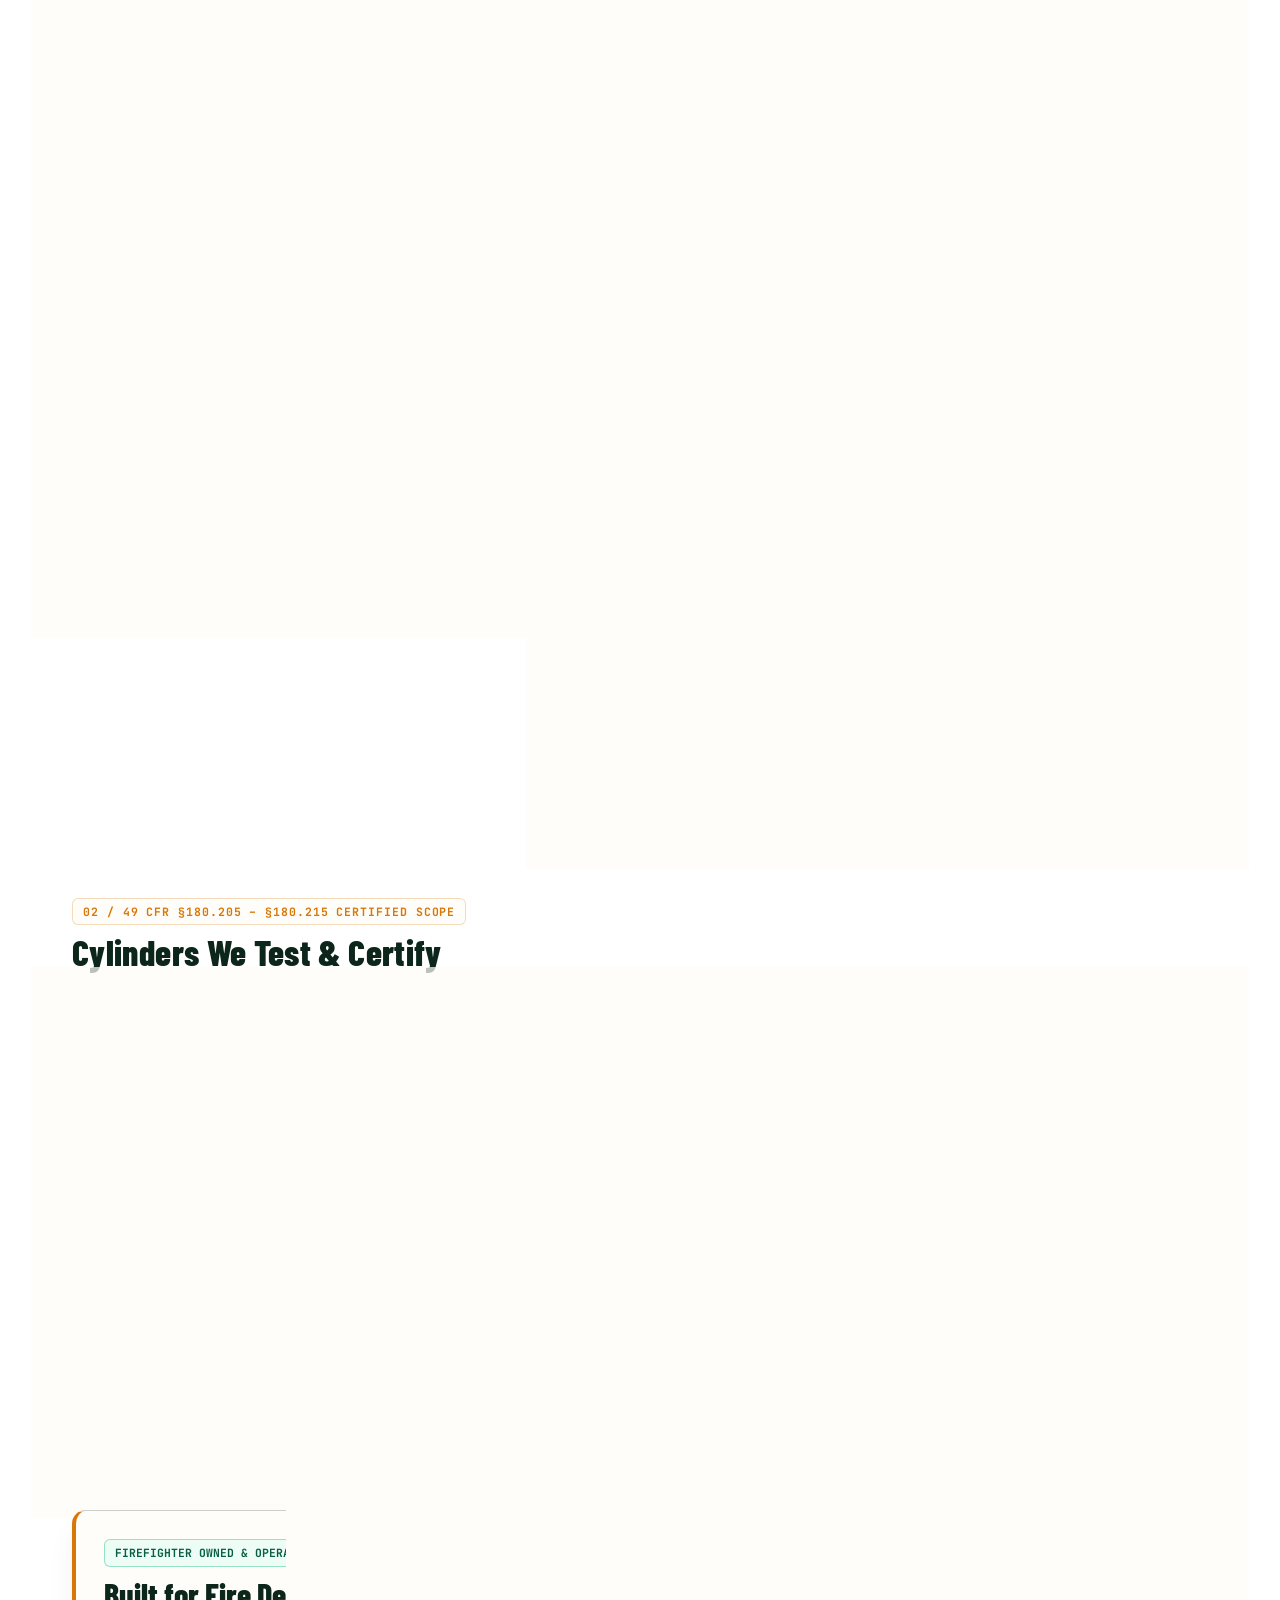
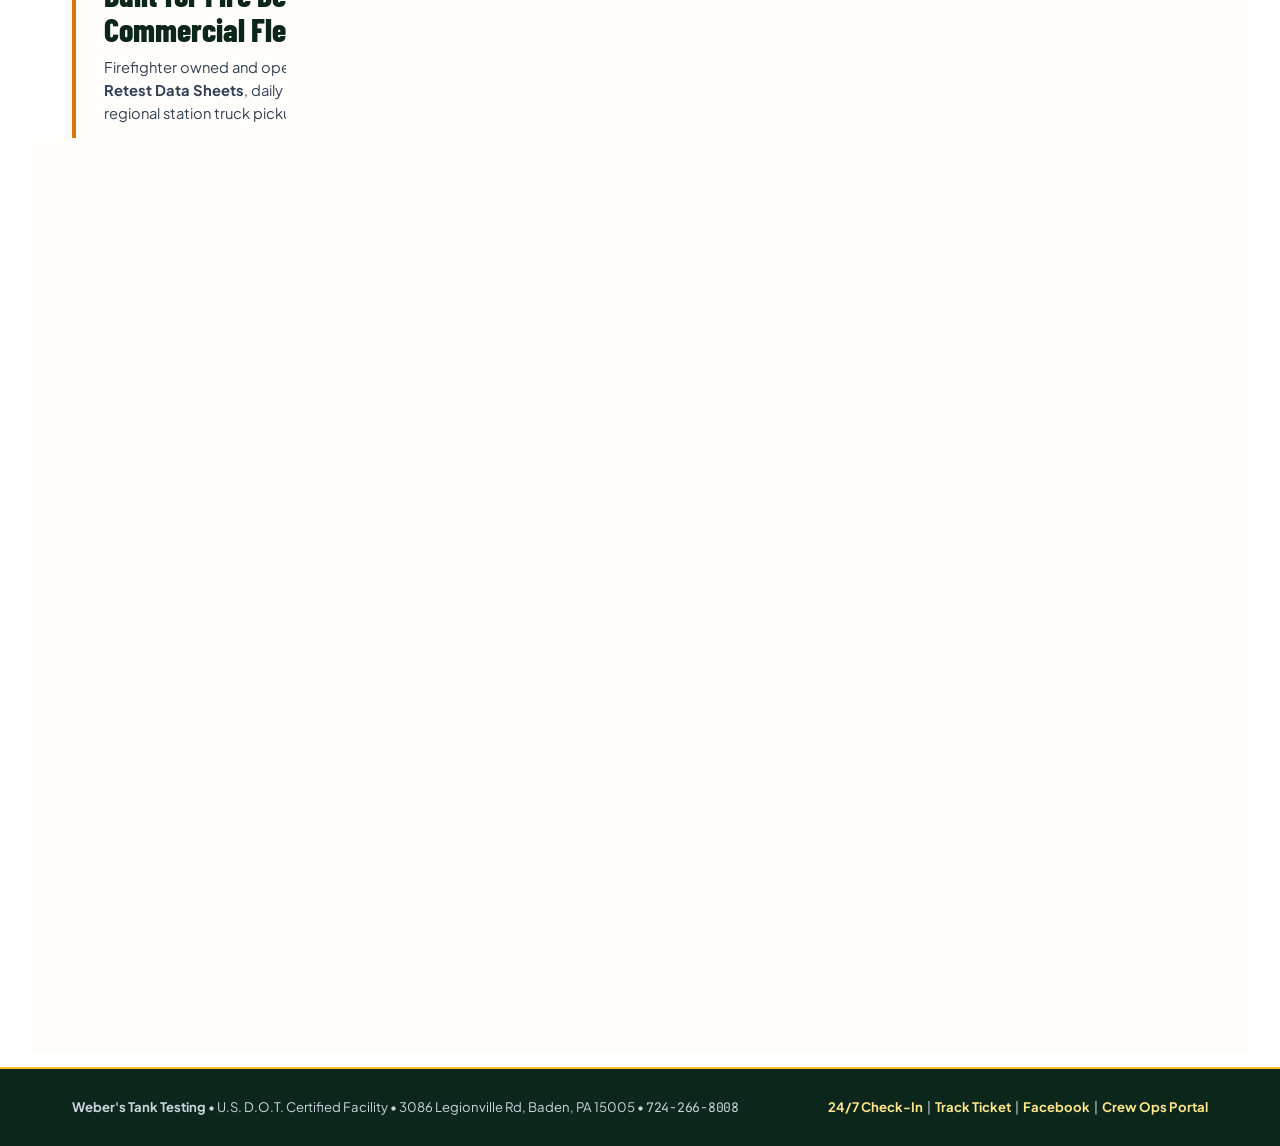
==== commit a9a09a27: "v13.2: Add 5-year DOT Audit Filing Cabinet & 1-click Audit ZIP, multi-day Sheet PDFs, Leave-By times" ====
--- a/static/landing.html
+++ b/static/landing.html
@@ -12,7 +12,7 @@
   <link href="https://fonts.googleapis.com/css2?family=Barlow+Condensed:wght@600;700;800&family=JetBrains+Mono:wght@500;700&family=Plus+Jakarta+Sans:wght@500;600;700;800&display=swap" rel="stylesheet" />
     <meta property="og:title" content="Weber's Tank Testing | Certified Cylinder Testing — Baden, PA" />
   <meta property="og:description" content="Certified hydrostatic cylinder testing up to 7,500+ PSI, propane visual inspections &amp; 24/7 Loading Dock drop-off in Baden, PA." />
-  <meta property="og:image" content="https://weberstanktesting.com/static/images/logo-crest.jpg?v=13.0" />
+  <meta property="og:image" content="https://weberstanktesting.com/static/images/logo-crest.jpg?v=13.2" />
   <meta property="og:type" content="website" />
   <script type="application/ld+json">
   {
@@ -629,7 +629,7 @@
   <header class="site-nav" id="stickySiteNav">
     <div class="wrap nav-inner">
       <a href="#" class="brand">
-        <img src="/static/images/logo-crest.png?v=13.0" alt="Weber's Tank Testing" onerror="this.src='/icon.svg'" />
+        <img src="/static/images/logo-crest.png?v=13.2" alt="Weber's Tank Testing" onerror="this.src='/icon.svg'" />
         <div>
           <span class="brand-title">Weber's Tank Testing</span>
           <span class="brand-sub">HIGH-PRESSURE CYLINDER TESTING • BADEN, PA</span>
@@ -654,9 +654,9 @@
   <div class="fixed-brand-stage" id="fixedBrandStage" aria-hidden="true">
     <div class="crest-arch-wrap" id="heroCrestWrap">
       <img id="heroHolidayArchImg" class="stage-holiday-arch-img" alt="" hidden />
-      <img src="/static/images/logo-crest.jpg?v=13.0" alt="Weber's Tank Testing Crest" class="stage-crest-logo" onerror="this.src='/icon.svg'" />
+      <img src="/static/images/logo-crest.jpg?v=13.2" alt="Weber's Tank Testing Crest" class="stage-crest-logo" onerror="this.src='/icon.svg'" />
     </div>
-    <img id="heroDogsImg" src="/static/images/dogs-thanksgiving.png?v=13.0" alt="Pongo, Zeke & Pierce" class="stage-dogs-cutout" onerror="this.onerror=null;this.src='/static/images/dogs-classic.png?v=13.0';" />
+    <img id="heroDogsImg" src="/static/images/dogs-thanksgiving.png?v=13.2" alt="Pongo, Zeke & Pierce" class="stage-dogs-cutout" onerror="this.onerror=null;this.src='/static/images/dogs-classic.png?v=13.2';" />
   </div>
 
   <!-- SCROLLING FOREGROUND LAYER -->
@@ -1047,7 +1047,7 @@
             </a>
           </div>
           <div class="fleet-showcase-single">
-            <img loading="lazy" decoding="async" src="/static/images/shop-yard-color.jpg?v=13.0"
+            <img loading="lazy" decoding="async" src="/static/images/shop-yard-color.jpg?v=13.2"
                  onerror="this.onerror=null;this.src='/static/images/merch/merch-shop-scene.jpg'"
                  alt="Weber's Tank Testing 3086 Legionville Rd Shop, 1956 American LaFrance Ladder Truck & Shop Dogs" />
           </div>
@@ -1263,14 +1263,14 @@
                 img.src = jpgUrl;
                 img.classList.toggle('photo-fallback', t.dog_image === 'shop-dogs.jpg');
               };
-              probeJpg.onerror = () => { img.src = '/static/images/dogs-classic.png?v=13.0'; img.classList.remove('photo-fallback'); };
+              probeJpg.onerror = () => { img.src = '/static/images/dogs-classic.png?v=13.2'; img.classList.remove('photo-fallback'); };
               probeJpg.src = jpgUrl;
             };
             probePng.src = pngUrl;
           }
         } else if (img) {
           if (archImg) archImg.hidden = true;
-          img.src = '/static/images/dogs-classic.png?v=13.0';
+          img.src = '/static/images/dogs-classic.png?v=13.2';
           img.classList.remove('photo-fallback');
         }
       } catch (_) {}
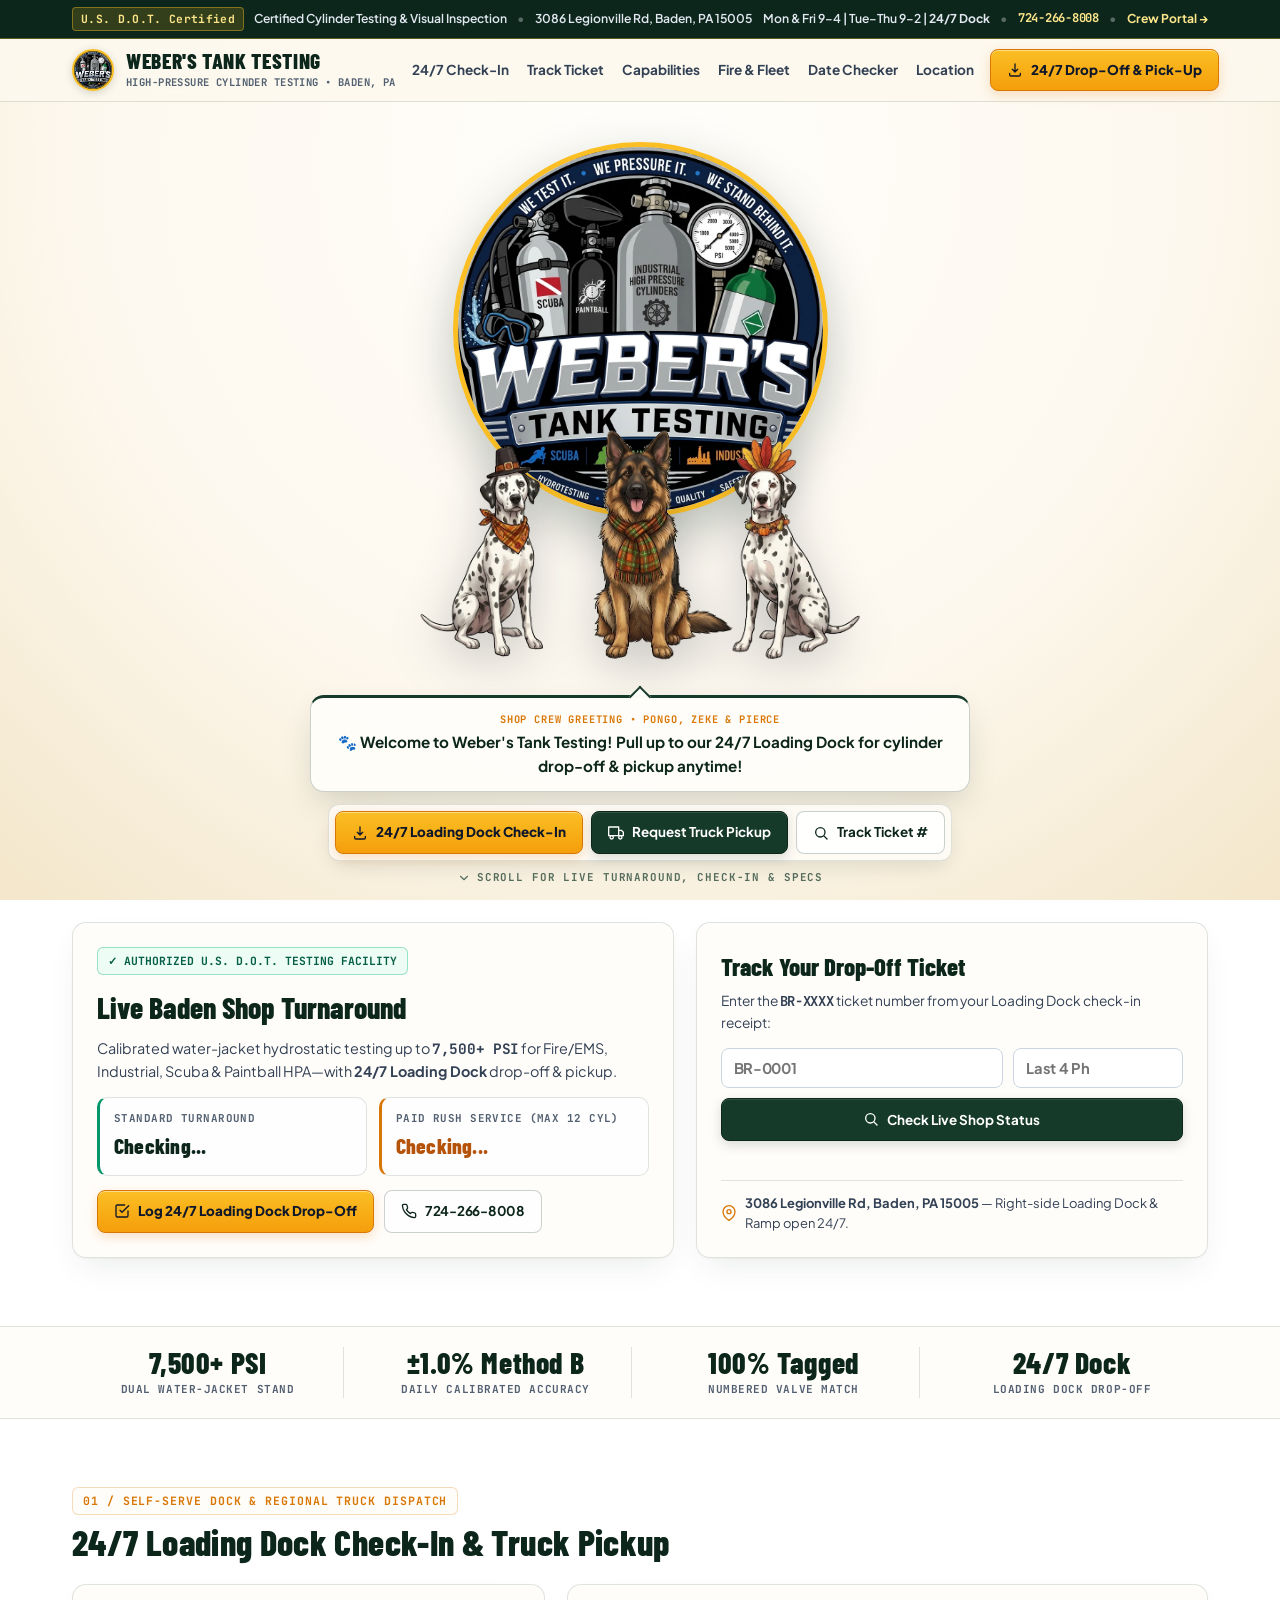
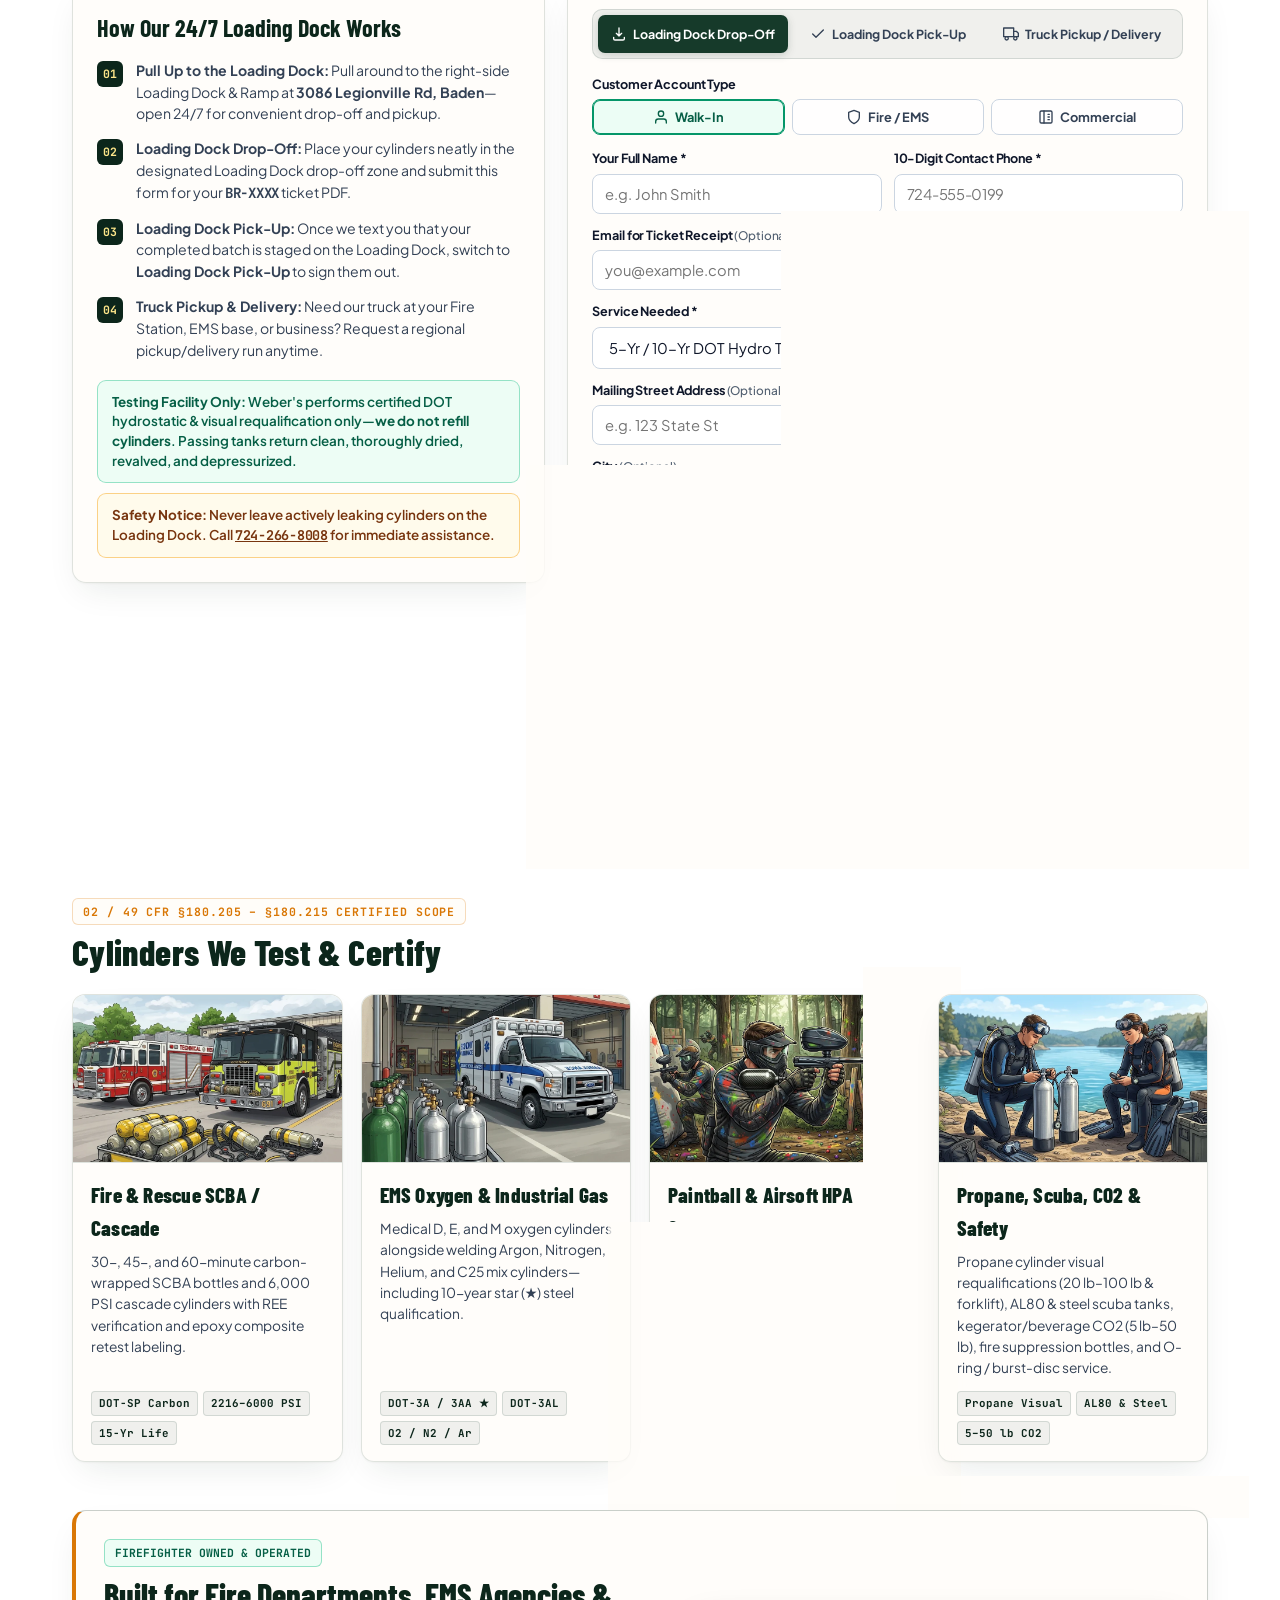
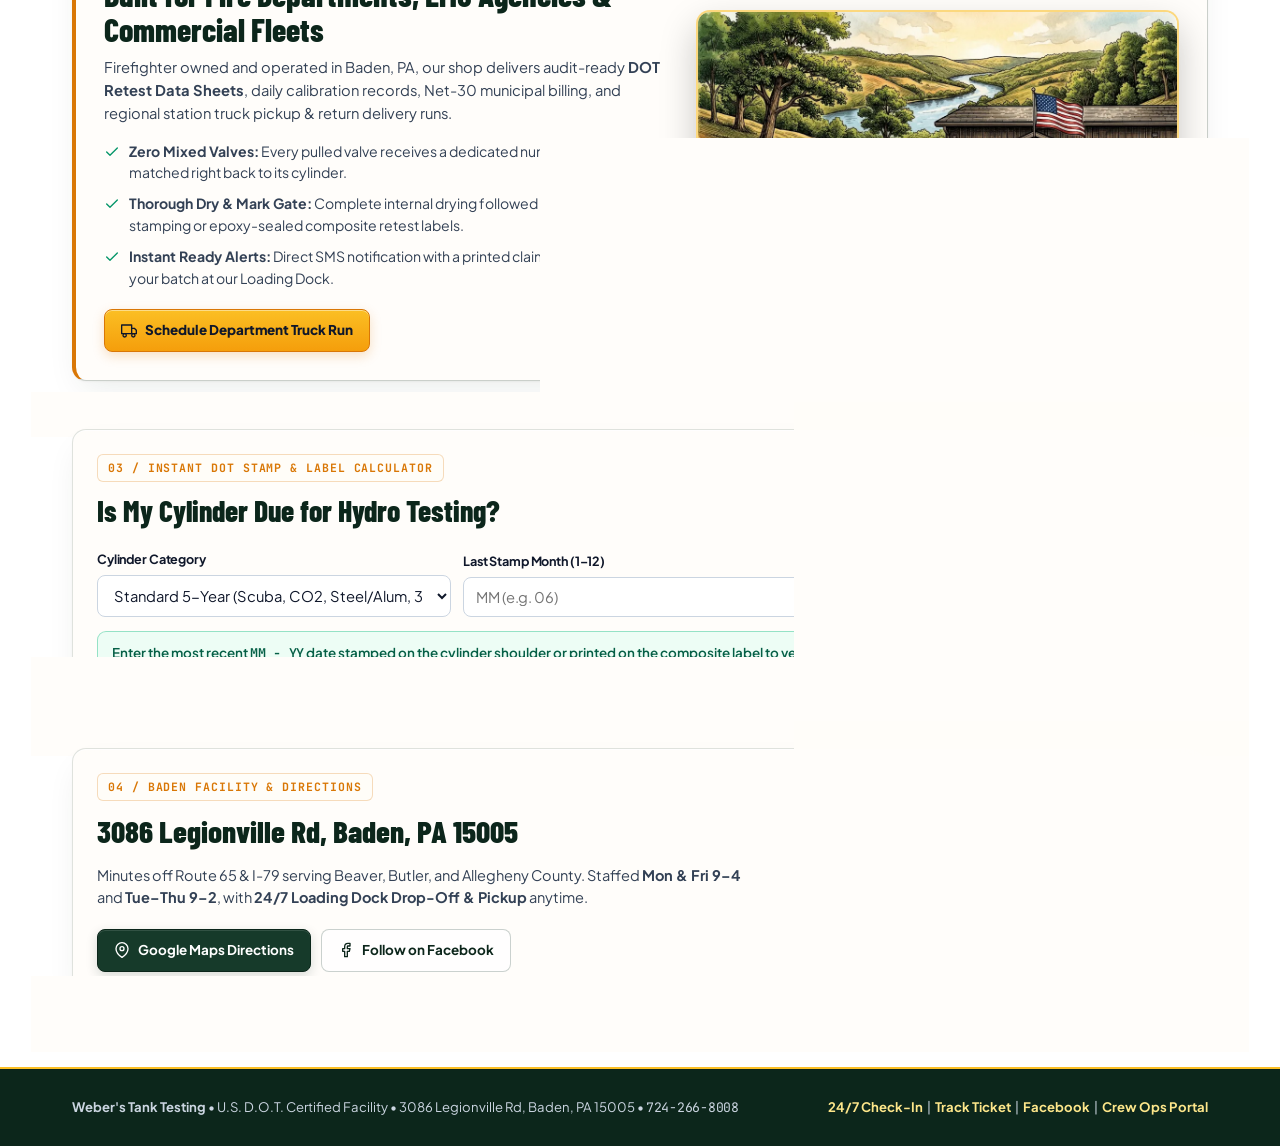
==== commit 4196ea6c: "v13.3: Show Day Notes on Wall Calendar, Live TV Dashboard & Ops Huddle + sync Rolodex to Google Shee" ====
--- a/static/landing.html
+++ b/static/landing.html
@@ -12,7 +12,7 @@
   <link href="https://fonts.googleapis.com/css2?family=Barlow+Condensed:wght@600;700;800&family=JetBrains+Mono:wght@500;700&family=Plus+Jakarta+Sans:wght@500;600;700;800&display=swap" rel="stylesheet" />
     <meta property="og:title" content="Weber's Tank Testing | Certified Cylinder Testing — Baden, PA" />
   <meta property="og:description" content="Certified hydrostatic cylinder testing up to 7,500+ PSI, propane visual inspections &amp; 24/7 Loading Dock drop-off in Baden, PA." />
-  <meta property="og:image" content="https://weberstanktesting.com/static/images/logo-crest.jpg?v=13.2" />
+  <meta property="og:image" content="https://weberstanktesting.com/static/images/logo-crest.jpg?v=13.3" />
   <meta property="og:type" content="website" />
   <script type="application/ld+json">
   {
@@ -629,7 +629,7 @@
   <header class="site-nav" id="stickySiteNav">
     <div class="wrap nav-inner">
       <a href="#" class="brand">
-        <img src="/static/images/logo-crest.png?v=13.2" alt="Weber's Tank Testing" onerror="this.src='/icon.svg'" />
+        <img src="/static/images/logo-crest.png?v=13.3" alt="Weber's Tank Testing" onerror="this.src='/icon.svg'" />
         <div>
           <span class="brand-title">Weber's Tank Testing</span>
           <span class="brand-sub">HIGH-PRESSURE CYLINDER TESTING • BADEN, PA</span>
@@ -654,9 +654,9 @@
   <div class="fixed-brand-stage" id="fixedBrandStage" aria-hidden="true">
     <div class="crest-arch-wrap" id="heroCrestWrap">
       <img id="heroHolidayArchImg" class="stage-holiday-arch-img" alt="" hidden />
-      <img src="/static/images/logo-crest.jpg?v=13.2" alt="Weber's Tank Testing Crest" class="stage-crest-logo" onerror="this.src='/icon.svg'" />
+      <img src="/static/images/logo-crest.jpg?v=13.3" alt="Weber's Tank Testing Crest" class="stage-crest-logo" onerror="this.src='/icon.svg'" />
     </div>
-    <img id="heroDogsImg" src="/static/images/dogs-thanksgiving.png?v=13.2" alt="Pongo, Zeke & Pierce" class="stage-dogs-cutout" onerror="this.onerror=null;this.src='/static/images/dogs-classic.png?v=13.2';" />
+    <img id="heroDogsImg" src="/static/images/dogs-thanksgiving.png?v=13.3" alt="Pongo, Zeke & Pierce" class="stage-dogs-cutout" onerror="this.onerror=null;this.src='/static/images/dogs-classic.png?v=13.3';" />
   </div>
 
   <!-- SCROLLING FOREGROUND LAYER -->
@@ -1047,7 +1047,7 @@
             </a>
           </div>
           <div class="fleet-showcase-single">
-            <img loading="lazy" decoding="async" src="/static/images/shop-yard-color.jpg?v=13.2"
+            <img loading="lazy" decoding="async" src="/static/images/shop-yard-color.jpg?v=13.3"
                  onerror="this.onerror=null;this.src='/static/images/merch/merch-shop-scene.jpg'"
                  alt="Weber's Tank Testing 3086 Legionville Rd Shop, 1956 American LaFrance Ladder Truck & Shop Dogs" />
           </div>
@@ -1263,14 +1263,14 @@
                 img.src = jpgUrl;
                 img.classList.toggle('photo-fallback', t.dog_image === 'shop-dogs.jpg');
               };
-              probeJpg.onerror = () => { img.src = '/static/images/dogs-classic.png?v=13.2'; img.classList.remove('photo-fallback'); };
+              probeJpg.onerror = () => { img.src = '/static/images/dogs-classic.png?v=13.3'; img.classList.remove('photo-fallback'); };
               probeJpg.src = jpgUrl;
             };
             probePng.src = pngUrl;
           }
         } else if (img) {
           if (archImg) archImg.hidden = true;
-          img.src = '/static/images/dogs-classic.png?v=13.2';
+          img.src = '/static/images/dogs-classic.png?v=13.3';
           img.classList.remove('photo-fallback');
         }
       } catch (_) {}
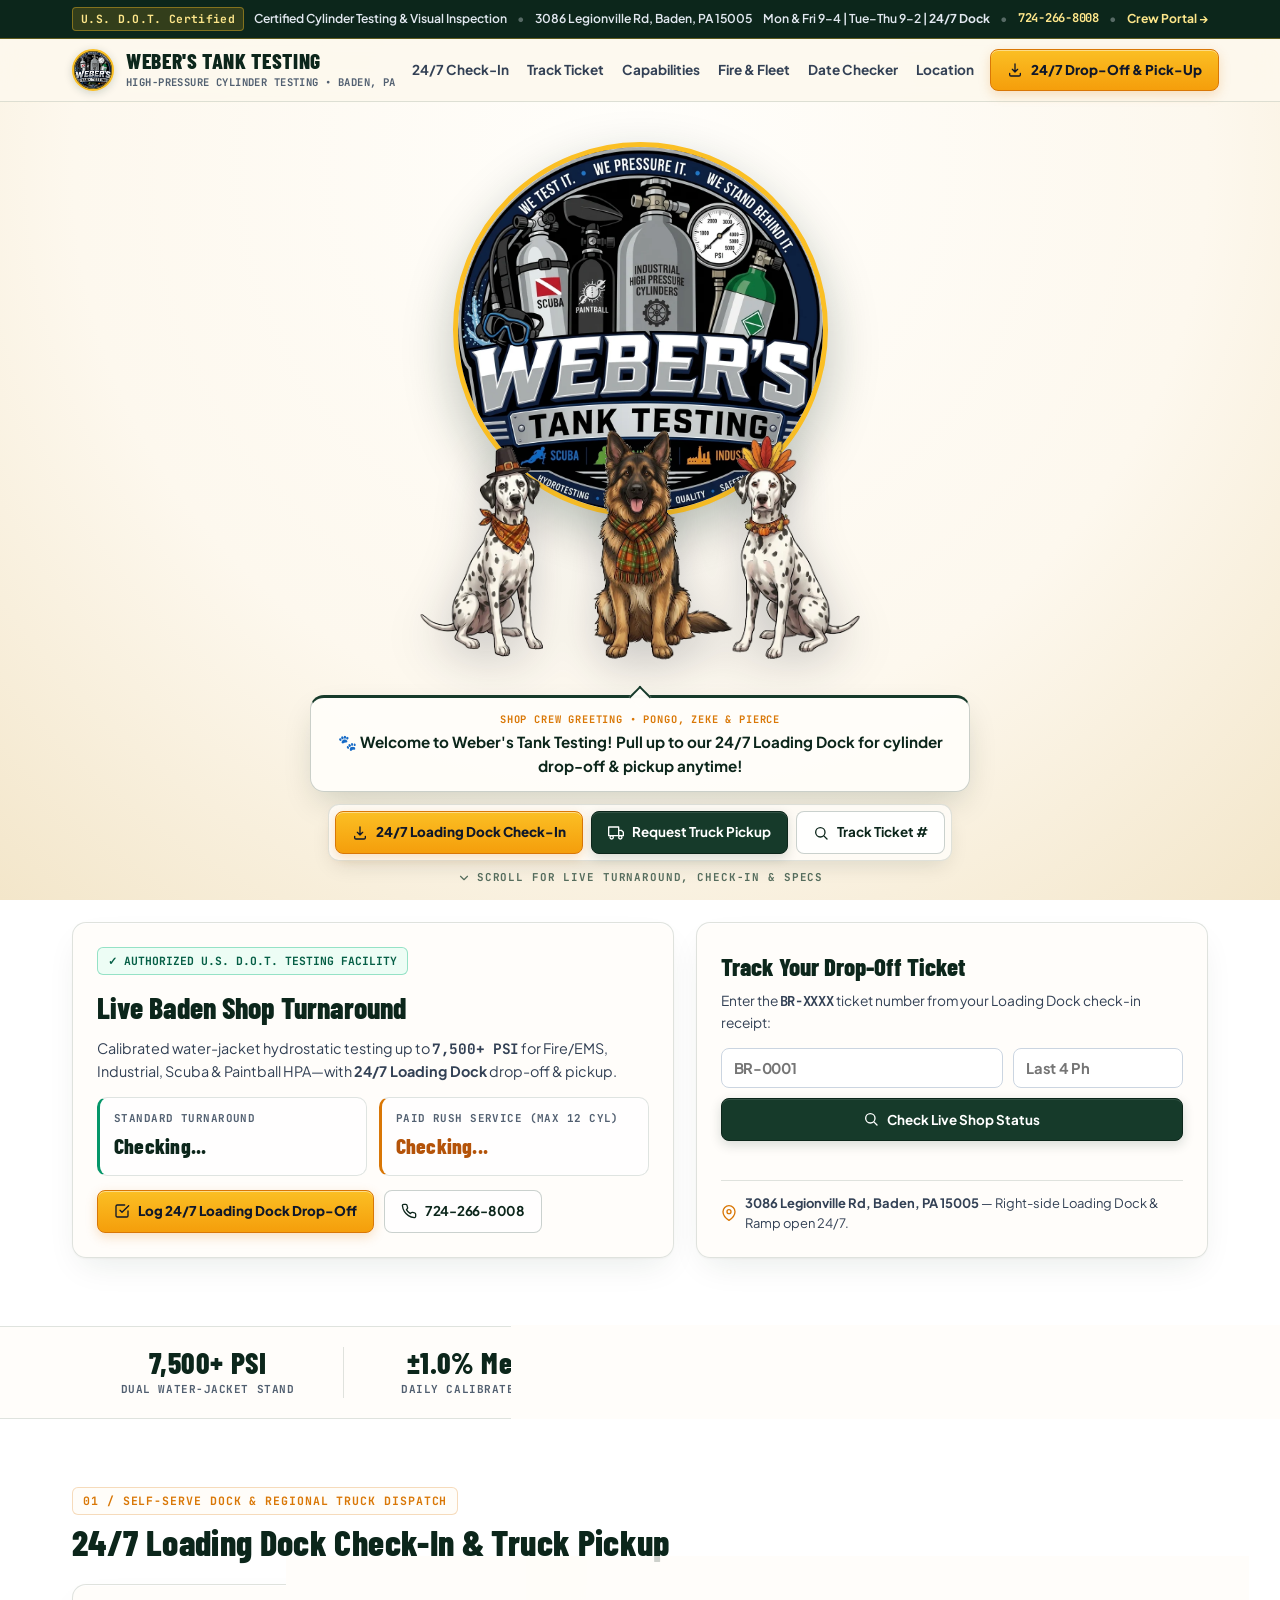
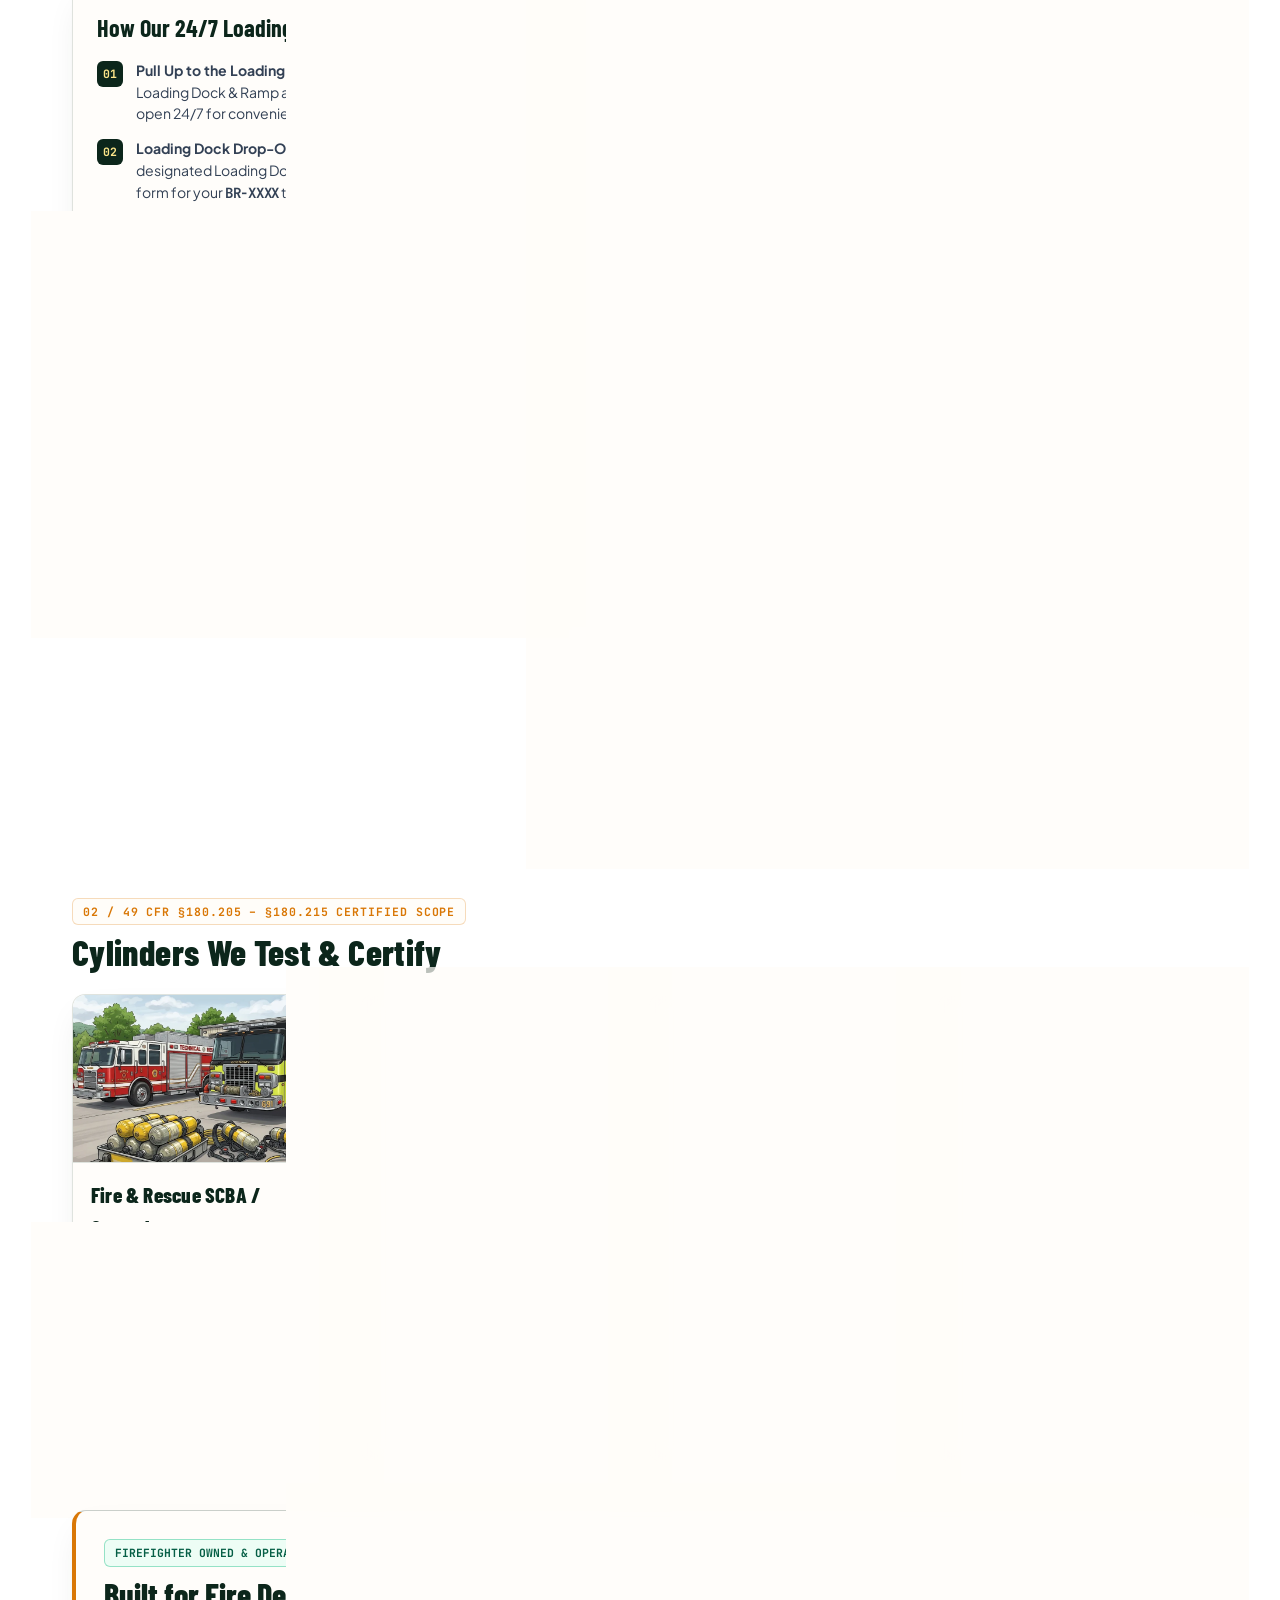
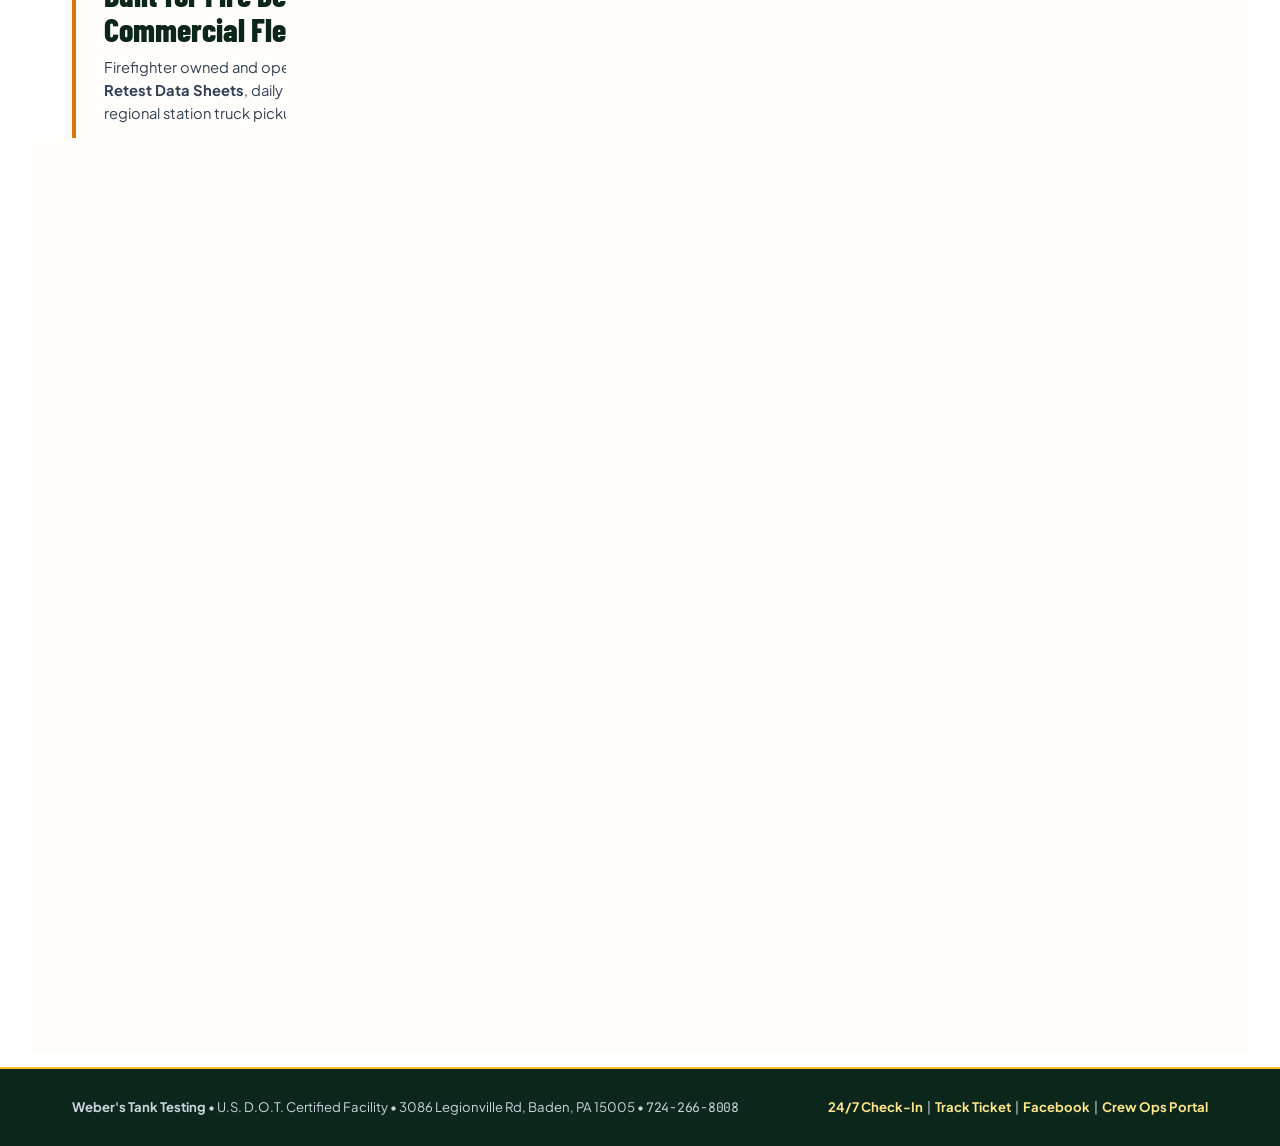
==== commit 8958d01b: "v14.0: Modularize backend routers/services & frontend JS/CSS + add local preview & AI bundler" ====
--- a/static/landing.html
+++ b/static/landing.html
@@ -12,7 +12,7 @@
   <link href="https://fonts.googleapis.com/css2?family=Barlow+Condensed:wght@600;700;800&family=JetBrains+Mono:wght@500;700&family=Plus+Jakarta+Sans:wght@500;600;700;800&display=swap" rel="stylesheet" />
     <meta property="og:title" content="Weber's Tank Testing | Certified Cylinder Testing — Baden, PA" />
   <meta property="og:description" content="Certified hydrostatic cylinder testing up to 7,500+ PSI, propane visual inspections &amp; 24/7 Loading Dock drop-off in Baden, PA." />
-  <meta property="og:image" content="https://weberstanktesting.com/static/images/logo-crest.jpg?v=13.3" />
+  <meta property="og:image" content="https://weberstanktesting.com/static/images/logo-crest.jpg?v=14.0" />
   <meta property="og:type" content="website" />
   <script type="application/ld+json">
   {
@@ -33,574 +33,7 @@
   }
   </script>
   <title>Weber's Tank Testing | Certified Cylinder Testing — Baden, PA</title>
-  <style>
-    :root {
-      --cream: #fdf8ee;
-      --cream-deep: #f3e6ca;
-      --forest: #0c261b;
-      --green: #163a2a;
-      --green-mid: #1f513b;
-      --emerald: #059669;
-      --gold: #d97706;
-      --gold-lt: #f59e0b;
-      --gold-bright: #fbbf24;
-      --slate: #0f172a;
-      --ink-soft: #334155;
-      --muted: #526071;
-      --glass: rgba(255, 253, 248, 0.72);
-      --glass-strong: rgba(255, 253, 249, 0.80);
-      --border: rgba(15, 46, 32, 0.13);
-      --border-strong: rgba(15, 46, 32, 0.22);
-      --shadow-card: 0 1px 2px rgba(15, 46, 32, 0.04), 0 14px 34px -10px rgba(15, 46, 32, 0.10);
-      --font-display: 'Barlow Condensed', system-ui, sans-serif;
-      --font-sans: 'Plus Jakarta Sans', system-ui, -apple-system, sans-serif;
-      --font-mono: 'JetBrains Mono', ui-monospace, monospace;
-    }
-
-    * { box-sizing: border-box; scroll-behavior: smooth; }
-    [hidden] { display: none !important; }
-
-    body {
-      margin: 0;
-      font-family: var(--font-sans);
-      background: radial-gradient(circle at 50% 18%, #fffefb 0%, var(--cream) 58%, var(--cream-deep) 100%);
-      background-attachment: fixed;
-      color: var(--slate);
-      line-height: 1.55;
-      overflow-x: hidden;
-      -webkit-font-smoothing: antialiased;
-    }
-
-    .mono { font-family: var(--font-mono); letter-spacing: -0.02em; }
-    .ico { width: 16px; height: 16px; stroke: currentColor; stroke-width: 2; fill: none; stroke-linecap: round; stroke-linejoin: round; flex-shrink: 0; }
-    .wrap { max-width: 1180px; margin: 0 auto; padding: 0 22px; }
-
-    /* =====================================================================
-       CONSOLIDATED TOP COMPLIANCE BAR + ARCHITECTURAL STICKY HEADER
-       ===================================================================== */
-    .top-chrome { position: relative; z-index: 62; }
-    .util-bar {
-      background: var(--forest);
-      color: #e2e8f0;
-      font-size: 0.76rem;
-      font-weight: 600;
-      padding: 7px 0;
-      border-bottom: 1px solid rgba(251, 191, 36, 0.35);
-    }
-    .util-inner { display: flex; justify-content: space-between; align-items: center; flex-wrap: wrap; gap: 10px; }
-    .util-left, .util-right { display: flex; align-items: center; gap: 10px; flex-wrap: wrap; }
-    .util-rin {
-      font-family: var(--font-mono); font-size: 0.71rem; font-weight: 700;
-      background: rgba(251, 191, 36, 0.16); color: #fde68a; border: 1px solid rgba(251, 191, 36, 0.4);
-      padding: 2px 8px; border-radius: 4px; letter-spacing: 0.03em;
-    }
-    .util-holiday-chip {
-      font-family: var(--font-mono); font-size: 0.71rem; font-weight: 700;
-      background: linear-gradient(90deg, rgba(180, 83, 9, 0.45), rgba(153, 27, 27, 0.45));
-      color: #fef3c7; border: 1px solid rgba(251, 191, 36, 0.5);
-      padding: 2px 9px; border-radius: 999px;
-    }
-    .util-bar a { color: #fde68a; text-decoration: none; font-weight: 700; transition: opacity 0.15s; }
-    .util-bar a:hover { opacity: 0.85; text-decoration: underline; }
-    .sep-dot { opacity: 0.35; }
-
-    .site-nav {
-      position: sticky; top: 0; z-index: 60;
-      background: rgba(253, 248, 238, 0.86);
-      backdrop-filter: blur(16px) saturate(140%);
-      -webkit-backdrop-filter: blur(16px) saturate(140%);
-      border-bottom: 1px solid var(--border);
-      padding: 10px 0;
-      transition: box-shadow 0.2s ease, background 0.2s ease;
-    }
-    .site-nav.scrolled {
-      background: rgba(253, 248, 238, 0.94);
-      box-shadow: 0 8px 24px -12px rgba(12, 38, 27, 0.16);
-    }
-    .nav-inner { display: flex; justify-content: space-between; align-items: center; gap: 16px; }
-    .brand { display: flex; align-items: center; gap: 12px; text-decoration: none; color: var(--forest); flex-shrink: 0; }
-    .brand img {
-      width: 42px; height: 42px; border-radius: 50%;
-      border: 2px solid var(--gold-bright); object-fit: cover; background: #0b2219;
-      box-shadow: 0 2px 8px rgba(12, 38, 27, 0.18);
-    }
-    .brand-title {
-      display: block; font-family: var(--font-display); font-size: 1.34rem;
-      font-weight: 800; letter-spacing: 0.03em; line-height: 1; color: var(--forest); text-transform: uppercase;
-    }
-    .brand-sub {
-      display: block; font-family: var(--font-mono); font-size: 0.66rem;
-      font-weight: 700; color: var(--muted); letter-spacing: 0.04em; margin-top: 2px;
-    }
-
-    .nav-links { display: flex; align-items: center; gap: 18px; white-space: nowrap; flex-shrink: 0; }
-    .nav-links a { white-space: nowrap; }
-    .nav-links a {
-      color: var(--ink-soft); text-decoration: none; font-size: 0.85rem; font-weight: 700;
-      padding: 4px 0; position: relative; transition: color 0.15s;
-    }
-    .nav-links a::after {
-      content: ''; position: absolute; left: 0; right: 0; bottom: -2px; height: 2px;
-      background: var(--gold); transform: scaleX(0); transform-origin: center; transition: transform 0.18s ease;
-    }
-    .nav-links a:hover { color: var(--forest); }
-    .nav-links a:hover::after { transform: scaleX(1); }
-    @media (max-width: 1120px) { .nav-links { display: none; } }
-
-    /* Tactile Industrial Buttons */
-    .btn {
-      display: inline-flex; align-items: center; justify-content: center; gap: 8px;
-      padding: 10px 16px; border-radius: 8px; font-family: var(--font-sans);
-      font-size: 0.84rem; font-weight: 700; text-decoration: none; cursor: pointer;
-      transition: transform 0.12s ease, box-shadow 0.15s ease, background 0.15s ease;
-      white-space: nowrap; border: 1px solid transparent;
-    }
-    .btn:active { transform: translateY(1px); }
-    .btn-gold {
-      background: linear-gradient(180deg, #fbbf24 0%, #f59e0b 100%);
-      color: #0f172a !important; border-color: #d97706; font-weight: 800;
-      box-shadow: inset 0 1px 0 rgba(255, 255, 255, 0.45), 0 4px 12px rgba(217, 119, 6, 0.22);
-    }
-    .btn-gold:hover { background: linear-gradient(180deg, #fcd34d 0%, #f59e0b 100%); box-shadow: 0 6px 16px rgba(217, 119, 6, 0.30); }
-    .btn-forest {
-      background: var(--green); color: #ffffff !important; border-color: var(--forest);
-      box-shadow: inset 0 1px 0 rgba(255, 255, 255, 0.12), 0 4px 12px rgba(12, 38, 27, 0.16);
-    }
-    .btn-forest:hover { background: var(--forest); }
-    .btn-outline {
-      background: rgba(255, 255, 255, 0.85); color: var(--forest) !important;
-      border-color: var(--border-strong);
-    }
-    .btn-outline:hover { background: #ffffff; border-color: var(--forest); }
-
-
-    /* =====================================================================
-       SCROLLING FOREGROUND LAYER & SPEECH CALLOUT
-       ===================================================================== */
-    .scroll-foreground { position: relative; z-index: 5; background: transparent; }
-
-    .hero-opening-spacer {
-      min-height: calc(100svh - 94px);
-      display: flex; flex-direction: column; justify-content: flex-end; align-items: center;
-      padding: 0 16px clamp(14px, 2.5vh, 26px);
-      pointer-events: none;
-    }
-    .greeting-fade-wrap {
-      pointer-events: auto; text-align: center; max-width: 660px; width: 100%;
-      will-change: opacity, transform;
-    }
-    .dog-speech-bubble {
-      position: relative;
-      background: rgba(255, 253, 249, 0.96);
-      border: 1.5px solid var(--border-strong);
-      border-top: 3px solid var(--green);
-      border-radius: 14px;
-      padding: 13px 20px 14px;
-      margin: 0 auto 12px;
-      font-size: clamp(0.86rem, 1.3vw, 0.95rem);
-      font-weight: 700;
-      color: var(--forest);
-      box-shadow: 0 14px 34px -8px rgba(12, 38, 27, 0.20);
-    }
-    .dog-speech-bubble::before {
-      content: ''; position: absolute; top: -9px; left: 50%;
-      width: 14px; height: 14px; background: rgba(255, 253, 249, 0.98);
-      border-top: 2px solid var(--green); border-left: 2px solid var(--green);
-      transform: translateX(-50%) rotate(45deg);
-    }
-    .speech-eyebrow {
-      display: block; font-family: var(--font-mono); font-size: 0.65rem; font-weight: 700;
-      text-transform: uppercase; letter-spacing: 0.08em; color: var(--gold); margin-bottom: 3px;
-    }
-
-    .hero-quick-bar {
-      display: inline-flex; flex-wrap: wrap; justify-content: center; align-items: center; gap: 8px;
-      background: rgba(255, 253, 248, 0.86);
-      backdrop-filter: blur(10px); -webkit-backdrop-filter: blur(10px);
-      padding: 6px; border-radius: 11px; border: 1px solid var(--border);
-      box-shadow: 0 8px 22px -6px rgba(12, 38, 27, 0.14);
-    }
-    .scroll-hint {
-      margin-top: 8px; font-family: var(--font-mono); font-size: 0.68rem; font-weight: 700;
-      color: var(--green); letter-spacing: 0.08em; text-transform: uppercase; opacity: 0.72;
-      display: flex; align-items: center; justify-content: center; gap: 6px;
-    }
-
-    /* =====================================================================
-       ARCHITECTURAL FROSTED GLASS CARDS & EDITORIAL SECTION HEADERS
-       ===================================================================== */
-    .glass-card {
-      background: var(--glass-strong);
-      backdrop-filter: blur(12px) saturate(135%);
-      -webkit-backdrop-filter: blur(12px) saturate(135%);
-      border: 1px solid var(--border);
-      box-shadow: inset 0 1px 0 rgba(255, 255, 255, 0.88), var(--shadow-card);
-      border-radius: 14px;
-      padding: 24px;
-    }
-
-    .sec { padding: 42px 0; background: transparent; }
-    .sec-hdr { margin-bottom: 22px; }
-    .sec-eyebrow {
-      display: inline-flex; align-items: center; gap: 8px;
-      font-family: var(--font-mono); font-size: 0.72rem; font-weight: 700;
-      text-transform: uppercase; letter-spacing: 0.08em; color: var(--gold);
-      background: rgba(255, 253, 248, 0.82); padding: 4px 10px; border-radius: 6px;
-      border: 1px solid rgba(217, 119, 6, 0.25);
-    }
-    .sec-hdr h2 {
-      margin: 8px 0 0; font-family: var(--font-display); font-size: clamp(1.85rem, 3vw, 2.25rem);
-      font-weight: 800; letter-spacing: 0.01em; color: var(--forest); line-height: 1.08;
-      text-shadow: 0 1px 0 rgba(255, 255, 255, 0.8);
-    }
-
-    .badge-rin {
-      display: inline-flex; align-items: center; gap: 6px;
-      font-family: var(--font-mono); font-size: 0.71rem; font-weight: 700;
-      background: rgba(236, 253, 245, 0.92); border: 1px solid rgba(16, 185, 129, 0.4);
-      color: #065f46; padding: 4px 10px; border-radius: 6px; text-transform: uppercase;
-    }
-
-    .top-action-grid { display: grid; grid-template-columns: 1.08fr 0.92fr; gap: 22px; align-items: stretch; }
-    @media (max-width: 880px) { .top-action-grid { grid-template-columns: 1fr; } }
-
-    .sla-tile {
-      padding: 12px 14px; border-radius: 10px; border: 1px solid var(--border);
-      background: rgba(255, 255, 255, 0.78);
-    }
-    .sla-tile.std { border-left: 3px solid var(--emerald); }
-    .sla-tile.rush { border-left: 3px solid var(--gold); }
-    .sla-tile small {
-      display: block; font-family: var(--font-mono); font-size: 0.68rem; font-weight: 700;
-      text-transform: uppercase; letter-spacing: 0.04em; color: var(--muted); margin-bottom: 3px;
-    }
-    .sla-tile strong { font-family: var(--font-display); font-size: 1.35rem; font-weight: 800; color: var(--forest); letter-spacing: 0.01em; }
-
-    .step-dots { display: grid; grid-template-columns: repeat(5, 1fr); gap: 6px; margin-top: 10px; }
-    .step-dot { height: 6px; border-radius: 999px; background: rgba(148, 163, 184, 0.35); }
-    .step-dot.done { background: var(--emerald); }
-
-    /* KPI Telemetry Strip */
-    .kpi-band {
-      margin: 26px 0;
-      background: var(--glass);
-      backdrop-filter: blur(12px); -webkit-backdrop-filter: blur(12px);
-      border-top: 1px solid var(--border); border-bottom: 1px solid var(--border);
-      padding: 20px 0;
-    }
-    .kpi-grid { display: grid; grid-template-columns: repeat(4, 1fr); gap: 16px; }
-    .kpi-item { text-align: center; border-right: 1px solid var(--border); padding: 0 10px; }
-    .kpi-item:last-child { border-right: none; }
-    @media (max-width: 720px) {
-      .kpi-grid { grid-template-columns: repeat(2, 1fr); gap: 18px; }
-      .kpi-item:nth-child(2) { border-right: none; }
-    }
-    .kpi-item strong {
-      display: block; font-family: var(--font-display); font-size: 1.85rem;
-      font-weight: 800; color: var(--forest); line-height: 1.05; letter-spacing: 0.02em;
-    }
-    .kpi-item span {
-      display: block; font-family: var(--font-mono); font-size: 0.69rem; font-weight: 700;
-      color: var(--muted); text-transform: uppercase; letter-spacing: 0.05em; margin-top: 3px;
-    }
-
-    /* Portal Steps & Clean Segmented Switcher */
-    .portal-grid { display: grid; grid-template-columns: 0.85fr 1.15fr; gap: 22px; align-items: start; }
-    @media (max-width: 880px) { .portal-grid { grid-template-columns: 1fr; } }
-
-    .step-list { list-style: none; padding: 0; margin: 14px 0 18px; display: flex; flex-direction: column; gap: 13px; }
-    .step-list li { display: grid; grid-template-columns: 28px 1fr; gap: 11px; align-items: start; font-size: 0.88rem; color: var(--ink-soft); }
-    .step-num {
-      width: 26px; height: 26px; border-radius: 6px; background: var(--forest); color: #fde68a;
-      font-family: var(--font-mono); font-size: 0.72rem; font-weight: 700;
-      display: flex; align-items: center; justify-content: center; margin-top: 1px;
-    }
-
-    .seg-track {
-      display: grid; grid-template-columns: repeat(3, 1fr); gap: 5px;
-      background: rgba(15, 46, 32, 0.06); padding: 5px; border-radius: 10px;
-      border: 1px solid var(--border); margin-bottom: 16px;
-    }
-    @media (max-width: 540px) { .seg-track { grid-template-columns: 1fr; } }
-    .mode-tab {
-      display: flex; align-items: center; justify-content: center; gap: 6px;
-      padding: 10px 8px; border-radius: 7px; border: 1px solid transparent;
-      background: transparent; font-family: var(--font-sans); font-weight: 700;
-      font-size: 0.78rem; color: var(--ink-soft); cursor: pointer; transition: all 0.15s;
-    }
-    .mode-tab:hover { color: var(--forest); background: rgba(255, 255, 255, 0.55); }
-    .mode-tab.active-drop { background: var(--green); color: #ffffff; box-shadow: 0 2px 8px rgba(12, 38, 27, 0.18); }
-    .mode-tab.active-pick { background: #0369a1; color: #ffffff; box-shadow: 0 2px 8px rgba(3, 105, 161, 0.22); }
-    .mode-tab.active-truck { background: #b45309; color: #ffffff; box-shadow: 0 2px 8px rgba(180, 83, 9, 0.22); }
-
-    .acct-pills { display: grid; grid-template-columns: repeat(3, 1fr); gap: 7px; margin-bottom: 14px; }
-    @media (max-width: 500px) { .acct-pills { grid-template-columns: 1fr; } }
-    .acct-pill {
-      display: flex; align-items: center; justify-content: center; gap: 6px;
-      padding: 9px 8px; border-radius: 8px; border: 1px solid #cbd5e1;
-      background: rgba(255, 255, 255, 0.88); font-family: var(--font-sans);
-      font-weight: 700; font-size: 0.8rem; cursor: pointer; color: var(--ink-soft); transition: all 0.14s;
-    }
-    .acct-pill:hover { border-color: var(--green-mid); color: var(--forest); }
-    .acct-pill.active { background: #ecfdf5; border-color: var(--emerald); color: #065f46; box-shadow: inset 0 0 0 1px var(--emerald); }
-
-    /* Calm Sentence-Case Form Typography */
-    label {
-      display: block; font-size: 0.79rem; font-weight: 700;
-      color: var(--slate); margin-bottom: 5px; letter-spacing: -0.01em;
-    }
-    label .opt { font-weight: 500; color: var(--muted); font-size: 0.74rem; }
-    input:not([type="checkbox"]), select, textarea {
-      width: 100%; padding: 10px 12px; border: 1px solid #cbd5e1; border-radius: 8px;
-      font-family: var(--font-sans); font-size: 0.92rem; color: var(--slate);
-      background: rgba(255, 255, 255, 0.94); transition: border-color 0.15s, box-shadow 0.15s;
-    }
-    input:not([type="checkbox"]):focus, select:focus, textarea:focus {
-      outline: none; border-color: var(--green-mid); box-shadow: 0 0 0 3px rgba(31, 81, 59, 0.14); background: #ffffff;
-    }
-    .form-grid { display: grid; grid-template-columns: 1fr 1fr; gap: 12px; }
-    @media (max-width: 560px) { .form-grid { grid-template-columns: 1fr; } }
-
-    .chip-row { display: flex; gap: 6px; flex-wrap: wrap; margin: 6px 0 8px; }
-    .quick-chip {
-      background: rgba(255, 255, 255, 0.9); color: var(--green); border: 1px solid rgba(22, 58, 42, 0.25);
-      border-radius: 6px; padding: 5px 10px; font-family: var(--font-mono); font-size: 0.73rem;
-      font-weight: 700; cursor: pointer; transition: all 0.12s;
-    }
-    .quick-chip:hover { background: #ecfdf5; border-color: var(--emerald); color: #065f46; }
-
-    .rush-toggle-box {
-      grid-column: 1 / -1; background: rgba(255, 251, 235, 0.9);
-      border: 1px solid rgba(217, 119, 6, 0.38); padding: 10px 13px; border-radius: 8px;
-    }
-    .btn-submit {
-      width: 100%; background: var(--green); color: #ffffff; border: 1px solid var(--forest);
-      padding: 13px 16px; border-radius: 8px; font-family: var(--font-sans); font-size: 0.94rem;
-      font-weight: 800; cursor: pointer; margin-top: 14px; display: inline-flex;
-      align-items: center; justify-content: center; gap: 8px;
-      box-shadow: inset 0 1px 0 rgba(255,255,255,0.14), 0 4px 12px rgba(12, 38, 27, 0.16);
-      transition: background 0.15s;
-    }
-    .btn-submit:hover { background: var(--forest); }
-
-    .alert-box { padding: 11px 14px; border-radius: 9px; font-weight: 600; font-size: 0.84rem; margin-top: 10px; line-height: 1.48; }
-    .alert-ok { background: rgba(236, 253, 245, 0.92); border: 1px solid rgba(16, 185, 129, 0.4); color: #065f46; }
-    .alert-warn { background: rgba(255, 251, 235, 0.92); border: 1px solid rgba(245, 158, 11, 0.45); color: #78350f; }
-    .alert-bad { background: rgba(254, 242, 242, 0.94); border: 1px solid rgba(239, 68, 68, 0.45); color: #991b1b; }
-
-    /* Capability Cards & Fleet Split */
-    .cap-grid { display: grid; grid-template-columns: repeat(auto-fit, minmax(255px, 1fr)); gap: 18px; }
-    .cap-card {
-      background: var(--glass);
-      backdrop-filter: blur(12px); -webkit-backdrop-filter: blur(12px);
-      border: 1px solid var(--border); border-radius: 13px; overflow: hidden;
-      box-shadow: inset 0 1px 0 rgba(255,255,255,0.85), var(--shadow-card);
-      display: flex; flex-direction: column; transition: transform 0.18s ease, box-shadow 0.18s ease;
-    }
-    .cap-card:hover { transform: translateY(-3px); box-shadow: 0 18px 36px -12px rgba(12, 38, 27, 0.16); }
-    .cap-img-wrap { height: 168px; overflow: hidden; border-bottom: 1px solid var(--border); }
-    .cap-card img { width: 100%; height: 100%; object-fit: cover; transition: transform 0.35s ease; }
-    .cap-card:hover img { transform: scale(1.04); }
-    .cap-body { padding: 16px 18px; flex: 1; display: flex; flex-direction: column; justify-content: space-between; }
-    .cap-body h3 { margin: 0 0 6px; font-family: var(--font-display); font-size: 1.32rem; font-weight: 800; color: var(--forest); letter-spacing: 0.01em; }
-    .spec-tags { display: flex; gap: 5px; flex-wrap: wrap; margin-top: 12px; }
-    .spec-tag {
-      font-family: var(--font-mono); font-size: 0.68rem; font-weight: 700; padding: 3px 7px;
-      border-radius: 4px; background: rgba(15, 46, 32, 0.06); color: var(--forest); border: 1px solid var(--border);
-    }
-
-    .fleet-banner {
-      background: var(--glass-strong);
-      backdrop-filter: blur(12px); -webkit-backdrop-filter: blur(12px);
-      border: 1px solid var(--border-strong); border-left: 4px solid var(--gold);
-      border-radius: 14px; padding: 28px;
-      display: grid; grid-template-columns: 1.08fr 0.92fr; gap: 26px; align-items: center;
-      box-shadow: var(--shadow-card);
-    }
-    @media (max-width: 860px) { .fleet-banner { grid-template-columns: 1fr; padding: 20px; } }
-    .check-list { list-style: none; padding: 0; margin: 0 0 20px; display: flex; flex-direction: column; gap: 9px; font-size: 0.88rem; color: var(--ink-soft); }
-    .check-list li { display: flex; align-items: flex-start; gap: 9px; }
-    .check-list svg { color: var(--emerald); margin-top: 3px; }
-    .fleet-imgs { display: grid; grid-template-columns: 1fr 1fr; gap: 12px; }
-    .fleet-imgs img { width: 100%; height: 192px; object-fit: cover; border-radius: 10px; border: 1px solid var(--border-strong); }
-
-    footer {
-      background: var(--forest); color: #cbd5e1; padding: 28px 0; font-size: 0.82rem;
-      border-top: 2px solid var(--gold-bright); position: relative; z-index: 6; margin-top: 28px;
-    }
-    footer a { color: #fde68a; text-decoration: none; font-weight: 700; }
-    footer a:hover { text-decoration: underline; }
-  
-    /* =====================================================================
-       v10.0 UNIVERSAL RESPONSIVE SYSTEM (PHONES, IPADS, LAPTOPS & DESKTOPS)
-       ===================================================================== */
-    html, body {
-      max-width: 100%;
-      overflow-x: clip;
-    }
-    .cta-short { display: none; }
-    .sla-grid { display: grid; grid-template-columns: 1fr 1fr; gap: 12px; }
-    .track-inputs-grid { display: grid; grid-template-columns: 1.25fr 0.75fr; gap: 10px; margin-bottom: 10px; }
-    .city-state-zip-grid { grid-column: 1 / -1; display: grid; grid-template-columns: 1.5fr 80px 1fr; gap: 10px; }
-    .top-action-grid > *, .portal-grid > *, .form-grid > *, .cap-grid > *, .fleet-banner > * { min-width: 0; }
-
-
-    /* Tablets & Compact Laptops (<= 1024px) */
-    @media (max-width: 1024px) {
-      .wrap { padding: 0 16px; }
-      .glass-card { padding: 20px; }
-      .sec { padding: 32px 0; }
-    }
-
-    /* Phones & Phablets — iPhone SE/14/16, Pixel, Samsung Galaxy (<= 680px) */
-    @media (max-width: 680px) {
-      /* Prevent iOS Safari violent zoom on input tap */
-      input:not([type="checkbox"]), select, textarea {
-        font-size: 16px !important;
-      }
-
-      /* Crisp 1-Row Top Compliance Bar on Mobile (Kills 5-Line Wrapped Wall) */
-      .util-bar { padding: 5px 0; font-size: 0.72rem; }
-      .util-inner { justify-content: space-between; flex-wrap: nowrap; gap: 6px; }
-      .util-left span:not(.util-rin),
-      .util-right span:not(#pubHolidayBanner) { display: none; }
-      #pubHolidayBanner {
-        font-size: 0.65rem; padding: 1px 7px; max-width: 44vw;
-        overflow: hidden; text-overflow: ellipsis; white-space: nowrap;
-      }
-
-      /* Non-Overflowing Sticky Glass Header on Narrow Phones */
-      .site-nav { padding: 8px 0; }
-      .nav-inner { gap: 8px; }
-      .brand { gap: 8px; min-width: 0; }
-      .brand img { width: 34px; height: 34px; }
-      .brand-title { font-size: 1.08rem; }
-      .brand-sub { font-size: 0.58rem; }
-      .cta-full { display: none; }
-      .cta-short { display: inline; }
-      .site-nav .btn-gold { padding: 8px 11px; font-size: 0.76rem; }
-
-      .hero-opening-spacer {
-        min-height: calc(100dvh - 82px) !important;
-        padding: 0 12px 14px !important;
-      }
-      .dog-speech-bubble {
-        padding: 10px 13px 11px;
-        font-size: 0.81rem;
-        line-height: 1.4;
-        margin-bottom: 8px;
-      }
-      .hero-quick-bar {
-        display: grid;
-        grid-template-columns: 1fr 1fr;
-        width: 100%;
-        gap: 6px;
-        padding: 6px;
-        border-radius: 12px;
-      }
-      .hero-quick-bar a:first-child {
-        grid-column: 1 / -1;
-      }
-      .hero-quick-bar .btn {
-        width: 100%;
-        padding: 9px 10px;
-        font-size: 0.79rem;
-      }
-      .scroll-hint { margin-top: 5px; font-size: 0.62rem; }
-
-      /* Mobile Cards, Forms & Grids */
-      .glass-card { padding: 16px 15px; border-radius: 12px; }
-      .sla-grid { grid-template-columns: 1fr; gap: 8px; }
-      .city-state-zip-grid { grid-template-columns: 1fr 1fr; gap: 10px; }
-      .city-state-zip-grid > div:first-child { grid-column: 1 / -1; }
-      .fleet-imgs { grid-template-columns: 1fr; }
-      .fleet-imgs img { height: 165px; }
-      .kpi-item strong { font-size: 1.45rem; }
-      footer .wrap { flex-direction: column; text-align: center; }
-    }
-
-    @media (max-width: 390px) {
-      .brand-sub { display: none; }
-      .track-inputs-grid { grid-template-columns: 1fr; }
-    }
-    /* =====================================================================
-       v12.1 CLASSIC HERO STAGE: CIRCULAR LOGO + WREATH + DOGS OUT IN FRONT
-       ===================================================================== */
-    .brand img {
-      width: 42px; height: 42px; border-radius: 50%;
-      border: 2px solid var(--gold-bright); object-fit: cover; background: #0b2219;
-      box-shadow: 0 2px 8px rgba(12, 38, 27, 0.18);
-    }
-    @media (max-width: 680px) {
-      .util-right a[href^="tel:"] { display: inline-flex !important; font-size: 0.73rem; }
-    }
-    .fixed-brand-stage {
-      position: fixed;
-      left: 0; right: 0; top: 0;
-      height: 100dvh;
-      z-index: 1;
-      pointer-events: none;
-      display: flex;
-      flex-direction: column;
-      align-items: center;
-      justify-content: flex-start;
-      overflow: hidden;
-      will-change: opacity, transform;
-      transform-origin: center 46%;
-    }
-    .crest-arch-wrap {
-      position: relative;
-      width: var(--crest-d, 330px);
-      height: var(--crest-d, 330px);
-      margin-top: var(--crest-top, 152px);
-      flex-shrink: 0;
-      display: flex;
-      align-items: center;
-      justify-content: center;
-    }
-    .stage-holiday-arch-img {
-      position: absolute;
-      inset: -18%;
-      width: 136%;
-      height: 136%;
-      object-fit: contain;
-      z-index: 0;
-      pointer-events: none;
-      filter: drop-shadow(0 8px 18px rgba(44, 24, 16, 0.16));
-    }
-    .stage-crest-logo {
-      width: 100%;
-      height: 100%;
-      border-radius: 50%;
-      border: 5px solid var(--gold-bright);
-      object-fit: cover;
-      background: #0b2219;
-      box-shadow: 0 20px 50px rgba(12, 38, 27, 0.26);
-      position: relative;
-      z-index: 1;
-    }
-    .stage-dogs-cutout {
-      width: min(var(--dogs-w, 560px), 90vw);
-      max-height: var(--dogs-h, 235px);
-      height: auto;
-      object-fit: contain;
-      margin-top: var(--dogs-overlap, -68px);
-      position: relative;
-      z-index: 2;
-      filter: drop-shadow(0 14px 24px rgba(15, 23, 42, 0.22));
-      flex-shrink: 0;
-    }
-    .fleet-showcase-single {
-      border-radius: 14px; overflow: hidden;
-      border: 2px solid rgba(251, 191, 36, 0.55);
-      box-shadow: 0 16px 36px rgba(0, 0, 0, 0.22);
-      background: #fdf8ee;
-    }
-    .fleet-showcase-single img {
-      display: block; width: 100%; height: auto; max-height: 360px; object-fit: cover;
-    }
-
-  </style>
+  <link rel="stylesheet" href="/static/css/landing.css?v=14.0" />
 </head>
 <body>
   <!-- CONSOLIDATED DOT COMPLIANCE + HOLIDAY BAR -->
@@ -629,7 +62,7 @@
   <header class="site-nav" id="stickySiteNav">
     <div class="wrap nav-inner">
       <a href="#" class="brand">
-        <img src="/static/images/logo-crest.png?v=13.3" alt="Weber's Tank Testing" onerror="this.src='/icon.svg'" />
+        <img src="/static/images/logo-crest.png?v=14.0" alt="Weber's Tank Testing" onerror="this.src='/icon.svg'" />
         <div>
           <span class="brand-title">Weber's Tank Testing</span>
           <span class="brand-sub">HIGH-PRESSURE CYLINDER TESTING • BADEN, PA</span>
@@ -654,9 +87,9 @@
   <div class="fixed-brand-stage" id="fixedBrandStage" aria-hidden="true">
     <div class="crest-arch-wrap" id="heroCrestWrap">
       <img id="heroHolidayArchImg" class="stage-holiday-arch-img" alt="" hidden />
-      <img src="/static/images/logo-crest.jpg?v=13.3" alt="Weber's Tank Testing Crest" class="stage-crest-logo" onerror="this.src='/icon.svg'" />
+      <img src="/static/images/logo-crest.jpg?v=14.0" alt="Weber's Tank Testing Crest" class="stage-crest-logo" onerror="this.src='/icon.svg'" />
     </div>
-    <img id="heroDogsImg" src="/static/images/dogs-thanksgiving.png?v=13.3" alt="Pongo, Zeke & Pierce" class="stage-dogs-cutout" onerror="this.onerror=null;this.src='/static/images/dogs-classic.png?v=13.3';" />
+    <img id="heroDogsImg" src="/static/images/dogs-thanksgiving.png?v=14.0" alt="Pongo, Zeke & Pierce" class="stage-dogs-cutout" onerror="this.onerror=null;this.src='/static/images/dogs-classic.png?v=14.0';" />
   </div>
 
   <!-- SCROLLING FOREGROUND LAYER -->
@@ -1047,7 +480,7 @@
             </a>
           </div>
           <div class="fleet-showcase-single">
-            <img loading="lazy" decoding="async" src="/static/images/shop-yard-color.jpg?v=13.3"
+            <img loading="lazy" decoding="async" src="/static/images/shop-yard-color.jpg?v=14.0"
                  onerror="this.onerror=null;this.src='/static/images/merch/merch-shop-scene.jpg'"
                  alt="Weber's Tank Testing 3086 Legionville Rd Shop, 1956 American LaFrance Ladder Truck & Shop Dogs" />
           </div>
@@ -1116,549 +549,6 @@
     </footer>
   </div>
 
-  <script>
-    let PUB_ACCT = 'WALK_IN';
-    let PUB_TANK_COUNTS = {};
-    let LAST_TICKET_DATA = null;
-
-    function esc(s) {
-      const map = { '&': '&amp;', '<': '&lt;', '>': '&gt;', '"': '&quot;' };
-      return String(s ?? '').replace(/[&<>"]/g, m => map[m]);
-    }
-
-    function updateHeroScrollEffect() {
-      const y = Math.max(0, window.scrollY || window.pageYOffset || 0);
-      const stage = document.getElementById('fixedBrandStage');
-      const arch = document.getElementById('heroHolidayArchImg');
-      const greet = document.getElementById('greetingFadeBox');
-      const nav = document.getElementById('stickySiteNav');
-      const topBar = document.getElementById('topChrome');
-
-      if (nav) nav.classList.toggle('scrolled', y > 24);
-
-      if (greet) {
-        const gProg = Math.min(1, y / 180);
-        greet.style.opacity = (1 - gProg).toFixed(3);
-        greet.style.transform = `translate3d(0, ${(-gProg * 24).toFixed(1)}px, 0)`;
-        greet.style.visibility = gProg >= 0.99 ? 'hidden' : 'visible';
-      }
-
-      if (stage) {
-        const vh = window.innerHeight || 820;
-        const vw = window.innerWidth || 1280;
-        const isMob = vw <= 680;
-        const navH = nav?.offsetHeight || 60;
-        const utilH = topBar?.offsetHeight || 34;
-        const hdrBottom = navH + utilH;
-        const greetH = (greet?.offsetHeight || 160) + (isMob ? 18 : 26);
-
-        // Fit Wreath + Circular Logo + Dogs Out in Front cleanly between bottom of navbar & top of speech bubble!
-        const availH = Math.max(230, vh - hdrBottom - greetH);
-        const hasWreath = arch && !arch.hidden;
-        const totalStackRatio = (hasWreath ? 0.18 : 0.02) + 1.0 + 0.39; // top wreath + circle + dogs net height below circle
-        const D = Math.round(Math.min(isMob ? 245 : 375, vw * (isMob ? 0.58 : 0.36), availH / totalStackRatio));
-
-        const topWreathPad = Math.round(D * (hasWreath ? 0.18 : 0.02));
-        const usedH = Math.round(D * totalStackRatio);
-        const extraSlack = Math.max(0, availH - usedH);
-        const crestTop = Math.round(hdrBottom + 10 + topWreathPad + (extraSlack * 0.42));
-
-        stage.style.setProperty('--crest-d', `${D}px`);
-        stage.style.setProperty('--crest-top', `${crestTop}px`);
-        stage.style.setProperty('--dogs-w', `${Math.round(D * 1.62)}px`);
-        stage.style.setProperty('--dogs-h', `${Math.round(D * 0.63)}px`);
-        stage.style.setProperty('--dogs-overlap', `${-Math.round(D * 0.24)}px`);
-
-        const sProg = Math.min(1, y / 340);
-        const stageOpacity = 1 - (sProg * 0.74);
-        const stageScale = 1 - (sProg * 0.06);
-        const liftY = -Math.min(utilH, y) * 0.5;
-        stage.style.opacity = stageOpacity.toFixed(3);
-        stage.style.transform = `translate3d(0, ${liftY.toFixed(1)}px, 0) scale(${stageScale.toFixed(3)})`;
-      }
-    }
-    window.addEventListener('resize', () => requestAnimationFrame(updateHeroScrollEffect), { passive: true });
-    window.addEventListener('scroll', () => requestAnimationFrame(updateHeroScrollEffect), { passive: true });
-
-    function formatPubPhone(el) {
-      const d = el.value.replace(/\D/g, '').slice(0, 10);
-      if (d.length >= 7) el.value = `${d.slice(0,3)}-${d.slice(3,6)}-${d.slice(6)}`;
-      else if (d.length >= 4) el.value = `${d.slice(0,3)}-${d.slice(3)}`;
-    }
-
-    async function loadPublicOperatingSchedule() {
-      try {
-        const res = await fetch('/api/public/hours');
-        if (!res.ok) return;
-        const d = await res.json();
-        const topEl = document.getElementById('pubTopHoursTxt');
-        if (topEl && d.summary_line) {
-          topEl.innerHTML = esc(d.summary_line).replace('24/7 Dock', '<strong>24/7 Dock</strong>');
-        }
-        const facEl = document.getElementById('pubFacilityHoursSpan');
-        if (facEl && d.summary_line) {
-          const cleanStaffed = d.summary_line.replace(/\s*\|\s*24\/7 Dock/i, '');
-          facEl.innerHTML = `Staffed Hours: <strong>${esc(cleanStaffed)}</strong> — plus <strong>24/7 Loading Dock Drop-Off &amp; Pickup</strong> anytime.`;
-        }
-        const cWrap = document.getElementById('pubClosureBannerWrap');
-        if (cWrap && d.active_banner) {
-          const b = d.active_banner;
-          const spanTxt = b.start_date === b.end_date ? b.start_date : `${b.start_date} through ${b.end_date}`;
-          const dockMsg = b.dock_open ? '✅ Our <strong>24/7 Loading Dock</strong> remains OPEN for self-serve cylinder drop-off &amp; pickup!' : '⚠️ Both staffed shop and Loading Dock are closed during this window.';
-          const hrsMsg = (b.staffed_open && b.special_hours) ? `Special Staffed Hours: <strong>${esc(b.special_hours)}</strong>` : 'Staffed Test Counter Closed';
-          cWrap.hidden = false;
-          cWrap.innerHTML = `
-            <div class="glass-card" style="padding:14px 18px;border-left:5px solid #f59e0b;background:rgba(255,251,235,0.94);">
-              <div style="font-weight:800;color:#78350f;font-size:0.95rem;">
-                📅 ${b.banner_state === 'ACTIVE' ? 'Holiday / Schedule Notice' : 'Upcoming Holiday / Schedule Notice'}: ${esc(b.title)} (${esc(spanTxt)})
-              </div>
-              <div style="font-size:0.86rem;color:#92400e;margin-top:3px;">
-                ${hrsMsg} • ${dockMsg}${b.public_note ? ' • ' + esc(b.public_note) : ''}
-              </div>
-            </div>`;
-        }
-      } catch (_) {}
-    }
-
-    async function loadHolidayStorefrontTheme() {
-      try {
-        const res = await fetch('/api/public/theme');
-        if (!res.ok) return;
-        const t = await res.json();
-        const bubble = document.getElementById('heroDogsBubble');
-        const img = document.getElementById('heroDogsImg');
-        const pill = document.getElementById('heroHolidayPill');
-        const bar = document.getElementById('pubHolidayBanner');
-        const archImg = document.getElementById('heroHolidayArchImg');
-
-        if (bubble && t.dog_message) bubble.textContent = t.dog_message;
-
-        if (t.active && t.enable_public) {
-          if (archImg) {
-            const archMap = { THANKSGIVING: 'arch-thanksgiving', HALLOWEEN: 'arch-thanksgiving', CHRISTMAS: 'arch-christmas', NEW_YEAR: 'arch-newyear' };
-            const archStem = archMap[t.key] || 'arch-thanksgiving';
-            const tryPng = `/static/images/${archStem}.png`;
-            const tryJpg = `/static/images/${archStem}.jpg`;
-            const pA = new Image();
-            pA.onload = () => { archImg.src = tryPng; archImg.style.mixBlendMode = 'normal'; archImg.hidden = false; updateHeroScrollEffect(); };
-            pA.onerror = () => {
-              const pB = new Image();
-              pB.onload = () => { archImg.src = tryJpg; archImg.style.mixBlendMode = 'multiply'; archImg.hidden = false; updateHeroScrollEffect(); };
-              pB.onerror = () => { archImg.hidden = true; };
-              pB.src = tryJpg;
-            };
-            pA.src = tryPng;
-          }
-          if (pill && t.countdown_label) { pill.hidden = false; pill.textContent = t.countdown_label; }
-          if (bar && t.countdown_label) { bar.hidden = false; bar.textContent = t.countdown_label; }
-          if (img && t.dog_image) {
-            const stem = t.dog_image.replace(/\.(jpg|jpeg|png)$/i, '');
-            const pngUrl = `/static/images/${stem}.png`;
-            const jpgUrl = `/static/images/${t.dog_image}`;
-            const probePng = new Image();
-            probePng.onload = () => { img.classList.remove('photo-fallback'); img.src = pngUrl; };
-            probePng.onerror = () => {
-              const probeJpg = new Image();
-              probeJpg.onload = () => {
-                img.src = jpgUrl;
-                img.classList.toggle('photo-fallback', t.dog_image === 'shop-dogs.jpg');
-              };
-              probeJpg.onerror = () => { img.src = '/static/images/dogs-classic.png?v=13.3'; img.classList.remove('photo-fallback'); };
-              probeJpg.src = jpgUrl;
-            };
-            probePng.src = pngUrl;
-          }
-        } else if (img) {
-          if (archImg) archImg.hidden = true;
-          img.src = '/static/images/dogs-classic.png?v=13.3';
-          img.classList.remove('photo-fallback');
-        }
-      } catch (_) {}
-    }
-
-    function setCheckinMode(mode) {
-      const tabDrop = document.getElementById('tabDrop');
-      const tabPick = document.getElementById('tabPick');
-      const tabTruck = document.getElementById('tabTruck');
-      document.getElementById('checkinModeTabs').hidden = false;
-
-      tabDrop.className = 'mode-tab' + (mode === 'DROPOFF' ? ' active-drop' : '');
-      tabPick.className = 'mode-tab' + (mode === 'PICKUP_NOTICE' ? ' active-pick' : '');
-      tabTruck.className = 'mode-tab' + (mode === 'TRUCK_REQUEST' ? ' active-truck' : '');
-
-      document.getElementById('formDropoff').hidden = mode !== 'DROPOFF';
-      document.getElementById('formPickup').hidden = mode !== 'PICKUP_NOTICE';
-      document.getElementById('formTruck').hidden = mode !== 'TRUCK_REQUEST';
-      document.getElementById('ciConfirm').hidden = true;
-    }
-
-    function resetForAnotherEntry(mode) { setCheckinMode(mode || 'DROPOFF'); }
-
-    function setPubAcct(acct) {
-      PUB_ACCT = acct;
-      document.querySelectorAll('#pubAcctBar .acct-pill').forEach(b => {
-        b.classList.toggle('active', b.getAttribute('data-acct') === acct);
-      });
-      const isOrg = acct !== 'WALK_IN';
-      document.getElementById('dropContactWrap').hidden = !isOrg;
-      document.getElementById('dropPoWrap').hidden = !isOrg;
-      const lbl = document.getElementById('lblDropName');
-      const inp = document.getElementById('dropName');
-      const stLbl = document.getElementById('lblDropStreet');
-      const ciLbl = document.getElementById('lblDropCity');
-      const zpLbl = document.getElementById('lblDropZip');
-      if (stLbl && ciLbl && zpLbl) {
-        if (isOrg) {
-          stLbl.innerHTML = 'Department / Billing Street Address * <span class="opt">(For Net-30 invoices &amp; 5-yr recall notices)</span>';
-          ciLbl.textContent = 'City *';
-          zpLbl.textContent = 'ZIP Code *';
-        } else {
-          stLbl.innerHTML = 'Mailing Street Address <span class="opt">(Optional — for 5-yr hydro reminder postcards, promos &amp; PDF receipts)</span>';
-          ciLbl.innerHTML = 'City <span class="opt">(Optional)</span>';
-          zpLbl.innerHTML = 'ZIP Code <span class="opt">(Optional)</span>';
-        }
-      }
-      if (acct === 'FIRE_EMS') { lbl.textContent = 'Fire Dept / EMS Agency *'; inp.placeholder = 'e.g. Baden VFD'; }
-      else if (acct === 'COMMERCIAL') { lbl.textContent = 'Company / Fleet Name *'; inp.placeholder = 'e.g. Beaver Valley Welding'; }
-      else { lbl.textContent = 'Your Full Name *'; inp.placeholder = 'e.g. John Smith'; }
-    }
-
-    function addPubTankChip(label) {
-      PUB_TANK_COUNTS[label] = (PUB_TANK_COUNTS[label] || 0) + 1;
-      if (label === 'Propane' && Object.keys(PUB_TANK_COUNTS).length === 1) { const sm = document.getElementById('dropServiceMode'); if (sm) sm.value = 'Propane Visual Inspection'; }
-      const total = Object.values(PUB_TANK_COUNTS).reduce((a, b) => a + b, 0);
-      document.getElementById('dropCount').value = total;
-      document.getElementById('dropSummary').value = Object.entries(PUB_TANK_COUNTS).map(([k, v]) => `${v}x ${k}`).join(', ');
-      refreshPublicSla(total);
-    }
-
-    function resetPubTankChips() {
-      PUB_TANK_COUNTS = {};
-      document.getElementById('dropSummary').value = '';
-      document.getElementById('dropCount').value = 1;
-        syncPublicRushCaps();
-      refreshPublicSla(1);
-    }
-
-    let LAST_RUSH_LABEL = 'soonest window';
-
-    function syncPublicRushCaps() {
-      const dCnt = Math.max(1, parseInt(document.getElementById('dropCount')?.value || '1', 10));
-      const dChk = document.getElementById('dropRush');
-      const dNote = document.getElementById('dropRushCapNote');
-      if (dChk) {
-        if (dCnt > 12) {
-          dChk.checked = false;
-          dChk.disabled = true;
-          if (dNote) dNote.innerHTML = '(12-cylinder max for Paid Rush — standard turnaround applies to 13+ cylinders)';
-        } else {
-          dChk.disabled = false;
-          if (dNote) dNote.innerHTML = `(Max 12 cyl • Est. Ready: <strong id="formRushSla" class="mono">${esc(LAST_RUSH_LABEL)}</strong>)`;
-        }
-      }
-
-      const tCnt = Math.max(1, parseInt(document.getElementById('trkCount')?.value || '1', 10));
-      const tChk = document.getElementById('trkRush');
-      const tNote = document.getElementById('trkRushCapNote');
-      if (tChk) {
-        if (tCnt > 12) {
-          tChk.checked = false;
-          tChk.disabled = true;
-          if (tNote) tNote.textContent = '(12-cylinder max for Paid Rush — standard turnaround applies to 13+ cylinders)';
-        } else {
-          tChk.disabled = false;
-          if (tNote) tNote.textContent = '(Max 12 cylinders)';
-        }
-      }
-    }
-
-    async function refreshPublicSla(bottles = 4) {
-      syncPublicRushCaps();
-      try {
-        const res = await fetch('/api/public/turnaround?bottles=' + Math.max(1, parseInt(bottles || '4', 10)));
-        if (!res.ok) return;
-        const d = await res.json();
-        LAST_RUSH_LABEL = '~' + d.rush_ready_label;
-        document.getElementById('slaStdTxt').textContent = '~' + d.standard_ready_label;
-        document.getElementById('slaRushTxt').textContent = d.rush_eligible === false ? 'Max 12 Cyl' : LAST_RUSH_LABEL;
-        syncPublicRushCaps();
-      } catch (_) {}
-    }
-
-    async function lookupTicket() {
-      const t = document.getElementById('trkTicket').value.trim();
-      const l4 = document.getElementById('trkLast4').value.trim();
-      const box = document.getElementById('trkResult');
-      if (!t) { alert('Enter your Ticket # (for example BR-0001).'); return; }
-      const res = await fetch(`/api/public/track?ticket=${encodeURIComponent(t)}&phone_last4=${encodeURIComponent(l4)}`);
-      const data = await res.json();
-      box.hidden = false;
-      if (!res.ok) {
-        box.innerHTML = `<div class="alert-box alert-bad" style="margin:0;">${esc(data.detail || 'Ticket not found.')}</div>`;
-        return;
-      }
-      localStorage.setItem('webers_last_ticket', data.ticket_no);
-      if (l4) localStorage.setItem('webers_last_phone4', l4);
-      let dots = '';
-      for (let i = 1; i <= 5; i++) dots += `<div class="step-dot ${i <= data.step_num ? 'done' : ''}"></div>`;
-      box.innerHTML = `
-        <div style="background:rgba(236,253,245,0.95);border:1px solid rgba(16,185,129,0.45);padding:13px;border-radius:10px;">
-          <div style="display:flex;justify-content:space-between;font-family:var(--font-mono);font-size:0.76rem;color:#065f46;font-weight:700;">
-            <span>TICKET ${esc(data.ticket_no)} (${data.bottle_count} CYL)</span>
-            <span>${data.estimated_ready ? 'EST: ' + esc(data.estimated_ready) : ''}</span>
-          </div>
-          <div style="font-size:0.95rem;font-weight:800;margin-top:4px;color:var(--forest);">${esc(data.stage_label)}</div>
-          <div class="step-dots">${dots}</div>
-          <div style="margin-top:9px;text-align:right;">
-            <a href="/api/public/receipt/${encodeURIComponent(data.ticket_no)}.pdf?p=${encodeURIComponent(l4)}" style="color:#065f46;font-size:0.78rem;font-weight:800;text-decoration:none;">Download Ticket PDF →</a>
-          </div>
-        </div>`;
-    }
-
-    function copyTicketCode(code, btnEl) {
-      if (navigator.clipboard) {
-        navigator.clipboard.writeText(code);
-        const orig = btnEl.textContent;
-        btnEl.textContent = 'Copied!';
-        setTimeout(() => { btnEl.textContent = orig; }, 2000);
-      }
-    }
-
-    async function shareTicketReceipt() {
-      if (!LAST_TICKET_DATA) return;
-      const d = LAST_TICKET_DATA;
-      const url = `https://weberstanktesting.com/?ticket=${encodeURIComponent(d.ticket_no)}&p=${encodeURIComponent(d.phone_last4)}#tracker`;
-      const text = `Weber's Tank Testing Ticket ${d.ticket_no} (${d.bottle_count} cyl) • Est Ready: ${d.estimated_ready}. Track live: ${url}`;
-      if (navigator.share) {
-        try { await navigator.share({ title: `Weber's Ticket ${d.ticket_no}`, text, url }); return; } catch (_) {}
-      }
-      window.location.href = `sms:?body=${encodeURIComponent(text)}`;
-    }
-
-    function showDigitalTicketCard(data, meta) {
-      LAST_TICKET_DATA = { ...data, ...meta };
-      localStorage.setItem('webers_last_ticket', data.ticket_no);
-      localStorage.setItem('webers_last_phone4', data.phone_last4 || '');
-      document.getElementById('trkTicket').value = data.ticket_no;
-      document.getElementById('trkLast4').value = data.phone_last4 || '';
-
-      document.getElementById('checkinModeTabs').hidden = true;
-      document.getElementById('formDropoff').hidden = true;
-      document.getElementById('formPickup').hidden = true;
-      document.getElementById('formTruck').hidden = true;
-
-      const box = document.getElementById('ciConfirm');
-      box.hidden = false;
-      const isPick = meta.mode === 'PICKUP_NOTICE';
-      const isTruck = meta.mode === 'TRUCK_REQUEST';
-      const hdrTxt = isTruck
-        ? 'Truck Dispatch Request Logged'
-        : (isPick ? 'Loading Dock Pick-Up Confirmed' : 'Loading Dock Drop-Off Checked In — Save Ticket #');
-
-      box.innerHTML = `
-        <div style="background:linear-gradient(155deg,#0c261b 0%,#163a2a 100%);color:#fff;border-radius:12px;padding:24px;text-align:center;border:1.5px solid #f59e0b;box-shadow:0 16px 34px -8px rgba(12,38,27,0.35);">
-          <div style="font-family:var(--font-mono);font-size:0.72rem;font-weight:700;letter-spacing:0.08em;color:#fde68a;text-transform:uppercase;">${hdrTxt}</div>
-          <div style="font-family:var(--font-mono);font-size:2.7rem;font-weight:700;letter-spacing:0.04em;margin:6px 0;color:#ffffff;">${esc(data.ticket_no)}</div>
-          <div style="font-size:0.92rem;font-weight:700;color:#a7f3d0;margin-bottom:14px;">
-            ${isPick ? `Signed Out By: ${esc(meta.personName || meta.name)}` : `Estimated Ready / Return: ~${esc(data.estimated_ready)}`}
-          </div>
-          <div style="background:rgba(255,255,255,0.08);border:1px solid rgba(255,255,255,0.14);border-radius:8px;padding:11px 14px;text-align:left;font-size:0.84rem;line-height:1.6;margin-bottom:14px;">
-            <div><strong>Customer / Dept:</strong> ${esc(meta.name)} (${meta.bottle_count} Cylinder${meta.bottle_count > 1 ? 's' : ''})</div>
-            ${meta.address ? `<div><strong>Address:</strong> ${esc(meta.address)}</div>` : ''}
-            <div><strong>Contact Phone:</strong> <span class="mono">${esc(meta.phone)}</span></div>
-            ${data.email_queued ? `<div style="color:#fde68a;"><strong>Email Receipt:</strong> Queued to ${esc(meta.email)}</div>` : ''}
-          </div>
-          <div style="display:grid;grid-template-columns:1fr 1fr;gap:8px;margin-bottom:8px;">
-            <a href="${esc(data.receipt_pdf_url)}" class="btn btn-gold" style="padding:11px 10px;">Save Ticket PDF</a>
-            <button type="button" onclick="shareTicketReceipt()" class="btn btn-forest" style="background:#334155;border-color:#1e293b;padding:11px 10px;">Text / Save Link</button>
-          </div>
-          <div style="display:grid;grid-template-columns:1fr 1fr;gap:8px;">
-            <button type="button" onclick="copyTicketCode('${esc(data.ticket_no)}', this)" class="btn btn-forest" style="background:rgba(255,255,255,0.12);border-color:rgba(255,255,255,0.2);padding:9px;">Copy ${esc(data.ticket_no)}</button>
-            <button type="button" onclick="resetForAnotherEntry('${meta.mode}')" class="btn btn-forest" style="background:rgba(255,255,255,0.12);border-color:rgba(255,255,255,0.2);padding:9px;">+ Log Another</button>
-          </div>
-        </div>`;
-      document.getElementById('checkinCardTop')?.scrollIntoView({ behavior: 'smooth', block: 'center' });
-    }
-
-    async function submitDropoffForm() {
-      const name = document.getElementById('dropName').value.trim();
-      const contact = document.getElementById('dropContact').value.trim();
-      const phone = document.getElementById('dropPhone').value.trim();
-      const email = document.getElementById('dropEmail').value.trim();
-      const street = document.getElementById('dropStreet').value.trim();
-      const city = document.getElementById('dropCity').value.trim();
-      const state = (document.getElementById('dropState').value.trim() || 'PA').toUpperCase();
-      const zip = document.getElementById('dropZip').value.trim();
-      const summary = document.getElementById('dropSummary').value.trim();
-      const cnt = Math.max(1, parseInt(document.getElementById('dropCount').value || '1', 10));
-
-      if (!name || phone.replace(/\D/g, '').length < 10) { alert('Please enter your Name/Department and a 10-digit Phone Number.'); return; }
-      if (PUB_ACCT !== 'WALK_IN' && contact.length < 2) { alert('Please enter your individual name in Dropped Off By.'); document.getElementById('dropContact').focus(); return; }
-      if (PUB_ACCT !== 'WALK_IN' && (street.length < 3 || city.length < 2 || zip.length < 5)) { alert('Please enter your Department / Company Billing Street Address, City, and ZIP Code.'); document.getElementById('dropStreet').focus(); return; }
-
-      const sumUp = summary.toUpperCase();
-      const pickedSvc = document.getElementById('dropServiceMode')?.value || 'Hydro + Visual';
-      const svc = (pickedSvc === 'Propane Visual Inspection' || sumUp.includes('PROPANE')) ? 'Propane Visual Inspection'
-        : ((pickedSvc === 'Visual Inspection Only' || sumUp.includes('VISUAL ONLY')) ? 'Visual Inspection Only'
-        : ((sumUp.includes('PAINTBALL') || sumUp.includes('HPA')) ? 'Paintball HPA Hydro' : 'Hydro + Visual'));
-
-      const btn = document.getElementById('btnSubmitDrop');
-      btn.disabled = true;
-      try {
-        const res = await fetch('/api/public/dropoff', {
-          method: 'POST', headers: { 'Content-Type': 'application/json' },
-          body: JSON.stringify({
-            entry_type: 'DROPOFF', account_type: PUB_ACCT, po_station: document.getElementById('dropPo').value.trim(),
-            contact_person: contact, customer_name: name, customer_phone: phone, customer_email: email,
-            street_address: street, city: city, state: state, zip_code: zip, bottle_count: cnt,
-            service_requested: svc, tank_summary: summary, valves_attached: true, needs_air_fill: false,
-            rush_requested: document.getElementById('dropRush').checked, website_hp: document.getElementById('hpField').value,
-          }),
-        });
-        const data = await res.json();
-        if (!res.ok) { alert(data.detail || 'Drop-off check-in failed.'); return; }
-        ['dropName', 'dropContact', 'dropPo', 'dropStreet', 'dropCity', 'dropZip', 'dropSummary'].forEach(id => { document.getElementById(id).value = ''; });
-        document.getElementById('dropRush').checked = false;
-        PUB_TANK_COUNTS = {};
-        document.getElementById('dropCount').value = 1;
-        syncPublicRushCaps();
-        showDigitalTicketCard(data, { mode: 'DROPOFF', name, phone, email, address: (street || city) ? [street, city, `${state} ${zip}`.trim()].filter(Boolean).join(', ') : '', bottle_count: cnt });
-      } finally { btn.disabled = false; }
-    }
-
-    async function submitPickupForm() {
-      const custName = document.getElementById('pickCustName').value.trim();
-      const personName = document.getElementById('pickPersonName').value.trim();
-      const phone = document.getElementById('pickPhone').value.trim();
-      const ticket = document.getElementById('pickTicket').value.trim();
-      const cnt = Math.max(1, parseInt(document.getElementById('pickCount').value || '1', 10));
-
-      if (!custName || !personName) { alert('Please enter the Customer/Dept Name and Your Full Name.'); return; }
-      const btn = document.getElementById('btnSubmitPick');
-      btn.disabled = true;
-      try {
-        const res = await fetch('/api/public/dropoff', {
-          method: 'POST', headers: { 'Content-Type': 'application/json' },
-          body: JSON.stringify({
-            entry_type: 'PICKUP_NOTICE', account_type: 'WALK_IN', customer_name: custName,
-            customer_phone: phone, bottle_count: cnt, picked_up_by: personName,
-            pickup_ticket_ref: ticket, website_hp: document.getElementById('hpField').value,
-          }),
-        });
-        const data = await res.json();
-        if (!res.ok) { alert(data.detail || 'Pick-up sign-out failed.'); return; }
-        ['pickCustName', 'pickPersonName', 'pickTicket'].forEach(id => { document.getElementById(id).value = ''; });
-        document.getElementById('pickCount').value = 1;
-        showDigitalTicketCard(data, { mode: 'PICKUP_NOTICE', name: custName, personName, phone, email: '', bottle_count: cnt });
-      } finally { btn.disabled = false; }
-    }
-
-    async function submitTruckForm() {
-      const trkMode = document.getElementById('trkMode').value;
-      const name = document.getElementById('trkCustName').value.trim();
-      const contact = document.getElementById('trkContact').value.trim();
-      const phone = document.getElementById('trkPhone').value.trim();
-      const email = document.getElementById('trkEmail').value.trim();
-      const street = document.getElementById('trkAddress').value.trim();
-      const city = document.getElementById('trkCity').value.trim();
-      const state = (document.getElementById('trkState').value.trim() || 'PA').toUpperCase();
-      const zip = document.getElementById('trkZip').value.trim();
-      const address = [street, city, `${state} ${zip}`.trim()].filter(Boolean).join(', ');
-      const prefDate = document.getElementById('trkPrefDate').value;
-      const summary = document.getElementById('trkSummary').value.trim();
-      const cnt = Math.max(1, parseInt(document.getElementById('trkCount').value || '1', 10));
-
-      if (!name || !contact || phone.replace(/\D/g, '').length < 10 || street.length < 3 || city.length < 2) {
-        alert('Please enter Dept/Business Name, Contact Name, 10-Digit Phone, Street Address, and City.'); return;
-      }
-      const modeLabel = trkMode === 'ROAD_ROUNDTRIP' ? 'Truck Pickup & Return Delivery'
-        : (trkMode === 'ROAD_PICKUP' ? 'Truck Pickup Only' : 'Return Truck Delivery Only');
-      const up = name.toUpperCase();
-      const guessAcct = ['VFD', ' FD', 'FIRE', 'EMS', 'RESCUE', 'AMBULANCE'].some(k => up.includes(k)) ? 'FIRE_EMS' : 'COMMERCIAL';
-
-      const btn = document.getElementById('btnSubmitTruck');
-      btn.disabled = true;
-      try {
-        const res = await fetch('/api/public/dropoff', {
-          method: 'POST', headers: { 'Content-Type': 'application/json' },
-          body: JSON.stringify({
-            entry_type: 'TRUCK_REQUEST', account_type: guessAcct, contact_person: contact,
-            customer_name: name, customer_phone: phone, customer_email: email, pickup_address: address,
-            street_address: street, city: city, state: state, zip_code: zip, preferred_date: prefDate,
-            preferred_time: document.getElementById('trkPrefTime')?.value || '',
-            return_date: document.getElementById('trkRetDate')?.value || '',
-            truck_mode: trkMode, bottle_count: cnt, service_requested: modeLabel, tank_summary: summary,
-            rush_requested: document.getElementById('trkRush').checked, website_hp: document.getElementById('hpField').value,
-          }),
-        });
-        const data = await res.json();
-        if (!res.ok) { alert(data.detail || 'Truck request failed.'); return; }
-        ['trkCustName', 'trkContact', 'trkAddress', 'trkCity', 'trkZip', 'trkSummary'].forEach(id => { document.getElementById(id).value = ''; });
-        document.getElementById('trkRush').checked = false;
-        syncPublicRushCaps();
-        showDigitalTicketCard(data, { mode: 'TRUCK_REQUEST', name, phone, email, address, bottle_count: cnt });
-      } finally { btn.disabled = false; }
-    }
-
-    function runDotDateCheck() {
-      const rawType = document.getElementById('chkType').value;
-      const isPropaneVis = (rawType === '12' || rawType === '5_propane');
-      const interval = rawType === '5_propane' ? 5 : parseInt(rawType, 10);
-      document.getElementById('origMfgWrap').hidden = (interval !== 15);
-      const mo = parseInt(document.getElementById('chkMonth').value || '0', 10);
-      let yr = parseInt(document.getElementById('chkYear').value || '0', 10);
-      const out = document.getElementById('chkOutput');
-      if (!(mo >= 1 && mo <= 12) || !yr) return;
-      const now = new Date(), curY = now.getFullYear(), curM = now.getMonth() + 1;
-      if (yr < 100) yr = yr <= ((curY % 100) + 1) ? 2000 + yr : 1900 + yr;
-
-      if (interval === 15) {
-        let bornY = parseInt(document.getElementById('chkOrigYear').value || String(yr), 10);
-        if (bornY < 100) bornY = bornY <= ((curY % 100) + 1) ? 2000 + bornY : 1900 + bornY;
-        if ((bornY + 15) < curY || ((bornY + 15) === curY && mo < curM)) {
-          out.className = 'alert-box alert-bad';
-          out.innerHTML = `<strong>RETIRED (15-Year Composite Limit Reached in ${String(mo).padStart(2,'0')}-${bornY + 15}):</strong> Standard DOT-SP carbon/fiberglass cylinders cannot be hydrotested past 15 years from original manufacture.`;
-          return;
-        }
-      }
-      const cycle = interval === 12 ? 12 : (interval === 10 ? 10 : 5);
-      const dueY = yr + cycle;
-      const expired = (dueY < curY) || (dueY === curY && mo < curM);
-      out.className = 'alert-box ' + (expired ? 'alert-warn' : 'alert-ok');
-      out.innerHTML = expired
-        ? `<strong>DUE FOR ${isPropaneVis ? 'PROPANE VISUAL INSPECTION' : 'HYDRO TEST'} NOW:</strong> Requalification expired at the end of <strong class="mono">${String(mo).padStart(2,'0')}-${dueY}</strong>. Pull up to our 24/7 Loading Dock for drop-off.`
-        : `<strong>IN-DATE &amp; VALID THROUGH <span class="mono">${String(mo).padStart(2,'0')}-${dueY}</span>:</strong> Next ${cycle}-year DOT ${isPropaneVis ? 'propane visual inspection' : 'hydro test'} is due by <span class="mono">${String(mo).padStart(2,'0')}-${dueY}</span>.`;
-    }
-
-    (function initStorefront() {
-      document.getElementById('trkPrefDate').value = new Date().toISOString().slice(0, 10);
-      updateHeroScrollEffect();
-      loadHolidayStorefrontTheme();
-      loadPublicOperatingSchedule();
-      const params = new URLSearchParams(location.search);
-      const savedT = localStorage.getItem('webers_last_ticket') || '';
-      const savedP = localStorage.getItem('webers_last_phone4') || '';
-      if (params.get('ticket')) {
-        document.getElementById('trkTicket').value = params.get('ticket');
-        if (params.get('p')) document.getElementById('trkLast4').value = params.get('p');
-        setTimeout(() => {
-          document.getElementById('tracker')?.scrollIntoView({ behavior: 'smooth' });
-          lookupTicket();
-        }, 200);
-      } else if (savedT) {
-        document.getElementById('trkTicket').value = savedT;
-        document.getElementById('trkLast4').value = savedP;
-      }
-      if (params.get('mode') === 'pickup') {
-        setCheckinMode('PICKUP_NOTICE');
-        if (params.get('customer')) document.getElementById('pickCustName').value = params.get('customer');
-        setTimeout(() => { document.getElementById('dropoff')?.scrollIntoView({ behavior: 'smooth' }); document.getElementById('pickPersonName')?.focus(); }, 150);
-      } else if (params.get('mode') === 'truck') {
-        setCheckinMode('TRUCK_REQUEST');
-        setTimeout(() => document.getElementById('dropoff')?.scrollIntoView({ behavior: 'smooth' }), 150);
-      }
-    })();
-    refreshPublicSla(4);
-  </script>
+  <script src="/static/js/landing-app.js?v=14.0"></script>
 </body>
 </html>
--- a/static/css/landing.css
+++ b/static/css/landing.css
@@ -0,0 +1,565 @@
+:root {
+      --cream: #fdf8ee;
+      --cream-deep: #f3e6ca;
+      --forest: #0c261b;
+      --green: #163a2a;
+      --green-mid: #1f513b;
+      --emerald: #059669;
+      --gold: #d97706;
+      --gold-lt: #f59e0b;
+      --gold-bright: #fbbf24;
+      --slate: #0f172a;
+      --ink-soft: #334155;
+      --muted: #526071;
+      --glass: rgba(255, 253, 248, 0.72);
+      --glass-strong: rgba(255, 253, 249, 0.80);
+      --border: rgba(15, 46, 32, 0.13);
+      --border-strong: rgba(15, 46, 32, 0.22);
+      --shadow-card: 0 1px 2px rgba(15, 46, 32, 0.04), 0 14px 34px -10px rgba(15, 46, 32, 0.10);
+      --font-display: 'Barlow Condensed', system-ui, sans-serif;
+      --font-sans: 'Plus Jakarta Sans', system-ui, -apple-system, sans-serif;
+      --font-mono: 'JetBrains Mono', ui-monospace, monospace;
+    }
+
+    * { box-sizing: border-box; scroll-behavior: smooth; }
+    [hidden] { display: none !important; }
+
+    body {
+      margin: 0;
+      font-family: var(--font-sans);
+      background: radial-gradient(circle at 50% 18%, #fffefb 0%, var(--cream) 58%, var(--cream-deep) 100%);
+      background-attachment: fixed;
+      color: var(--slate);
+      line-height: 1.55;
+      overflow-x: hidden;
+      -webkit-font-smoothing: antialiased;
+    }
+
+    .mono { font-family: var(--font-mono); letter-spacing: -0.02em; }
+    .ico { width: 16px; height: 16px; stroke: currentColor; stroke-width: 2; fill: none; stroke-linecap: round; stroke-linejoin: round; flex-shrink: 0; }
+    .wrap { max-width: 1180px; margin: 0 auto; padding: 0 22px; }
+
+    /* =====================================================================
+       CONSOLIDATED TOP COMPLIANCE BAR + ARCHITECTURAL STICKY HEADER
+       ===================================================================== */
+    .top-chrome { position: relative; z-index: 62; }
+    .util-bar {
+      background: var(--forest);
+      color: #e2e8f0;
+      font-size: 0.76rem;
+      font-weight: 600;
+      padding: 7px 0;
+      border-bottom: 1px solid rgba(251, 191, 36, 0.35);
+    }
+    .util-inner { display: flex; justify-content: space-between; align-items: center; flex-wrap: wrap; gap: 10px; }
+    .util-left, .util-right { display: flex; align-items: center; gap: 10px; flex-wrap: wrap; }
+    .util-rin {
+      font-family: var(--font-mono); font-size: 0.71rem; font-weight: 700;
+      background: rgba(251, 191, 36, 0.16); color: #fde68a; border: 1px solid rgba(251, 191, 36, 0.4);
+      padding: 2px 8px; border-radius: 4px; letter-spacing: 0.03em;
+    }
+    .util-holiday-chip {
+      font-family: var(--font-mono); font-size: 0.71rem; font-weight: 700;
+      background: linear-gradient(90deg, rgba(180, 83, 9, 0.45), rgba(153, 27, 27, 0.45));
+      color: #fef3c7; border: 1px solid rgba(251, 191, 36, 0.5);
+      padding: 2px 9px; border-radius: 999px;
+    }
+    .util-bar a { color: #fde68a; text-decoration: none; font-weight: 700; transition: opacity 0.15s; }
+    .util-bar a:hover { opacity: 0.85; text-decoration: underline; }
+    .sep-dot { opacity: 0.35; }
+
+    .site-nav {
+      position: sticky; top: 0; z-index: 60;
+      background: rgba(253, 248, 238, 0.86);
+      backdrop-filter: blur(16px) saturate(140%);
+      -webkit-backdrop-filter: blur(16px) saturate(140%);
+      border-bottom: 1px solid var(--border);
+      padding: 10px 0;
+      transition: box-shadow 0.2s ease, background 0.2s ease;
+    }
+    .site-nav.scrolled {
+      background: rgba(253, 248, 238, 0.94);
+      box-shadow: 0 8px 24px -12px rgba(12, 38, 27, 0.16);
+    }
+    .nav-inner { display: flex; justify-content: space-between; align-items: center; gap: 16px; }
+    .brand { display: flex; align-items: center; gap: 12px; text-decoration: none; color: var(--forest); flex-shrink: 0; }
+    .brand img {
+      width: 42px; height: 42px; border-radius: 50%;
+      border: 2px solid var(--gold-bright); object-fit: cover; background: #0b2219;
+      box-shadow: 0 2px 8px rgba(12, 38, 27, 0.18);
+    }
+    .brand-title {
+      display: block; font-family: var(--font-display); font-size: 1.34rem;
+      font-weight: 800; letter-spacing: 0.03em; line-height: 1; color: var(--forest); text-transform: uppercase;
+    }
+    .brand-sub {
+      display: block; font-family: var(--font-mono); font-size: 0.66rem;
+      font-weight: 700; color: var(--muted); letter-spacing: 0.04em; margin-top: 2px;
+    }
+
+    .nav-links { display: flex; align-items: center; gap: 18px; white-space: nowrap; flex-shrink: 0; }
+    .nav-links a { white-space: nowrap; }
+    .nav-links a {
+      color: var(--ink-soft); text-decoration: none; font-size: 0.85rem; font-weight: 700;
+      padding: 4px 0; position: relative; transition: color 0.15s;
+    }
+    .nav-links a::after {
+      content: ''; position: absolute; left: 0; right: 0; bottom: -2px; height: 2px;
+      background: var(--gold); transform: scaleX(0); transform-origin: center; transition: transform 0.18s ease;
+    }
+    .nav-links a:hover { color: var(--forest); }
+    .nav-links a:hover::after { transform: scaleX(1); }
+    @media (max-width: 1120px) { .nav-links { display: none; } }
+
+    /* Tactile Industrial Buttons */
+    .btn {
+      display: inline-flex; align-items: center; justify-content: center; gap: 8px;
+      padding: 10px 16px; border-radius: 8px; font-family: var(--font-sans);
+      font-size: 0.84rem; font-weight: 700; text-decoration: none; cursor: pointer;
+      transition: transform 0.12s ease, box-shadow 0.15s ease, background 0.15s ease;
+      white-space: nowrap; border: 1px solid transparent;
+    }
+    .btn:active { transform: translateY(1px); }
+    .btn-gold {
+      background: linear-gradient(180deg, #fbbf24 0%, #f59e0b 100%);
+      color: #0f172a !important; border-color: #d97706; font-weight: 800;
+      box-shadow: inset 0 1px 0 rgba(255, 255, 255, 0.45), 0 4px 12px rgba(217, 119, 6, 0.22);
+    }
+    .btn-gold:hover { background: linear-gradient(180deg, #fcd34d 0%, #f59e0b 100%); box-shadow: 0 6px 16px rgba(217, 119, 6, 0.30); }
+    .btn-forest {
+      background: var(--green); color: #ffffff !important; border-color: var(--forest);
+      box-shadow: inset 0 1px 0 rgba(255, 255, 255, 0.12), 0 4px 12px rgba(12, 38, 27, 0.16);
+    }
+    .btn-forest:hover { background: var(--forest); }
+    .btn-outline {
+      background: rgba(255, 255, 255, 0.85); color: var(--forest) !important;
+      border-color: var(--border-strong);
+    }
+    .btn-outline:hover { background: #ffffff; border-color: var(--forest); }
+
+
+    /* =====================================================================
+       SCROLLING FOREGROUND LAYER & SPEECH CALLOUT
+       ===================================================================== */
+    .scroll-foreground { position: relative; z-index: 5; background: transparent; }
+
+    .hero-opening-spacer {
+      min-height: calc(100svh - 94px);
+      display: flex; flex-direction: column; justify-content: flex-end; align-items: center;
+      padding: 0 16px clamp(14px, 2.5vh, 26px);
+      pointer-events: none;
+    }
+    .greeting-fade-wrap {
+      pointer-events: auto; text-align: center; max-width: 660px; width: 100%;
+      will-change: opacity, transform;
+    }
+    .dog-speech-bubble {
+      position: relative;
+      background: rgba(255, 253, 249, 0.96);
+      border: 1.5px solid var(--border-strong);
+      border-top: 3px solid var(--green);
+      border-radius: 14px;
+      padding: 13px 20px 14px;
+      margin: 0 auto 12px;
+      font-size: clamp(0.86rem, 1.3vw, 0.95rem);
+      font-weight: 700;
+      color: var(--forest);
+      box-shadow: 0 14px 34px -8px rgba(12, 38, 27, 0.20);
+    }
+    .dog-speech-bubble::before {
+      content: ''; position: absolute; top: -9px; left: 50%;
+      width: 14px; height: 14px; background: rgba(255, 253, 249, 0.98);
+      border-top: 2px solid var(--green); border-left: 2px solid var(--green);
+      transform: translateX(-50%) rotate(45deg);
+    }
+    .speech-eyebrow {
+      display: block; font-family: var(--font-mono); font-size: 0.65rem; font-weight: 700;
+      text-transform: uppercase; letter-spacing: 0.08em; color: var(--gold); margin-bottom: 3px;
+    }
+
+    .hero-quick-bar {
+      display: inline-flex; flex-wrap: wrap; justify-content: center; align-items: center; gap: 8px;
+      background: rgba(255, 253, 248, 0.86);
+      backdrop-filter: blur(10px); -webkit-backdrop-filter: blur(10px);
+      padding: 6px; border-radius: 11px; border: 1px solid var(--border);
+      box-shadow: 0 8px 22px -6px rgba(12, 38, 27, 0.14);
+    }
+    .scroll-hint {
+      margin-top: 8px; font-family: var(--font-mono); font-size: 0.68rem; font-weight: 700;
+      color: var(--green); letter-spacing: 0.08em; text-transform: uppercase; opacity: 0.72;
+      display: flex; align-items: center; justify-content: center; gap: 6px;
+    }
+
+    /* =====================================================================
+       ARCHITECTURAL FROSTED GLASS CARDS & EDITORIAL SECTION HEADERS
+       ===================================================================== */
+    .glass-card {
+      background: var(--glass-strong);
+      backdrop-filter: blur(12px) saturate(135%);
+      -webkit-backdrop-filter: blur(12px) saturate(135%);
+      border: 1px solid var(--border);
+      box-shadow: inset 0 1px 0 rgba(255, 255, 255, 0.88), var(--shadow-card);
+      border-radius: 14px;
+      padding: 24px;
+    }
+
+    .sec { padding: 42px 0; background: transparent; }
+    .sec-hdr { margin-bottom: 22px; }
+    .sec-eyebrow {
+      display: inline-flex; align-items: center; gap: 8px;
+      font-family: var(--font-mono); font-size: 0.72rem; font-weight: 700;
+      text-transform: uppercase; letter-spacing: 0.08em; color: var(--gold);
+      background: rgba(255, 253, 248, 0.82); padding: 4px 10px; border-radius: 6px;
+      border: 1px solid rgba(217, 119, 6, 0.25);
+    }
+    .sec-hdr h2 {
+      margin: 8px 0 0; font-family: var(--font-display); font-size: clamp(1.85rem, 3vw, 2.25rem);
+      font-weight: 800; letter-spacing: 0.01em; color: var(--forest); line-height: 1.08;
+      text-shadow: 0 1px 0 rgba(255, 255, 255, 0.8);
+    }
+
+    .badge-rin {
+      display: inline-flex; align-items: center; gap: 6px;
+      font-family: var(--font-mono); font-size: 0.71rem; font-weight: 700;
+      background: rgba(236, 253, 245, 0.92); border: 1px solid rgba(16, 185, 129, 0.4);
+      color: #065f46; padding: 4px 10px; border-radius: 6px; text-transform: uppercase;
+    }
+
+    .top-action-grid { display: grid; grid-template-columns: 1.08fr 0.92fr; gap: 22px; align-items: stretch; }
+    @media (max-width: 880px) { .top-action-grid { grid-template-columns: 1fr; } }
+
+    .sla-tile {
+      padding: 12px 14px; border-radius: 10px; border: 1px solid var(--border);
+      background: rgba(255, 255, 255, 0.78);
+    }
+    .sla-tile.std { border-left: 3px solid var(--emerald); }
+    .sla-tile.rush { border-left: 3px solid var(--gold); }
+    .sla-tile small {
+      display: block; font-family: var(--font-mono); font-size: 0.68rem; font-weight: 700;
+      text-transform: uppercase; letter-spacing: 0.04em; color: var(--muted); margin-bottom: 3px;
+    }
+    .sla-tile strong { font-family: var(--font-display); font-size: 1.35rem; font-weight: 800; color: var(--forest); letter-spacing: 0.01em; }
+
+    .step-dots { display: grid; grid-template-columns: repeat(5, 1fr); gap: 6px; margin-top: 10px; }
+    .step-dot { height: 6px; border-radius: 999px; background: rgba(148, 163, 184, 0.35); }
+    .step-dot.done { background: var(--emerald); }
+
+    /* KPI Telemetry Strip */
+    .kpi-band {
+      margin: 26px 0;
+      background: var(--glass);
+      backdrop-filter: blur(12px); -webkit-backdrop-filter: blur(12px);
+      border-top: 1px solid var(--border); border-bottom: 1px solid var(--border);
+      padding: 20px 0;
+    }
+    .kpi-grid { display: grid; grid-template-columns: repeat(4, 1fr); gap: 16px; }
+    .kpi-item { text-align: center; border-right: 1px solid var(--border); padding: 0 10px; }
+    .kpi-item:last-child { border-right: none; }
+    @media (max-width: 720px) {
+      .kpi-grid { grid-template-columns: repeat(2, 1fr); gap: 18px; }
+      .kpi-item:nth-child(2) { border-right: none; }
+    }
+    .kpi-item strong {
+      display: block; font-family: var(--font-display); font-size: 1.85rem;
+      font-weight: 800; color: var(--forest); line-height: 1.05; letter-spacing: 0.02em;
+    }
+    .kpi-item span {
+      display: block; font-family: var(--font-mono); font-size: 0.69rem; font-weight: 700;
+      color: var(--muted); text-transform: uppercase; letter-spacing: 0.05em; margin-top: 3px;
+    }
+
+    /* Portal Steps & Clean Segmented Switcher */
+    .portal-grid { display: grid; grid-template-columns: 0.85fr 1.15fr; gap: 22px; align-items: start; }
+    @media (max-width: 880px) { .portal-grid { grid-template-columns: 1fr; } }
+
+    .step-list { list-style: none; padding: 0; margin: 14px 0 18px; display: flex; flex-direction: column; gap: 13px; }
+    .step-list li { display: grid; grid-template-columns: 28px 1fr; gap: 11px; align-items: start; font-size: 0.88rem; color: var(--ink-soft); }
+    .step-num {
+      width: 26px; height: 26px; border-radius: 6px; background: var(--forest); color: #fde68a;
+      font-family: var(--font-mono); font-size: 0.72rem; font-weight: 700;
+      display: flex; align-items: center; justify-content: center; margin-top: 1px;
+    }
+
+    .seg-track {
+      display: grid; grid-template-columns: repeat(3, 1fr); gap: 5px;
+      background: rgba(15, 46, 32, 0.06); padding: 5px; border-radius: 10px;
+      border: 1px solid var(--border); margin-bottom: 16px;
+    }
+    @media (max-width: 540px) { .seg-track { grid-template-columns: 1fr; } }
+    .mode-tab {
+      display: flex; align-items: center; justify-content: center; gap: 6px;
+      padding: 10px 8px; border-radius: 7px; border: 1px solid transparent;
+      background: transparent; font-family: var(--font-sans); font-weight: 700;
+      font-size: 0.78rem; color: var(--ink-soft); cursor: pointer; transition: all 0.15s;
+    }
+    .mode-tab:hover { color: var(--forest); background: rgba(255, 255, 255, 0.55); }
+    .mode-tab.active-drop { background: var(--green); color: #ffffff; box-shadow: 0 2px 8px rgba(12, 38, 27, 0.18); }
+    .mode-tab.active-pick { background: #0369a1; color: #ffffff; box-shadow: 0 2px 8px rgba(3, 105, 161, 0.22); }
+    .mode-tab.active-truck { background: #b45309; color: #ffffff; box-shadow: 0 2px 8px rgba(180, 83, 9, 0.22); }
+
+    .acct-pills { display: grid; grid-template-columns: repeat(3, 1fr); gap: 7px; margin-bottom: 14px; }
+    @media (max-width: 500px) { .acct-pills { grid-template-columns: 1fr; } }
+    .acct-pill {
+      display: flex; align-items: center; justify-content: center; gap: 6px;
+      padding: 9px 8px; border-radius: 8px; border: 1px solid #cbd5e1;
+      background: rgba(255, 255, 255, 0.88); font-family: var(--font-sans);
+      font-weight: 700; font-size: 0.8rem; cursor: pointer; color: var(--ink-soft); transition: all 0.14s;
+    }
+    .acct-pill:hover { border-color: var(--green-mid); color: var(--forest); }
+    .acct-pill.active { background: #ecfdf5; border-color: var(--emerald); color: #065f46; box-shadow: inset 0 0 0 1px var(--emerald); }
+
+    /* Calm Sentence-Case Form Typography */
+    label {
+      display: block; font-size: 0.79rem; font-weight: 700;
+      color: var(--slate); margin-bottom: 5px; letter-spacing: -0.01em;
+    }
+    label .opt { font-weight: 500; color: var(--muted); font-size: 0.74rem; }
+    input:not([type="checkbox"]), select, textarea {
+      width: 100%; padding: 10px 12px; border: 1px solid #cbd5e1; border-radius: 8px;
+      font-family: var(--font-sans); font-size: 0.92rem; color: var(--slate);
+      background: rgba(255, 255, 255, 0.94); transition: border-color 0.15s, box-shadow 0.15s;
+    }
+    input:not([type="checkbox"]):focus, select:focus, textarea:focus {
+      outline: none; border-color: var(--green-mid); box-shadow: 0 0 0 3px rgba(31, 81, 59, 0.14); background: #ffffff;
+    }
+    .form-grid { display: grid; grid-template-columns: 1fr 1fr; gap: 12px; }
+    @media (max-width: 560px) { .form-grid { grid-template-columns: 1fr; } }
+
+    .chip-row { display: flex; gap: 6px; flex-wrap: wrap; margin: 6px 0 8px; }
+    .quick-chip {
+      background: rgba(255, 255, 255, 0.9); color: var(--green); border: 1px solid rgba(22, 58, 42, 0.25);
+      border-radius: 6px; padding: 5px 10px; font-family: var(--font-mono); font-size: 0.73rem;
+      font-weight: 700; cursor: pointer; transition: all 0.12s;
+    }
+    .quick-chip:hover { background: #ecfdf5; border-color: var(--emerald); color: #065f46; }
+
+    .rush-toggle-box {
+      grid-column: 1 / -1; background: rgba(255, 251, 235, 0.9);
+      border: 1px solid rgba(217, 119, 6, 0.38); padding: 10px 13px; border-radius: 8px;
+    }
+    .btn-submit {
+      width: 100%; background: var(--green); color: #ffffff; border: 1px solid var(--forest);
+      padding: 13px 16px; border-radius: 8px; font-family: var(--font-sans); font-size: 0.94rem;
+      font-weight: 800; cursor: pointer; margin-top: 14px; display: inline-flex;
+      align-items: center; justify-content: center; gap: 8px;
+      box-shadow: inset 0 1px 0 rgba(255,255,255,0.14), 0 4px 12px rgba(12, 38, 27, 0.16);
+      transition: background 0.15s;
+    }
+    .btn-submit:hover { background: var(--forest); }
+
+    .alert-box { padding: 11px 14px; border-radius: 9px; font-weight: 600; font-size: 0.84rem; margin-top: 10px; line-height: 1.48; }
+    .alert-ok { background: rgba(236, 253, 245, 0.92); border: 1px solid rgba(16, 185, 129, 0.4); color: #065f46; }
+    .alert-warn { background: rgba(255, 251, 235, 0.92); border: 1px solid rgba(245, 158, 11, 0.45); color: #78350f; }
+    .alert-bad { background: rgba(254, 242, 242, 0.94); border: 1px solid rgba(239, 68, 68, 0.45); color: #991b1b; }
+
+    /* Capability Cards & Fleet Split */
+    .cap-grid { display: grid; grid-template-columns: repeat(auto-fit, minmax(255px, 1fr)); gap: 18px; }
+    .cap-card {
+      background: var(--glass);
+      backdrop-filter: blur(12px); -webkit-backdrop-filter: blur(12px);
+      border: 1px solid var(--border); border-radius: 13px; overflow: hidden;
+      box-shadow: inset 0 1px 0 rgba(255,255,255,0.85), var(--shadow-card);
+      display: flex; flex-direction: column; transition: transform 0.18s ease, box-shadow 0.18s ease;
+    }
+    .cap-card:hover { transform: translateY(-3px); box-shadow: 0 18px 36px -12px rgba(12, 38, 27, 0.16); }
+    .cap-img-wrap { height: 168px; overflow: hidden; border-bottom: 1px solid var(--border); }
+    .cap-card img { width: 100%; height: 100%; object-fit: cover; transition: transform 0.35s ease; }
+    .cap-card:hover img { transform: scale(1.04); }
+    .cap-body { padding: 16px 18px; flex: 1; display: flex; flex-direction: column; justify-content: space-between; }
+    .cap-body h3 { margin: 0 0 6px; font-family: var(--font-display); font-size: 1.32rem; font-weight: 800; color: var(--forest); letter-spacing: 0.01em; }
+    .spec-tags { display: flex; gap: 5px; flex-wrap: wrap; margin-top: 12px; }
+    .spec-tag {
+      font-family: var(--font-mono); font-size: 0.68rem; font-weight: 700; padding: 3px 7px;
+      border-radius: 4px; background: rgba(15, 46, 32, 0.06); color: var(--forest); border: 1px solid var(--border);
+    }
+
+    .fleet-banner {
+      background: var(--glass-strong);
+      backdrop-filter: blur(12px); -webkit-backdrop-filter: blur(12px);
+      border: 1px solid var(--border-strong); border-left: 4px solid var(--gold);
+      border-radius: 14px; padding: 28px;
+      display: grid; grid-template-columns: 1.08fr 0.92fr; gap: 26px; align-items: center;
+      box-shadow: var(--shadow-card);
+    }
+    @media (max-width: 860px) { .fleet-banner { grid-template-columns: 1fr; padding: 20px; } }
+    .check-list { list-style: none; padding: 0; margin: 0 0 20px; display: flex; flex-direction: column; gap: 9px; font-size: 0.88rem; color: var(--ink-soft); }
+    .check-list li { display: flex; align-items: flex-start; gap: 9px; }
+    .check-list svg { color: var(--emerald); margin-top: 3px; }
+    .fleet-imgs { display: grid; grid-template-columns: 1fr 1fr; gap: 12px; }
+    .fleet-imgs img { width: 100%; height: 192px; object-fit: cover; border-radius: 10px; border: 1px solid var(--border-strong); }
+
+    footer {
+      background: var(--forest); color: #cbd5e1; padding: 28px 0; font-size: 0.82rem;
+      border-top: 2px solid var(--gold-bright); position: relative; z-index: 6; margin-top: 28px;
+    }
+    footer a { color: #fde68a; text-decoration: none; font-weight: 700; }
+    footer a:hover { text-decoration: underline; }
+  
+    /* =====================================================================
+       v10.0 UNIVERSAL RESPONSIVE SYSTEM (PHONES, IPADS, LAPTOPS & DESKTOPS)
+       ===================================================================== */
+    html, body {
+      max-width: 100%;
+      overflow-x: clip;
+    }
+    .cta-short { display: none; }
+    .sla-grid { display: grid; grid-template-columns: 1fr 1fr; gap: 12px; }
+    .track-inputs-grid { display: grid; grid-template-columns: 1.25fr 0.75fr; gap: 10px; margin-bottom: 10px; }
+    .city-state-zip-grid { grid-column: 1 / -1; display: grid; grid-template-columns: 1.5fr 80px 1fr; gap: 10px; }
+    .top-action-grid > *, .portal-grid > *, .form-grid > *, .cap-grid > *, .fleet-banner > * { min-width: 0; }
+
+
+    /* Tablets & Compact Laptops (<= 1024px) */
+    @media (max-width: 1024px) {
+      .wrap { padding: 0 16px; }
+      .glass-card { padding: 20px; }
+      .sec { padding: 32px 0; }
+    }
+
+    /* Phones & Phablets — iPhone SE/14/16, Pixel, Samsung Galaxy (<= 680px) */
+    @media (max-width: 680px) {
+      /* Prevent iOS Safari violent zoom on input tap */
+      input:not([type="checkbox"]), select, textarea {
+        font-size: 16px !important;
+      }
+
+      /* Crisp 1-Row Top Compliance Bar on Mobile (Kills 5-Line Wrapped Wall) */
+      .util-bar { padding: 5px 0; font-size: 0.72rem; }
+      .util-inner { justify-content: space-between; flex-wrap: nowrap; gap: 6px; }
+      .util-left span:not(.util-rin),
+      .util-right span:not(#pubHolidayBanner) { display: none; }
+      #pubHolidayBanner {
+        font-size: 0.65rem; padding: 1px 7px; max-width: 44vw;
+        overflow: hidden; text-overflow: ellipsis; white-space: nowrap;
+      }
+
+      /* Non-Overflowing Sticky Glass Header on Narrow Phones */
+      .site-nav { padding: 8px 0; }
+      .nav-inner { gap: 8px; }
+      .brand { gap: 8px; min-width: 0; }
+      .brand img { width: 34px; height: 34px; }
+      .brand-title { font-size: 1.08rem; }
+      .brand-sub { font-size: 0.58rem; }
+      .cta-full { display: none; }
+      .cta-short { display: inline; }
+      .site-nav .btn-gold { padding: 8px 11px; font-size: 0.76rem; }
+
+      .hero-opening-spacer {
+        min-height: calc(100dvh - 82px) !important;
+        padding: 0 12px 14px !important;
+      }
+      .dog-speech-bubble {
+        padding: 10px 13px 11px;
+        font-size: 0.81rem;
+        line-height: 1.4;
+        margin-bottom: 8px;
+      }
+      .hero-quick-bar {
+        display: grid;
+        grid-template-columns: 1fr 1fr;
+        width: 100%;
+        gap: 6px;
+        padding: 6px;
+        border-radius: 12px;
+      }
+      .hero-quick-bar a:first-child {
+        grid-column: 1 / -1;
+      }
+      .hero-quick-bar .btn {
+        width: 100%;
+        padding: 9px 10px;
+        font-size: 0.79rem;
+      }
+      .scroll-hint { margin-top: 5px; font-size: 0.62rem; }
+
+      /* Mobile Cards, Forms & Grids */
+      .glass-card { padding: 16px 15px; border-radius: 12px; }
+      .sla-grid { grid-template-columns: 1fr; gap: 8px; }
+      .city-state-zip-grid { grid-template-columns: 1fr 1fr; gap: 10px; }
+      .city-state-zip-grid > div:first-child { grid-column: 1 / -1; }
+      .fleet-imgs { grid-template-columns: 1fr; }
+      .fleet-imgs img { height: 165px; }
+      .kpi-item strong { font-size: 1.45rem; }
+      footer .wrap { flex-direction: column; text-align: center; }
+    }
+
+    @media (max-width: 390px) {
+      .brand-sub { display: none; }
+      .track-inputs-grid { grid-template-columns: 1fr; }
+    }
+    /* =====================================================================
+       v12.1 CLASSIC HERO STAGE: CIRCULAR LOGO + WREATH + DOGS OUT IN FRONT
+       ===================================================================== */
+    .brand img {
+      width: 42px; height: 42px; border-radius: 50%;
+      border: 2px solid var(--gold-bright); object-fit: cover; background: #0b2219;
+      box-shadow: 0 2px 8px rgba(12, 38, 27, 0.18);
+    }
+    @media (max-width: 680px) {
+      .util-right a[href^="tel:"] { display: inline-flex !important; font-size: 0.73rem; }
+    }
+    .fixed-brand-stage {
+      position: fixed;
+      left: 0; right: 0; top: 0;
+      height: 100dvh;
+      z-index: 1;
+      pointer-events: none;
+      display: flex;
+      flex-direction: column;
+      align-items: center;
+      justify-content: flex-start;
+      overflow: hidden;
+      will-change: opacity, transform;
+      transform-origin: center 46%;
+    }
+    .crest-arch-wrap {
+      position: relative;
+      width: var(--crest-d, 330px);
+      height: var(--crest-d, 330px);
+      margin-top: var(--crest-top, 152px);
+      flex-shrink: 0;
+      display: flex;
+      align-items: center;
+      justify-content: center;
+    }
+    .stage-holiday-arch-img {
+      position: absolute;
+      inset: -18%;
+      width: 136%;
+      height: 136%;
+      object-fit: contain;
+      z-index: 0;
+      pointer-events: none;
+      filter: drop-shadow(0 8px 18px rgba(44, 24, 16, 0.16));
+    }
+    .stage-crest-logo {
+      width: 100%;
+      height: 100%;
+      border-radius: 50%;
+      border: 5px solid var(--gold-bright);
+      object-fit: cover;
+      background: #0b2219;
+      box-shadow: 0 20px 50px rgba(12, 38, 27, 0.26);
+      position: relative;
+      z-index: 1;
+    }
+    .stage-dogs-cutout {
+      width: min(var(--dogs-w, 560px), 90vw);
+      max-height: var(--dogs-h, 235px);
+      height: auto;
+      object-fit: contain;
+      margin-top: var(--dogs-overlap, -68px);
+      position: relative;
+      z-index: 2;
+      filter: drop-shadow(0 14px 24px rgba(15, 23, 42, 0.22));
+      flex-shrink: 0;
+    }
+    .fleet-showcase-single {
+      border-radius: 14px; overflow: hidden;
+      border: 2px solid rgba(251, 191, 36, 0.55);
+      box-shadow: 0 16px 36px rgba(0, 0, 0, 0.22);
+      background: #fdf8ee;
+    }
+    .fleet-showcase-single img {
+      display: block; width: 100%; height: auto; max-height: 360px; object-fit: cover;
+    }
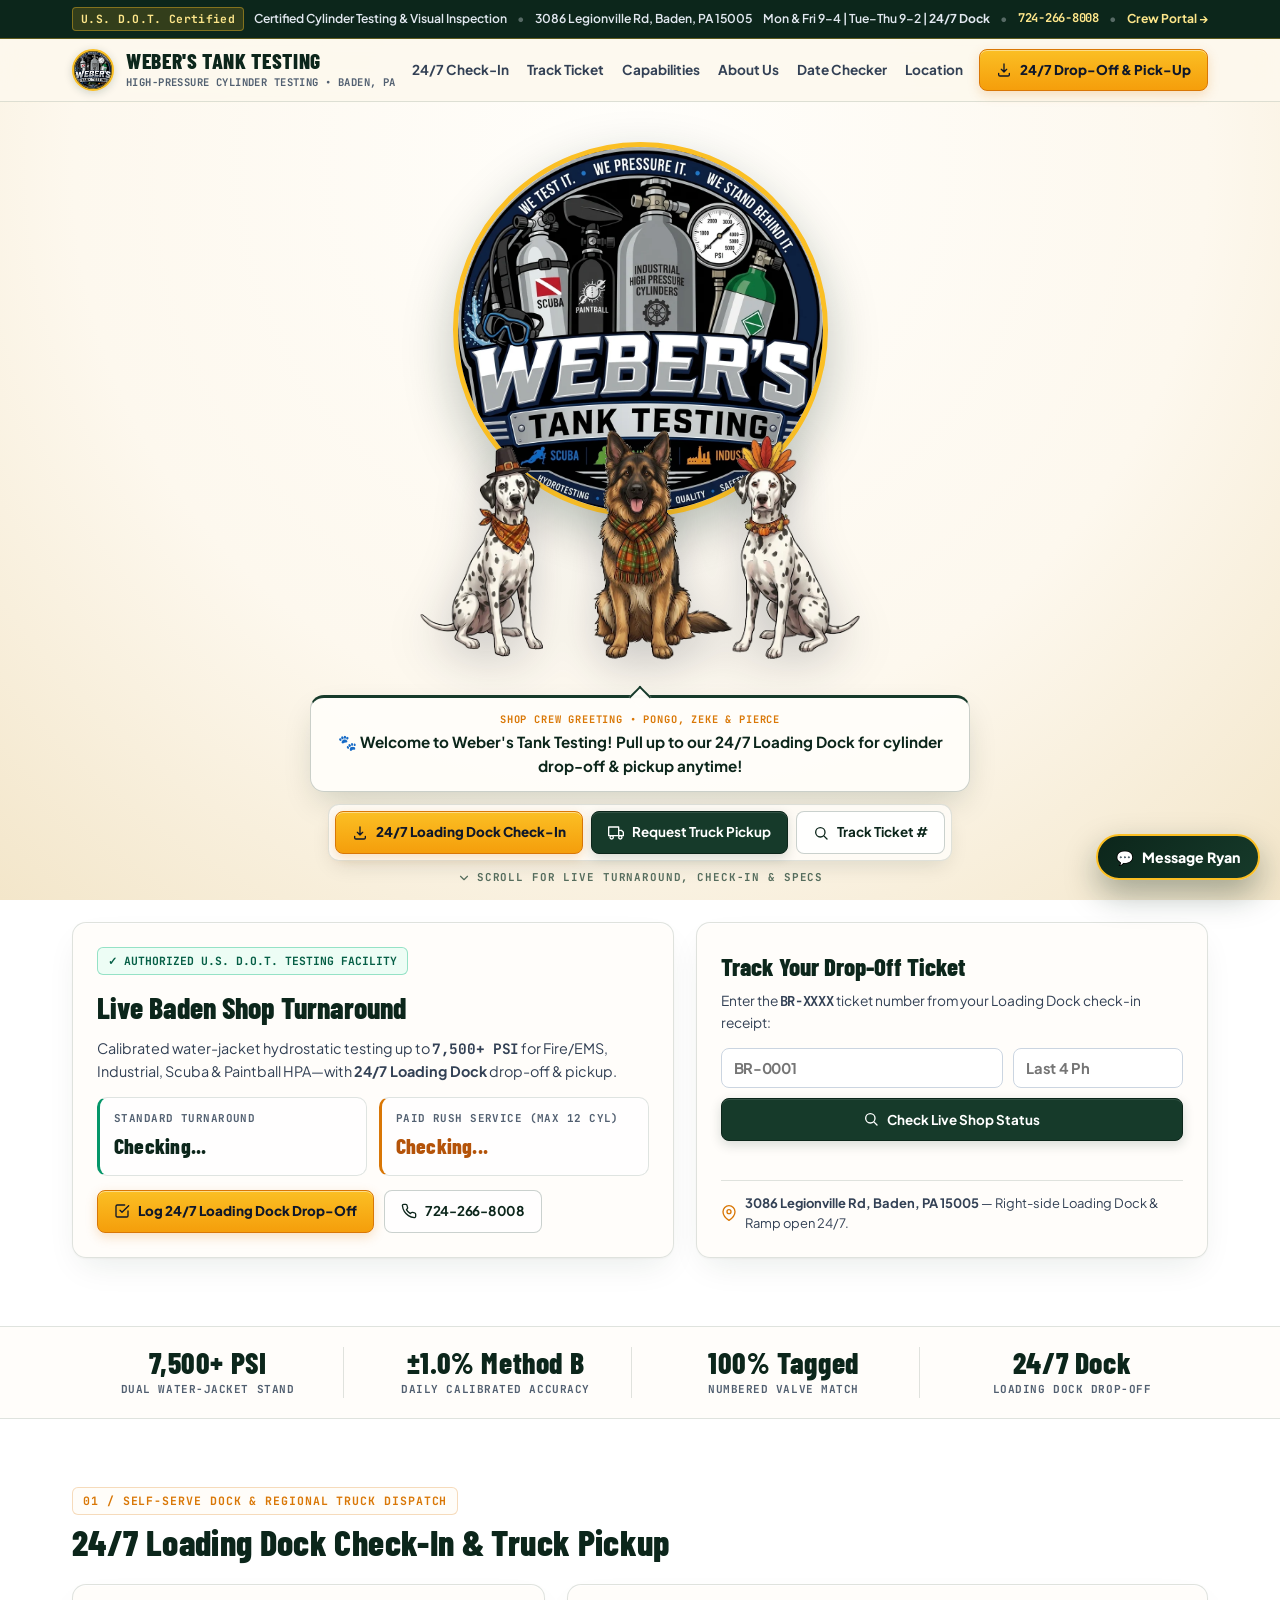
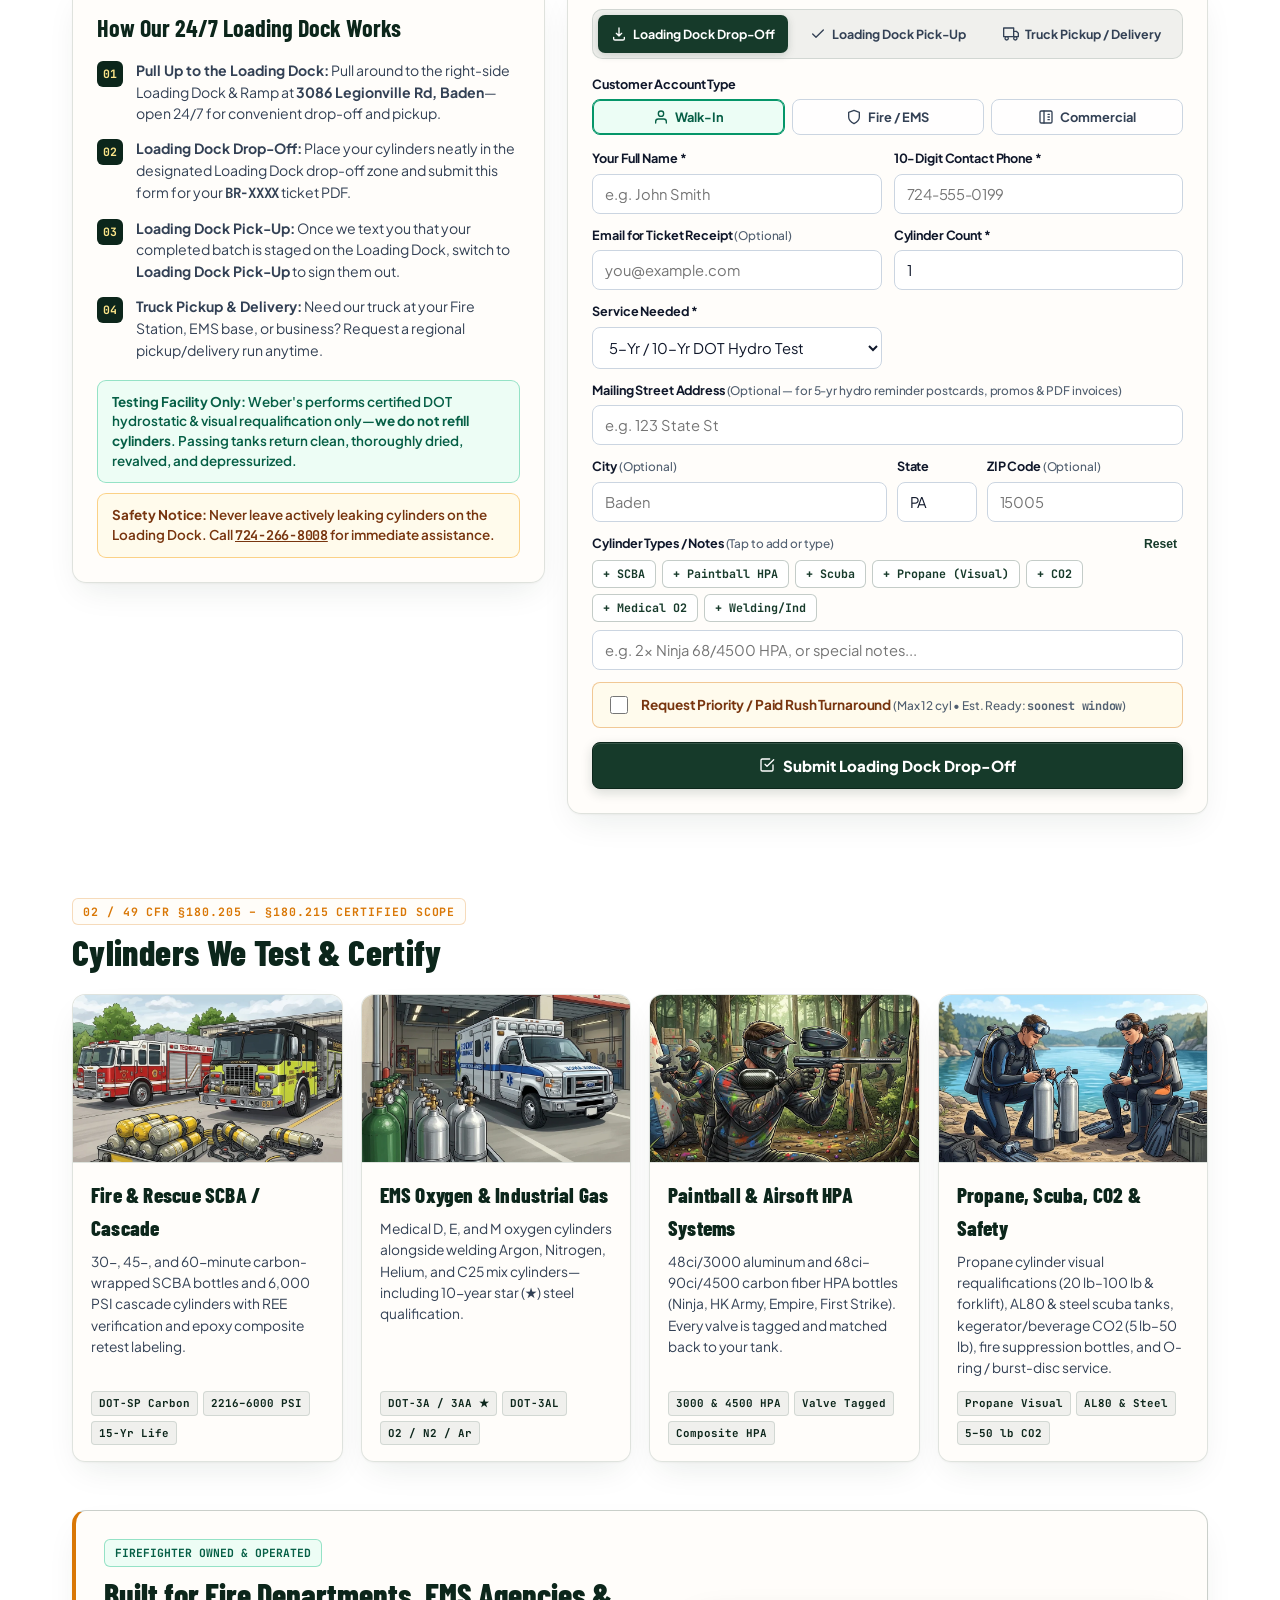
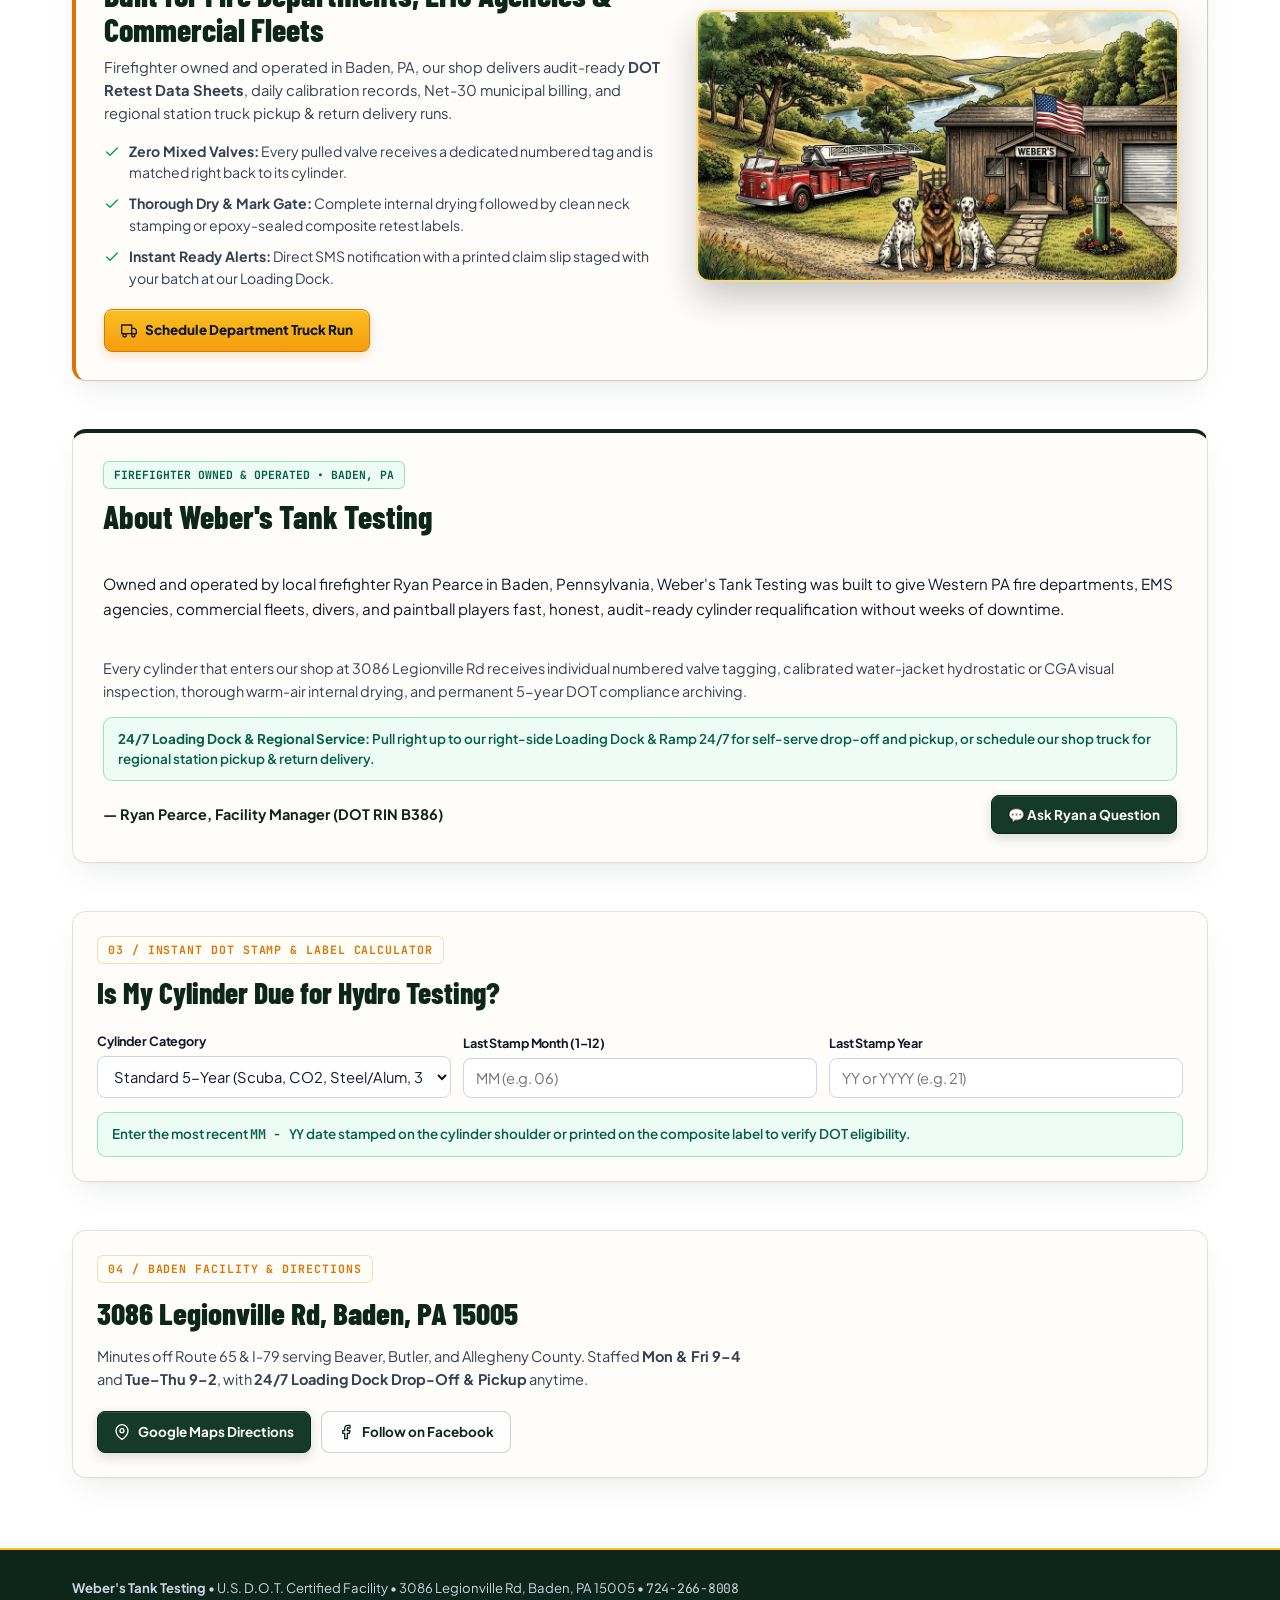
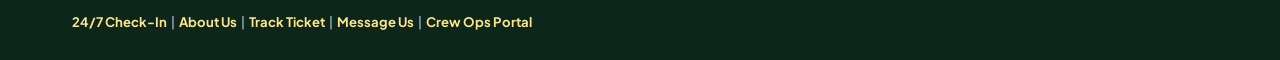
==== commit 35c44018: "v16.1: Live 3-page DOT logbook, exact B386/V143159 E stickers, 7500# cal target, 2027 calendar, shop" ====
--- a/static/landing.html
+++ b/static/landing.html
@@ -33,7 +33,7 @@
   }
   </script>
   <title>Weber's Tank Testing | Certified Cylinder Testing — Baden, PA</title>
-  <link rel="stylesheet" href="/static/css/landing.css?v=14.0" />
+  <link rel="stylesheet" href="/static/css/landing.css?v=16.0" />
 </head>
 <body>
   <!-- CONSOLIDATED DOT COMPLIANCE + HOLIDAY BAR -->
@@ -72,7 +72,7 @@
         <a href="#dropoff">24/7 Check-In</a>
         <a href="#tracker">Track Ticket</a>
         <a href="#capabilities">Capabilities</a>
-        <a href="#departments">Fire &amp; Fleet</a>
+        <a href="#about">About Us</a>
         <a href="#checker">Date Checker</a>
         <a href="#facility">Location</a>
       </nav>
@@ -123,6 +123,7 @@
 
     <!-- LIVE TURNAROUND & TICKET TRACKER -->
     <section class="sec" id="tracker" style="padding-top:14px;">
+      <div class="wrap" id="pubOwnerAnnouncementWrap" style="margin-bottom:14px;" hidden></div>
       <div class="wrap" id="pubClosureBannerWrap" style="margin-bottom:16px;" hidden></div>
       <div class="wrap top-action-grid">
         <div class="glass-card" style="display:flex;flex-direction:column;justify-content:space-between;gap:14px;">
@@ -488,6 +489,33 @@
       </div>
     </section>
 
+    <!-- RYAN'S EDITABLE ABOUT US & SHOP STORY SECTION -->
+    <section class="sec" id="about" style="padding-top:6px;">
+      <div class="wrap">
+        <div class="glass-card pub-about-card">
+          <div>
+            <span class="badge-rin" id="pubAboutEyebrow" style="margin-bottom:10px;">Firefighter Owned &amp; Operated • Baden, PA</span>
+            <h2 id="pubAboutHeading" style="margin:0 0 12px;font-family:var(--font-display);font-size:2rem;font-weight:800;color:var(--forest);line-height:1.1;">About Weber's Tank Testing</h2>
+            <p id="pubAboutStory" style="margin:0 0 12px;color:var(--ink);font-size:0.95rem;line-height:1.65;white-space:pre-line;">
+              Owned and operated by local firefighter Ryan Pearce in Baden, Pennsylvania, Weber's Tank Testing was built to give Western PA fire departments, EMS agencies, commercial fleets, divers, and paintball players fast, honest, audit-ready cylinder requalification without weeks of downtime.
+            </p>
+            <p id="pubBusinessDetails" style="margin:0 0 14px;color:var(--ink-soft);font-size:0.9rem;line-height:1.62;white-space:pre-line;">
+              Every cylinder that enters our shop at 3086 Legionville Rd receives individual numbered valve tagging, calibrated water-jacket hydrostatic or CGA visual inspection, thorough warm-air internal drying, and permanent 5-year DOT compliance archiving.
+            </p>
+            <div id="pubDropoffNoteWrap" class="alert-box alert-ok" style="margin:0 0 14px;">
+              <strong>24/7 Loading Dock &amp; Regional Service:</strong> <span id="pubDropoffNote">Pull right up to our right-side Loading Dock &amp; Ramp 24/7 for self-serve drop-off and pickup, or schedule our shop truck for regional station pickup &amp; return delivery.</span>
+            </div>
+            <div style="display:flex;justify-content:space-between;align-items:center;flex-wrap:wrap;gap:12px;">
+              <strong id="pubOwnerSignoff" style="color:var(--forest);font-size:0.9rem;">— Ryan Pearce, Facility Manager (DOT RIN B386)</strong>
+              <button type="button" class="btn btn-forest" onclick="togglePublicInquiryWidget(true)">
+                <span>💬 Ask Ryan a Question</span>
+              </button>
+            </div>
+          </div>
+        </div>
+      </div>
+    </section>
+
     <!-- DOT HYDRO DATE CALCULATOR -->
     <section class="sec" id="checker" style="padding-top:6px;">
       <div class="wrap">
@@ -544,11 +572,62 @@
     <footer>
       <div class="wrap" style="display:flex;justify-content:space-between;align-items:center;flex-wrap:wrap;gap:12px;">
         <div><strong>Weber's Tank Testing</strong> • U.S. D.O.T. Certified Facility • 3086 Legionville Rd, Baden, PA 15005 • <span class="mono">724-266-8008</span></div>
-        <div><a href="#dropoff">24/7 Check-In</a> &nbsp;|&nbsp; <a href="#tracker">Track Ticket</a> &nbsp;|&nbsp; <a href="https://www.facebook.com/share/1K52tfW568/" target="_blank" rel="noopener">Facebook</a> &nbsp;|&nbsp; <a href="https://ops.weberstanktesting.com/ops">Crew Ops Portal</a></div>
+        <div><a href="#dropoff">24/7 Check-In</a> &nbsp;|&nbsp; <a href="#about">About Us</a> &nbsp;|&nbsp; <a href="#tracker">Track Ticket</a> &nbsp;|&nbsp; <a href="javascript:void(0)" onclick="togglePublicInquiryWidget(true)">Message Us</a> &nbsp;|&nbsp; <a href="https://ops.weberstanktesting.com/ops">Crew Ops Portal</a></div>
       </div>
     </footer>
   </div>
 
-  <script src="/static/js/landing-app.js?v=14.0"></script>
+  <!-- FLOATING CUSTOMER QUESTION / CHAT WIDGET (SENDS DIRECTLY TO RYAN'S IN-APP MESSAGES INBOX) -->
+  <button type="button" class="pub-chat-fab" id="pubChatFab" onclick="togglePublicInquiryWidget()">
+    <span>💬</span>
+    <span>Message Ryan</span>
+  </button>
+
+  <div class="pub-chat-panel" id="pubChatPanel" hidden>
+    <div class="pub-chat-hdr">
+      <div>
+        <strong>Message Weber's Tank Testing</strong>
+        <small>Direct to Ryan Pearce • Baden Shop Inbox</small>
+      </div>
+      <button type="button" class="pub-chat-close" onclick="togglePublicInquiryWidget(false)">✖</button>
+    </div>
+    <div class="pub-chat-body" id="pubChatFormWrap">
+      <input type="text" id="inqHpField" style="display:none;" tabindex="-1" autocomplete="off" />
+      <div style="display:grid;grid-template-columns:1fr 1fr;gap:8px;">
+        <div style="grid-column:1/-1;">
+          <label>Your Name or Fire Dept *</label>
+          <input id="inqName" placeholder="e.g. John Smith or Baden VFD" />
+        </div>
+        <div>
+          <label>Phone # *</label>
+          <input id="inqPhone" type="tel" class="mono" placeholder="724-555-0199" oninput="formatPubPhone(this)" />
+        </div>
+        <div>
+          <label>Email <span class="opt">(Optional)</span></label>
+          <input id="inqEmail" type="email" placeholder="you@email.com" />
+        </div>
+        <div style="grid-column:1/-1;">
+          <label>Topic</label>
+          <select id="inqTopic">
+            <option value="Cylinder Testing Question">Cylinder Testing / Spec Question</option>
+            <option value="Turnaround & Pricing">Turnaround &amp; Pricing Quote</option>
+            <option value="Fire / EMS / Fleet Run">Fire Dept / EMS / Fleet Pickup</option>
+            <option value="Ticket / Pickup Question">Existing Ticket or Dock Pickup</option>
+            <option value="General Question">General Question</option>
+          </select>
+        </div>
+        <div style="grid-column:1/-1;">
+          <label>How Can Ryan Help? *</label>
+          <textarea id="inqMsg" rows="3" placeholder="Ask about cylinder dates, batch pricing, truck pickup, or drop-off..."></textarea>
+        </div>
+      </div>
+      <button type="button" class="btn btn-gold" id="btnSendPubInquiry" style="width:100%;justify-content:center;margin-top:10px;padding:11px;" onclick="submitPublicInquiry()">
+        <span>Send Message to Shop →</span>
+      </button>
+      <div id="inqFeedback" style="margin-top:8px;" hidden></div>
+    </div>
+  </div>
+
+  <script src="/static/js/landing-app.js?v=16.0"></script>
 </body>
 </html>
--- a/static/css/landing.css
+++ b/static/css/landing.css
@@ -563,3 +563,81 @@
     .fleet-showcase-single img {
       display: block; width: 100%; height: auto; max-height: 360px; object-fit: cover;
     }
+
+    /* =====================================================================
+       v16.0 OWNER ABOUT US CARD + FLOATING CUSTOMER SHOP CHAT WIDGET
+       ===================================================================== */
+    .pub-about-card {
+      border-top: 4px solid var(--forest);
+      padding: 28px 30px;
+    }
+    .pub-chat-fab {
+      position: fixed;
+      right: 20px;
+      bottom: 20px;
+      z-index: 90;
+      display: inline-flex;
+      align-items: center;
+      gap: 8px;
+      padding: 12px 18px;
+      border-radius: 999px;
+      border: 2px solid var(--gold-bright);
+      background: linear-gradient(135deg, #0c261b 0%, #163a2a 100%);
+      color: #ffffff;
+      font-family: var(--font-sans);
+      font-size: 0.88rem;
+      font-weight: 800;
+      cursor: pointer;
+      box-shadow: 0 14px 32px rgba(12, 38, 27, 0.35);
+      transition: transform 0.15s ease, box-shadow 0.15s ease;
+    }
+    .pub-chat-fab:hover {
+      transform: translateY(-2px);
+      box-shadow: 0 18px 36px rgba(12, 38, 27, 0.44);
+    }
+    .pub-chat-panel {
+      position: fixed;
+      right: 20px;
+      bottom: 78px;
+      width: min(390px, calc(100vw - 28px));
+      max-height: calc(100dvh - 110px);
+      overflow-y: auto;
+      z-index: 92;
+      background: #ffffff;
+      border: 1.5px solid rgba(12, 38, 27, 0.22);
+      border-radius: 18px;
+      box-shadow: 0 24px 54px rgba(12, 38, 27, 0.28);
+    }
+    .pub-chat-hdr {
+      display: flex;
+      justify-content: space-between;
+      align-items: center;
+      padding: 13px 16px;
+      background: linear-gradient(135deg, #0c261b 0%, #163a2a 100%);
+      color: #ffffff;
+      border-bottom: 2px solid var(--gold);
+    }
+    .pub-chat-hdr strong { display: block; font-size: 0.96rem; }
+    .pub-chat-hdr small { display: block; font-size: 0.73rem; color: #fde68a; font-weight: 600; }
+    .pub-chat-close {
+      background: rgba(255, 255, 255, 0.14);
+      color: #ffffff;
+      border: none;
+      width: 30px;
+      height: 30px;
+      border-radius: 999px;
+      font-weight: 800;
+      cursor: pointer;
+    }
+    .pub-chat-body { padding: 15px 16px 16px; }
+    .pub-chat-body textarea {
+      width: 100%;
+      border-radius: 10px;
+      border: 1.5px solid var(--border);
+      padding: 9px 11px;
+      font-family: var(--font-sans);
+      font-size: 0.88rem;
+      background: #f8fafc;
+      color: var(--ink);
+      resize: vertical;
+    }
